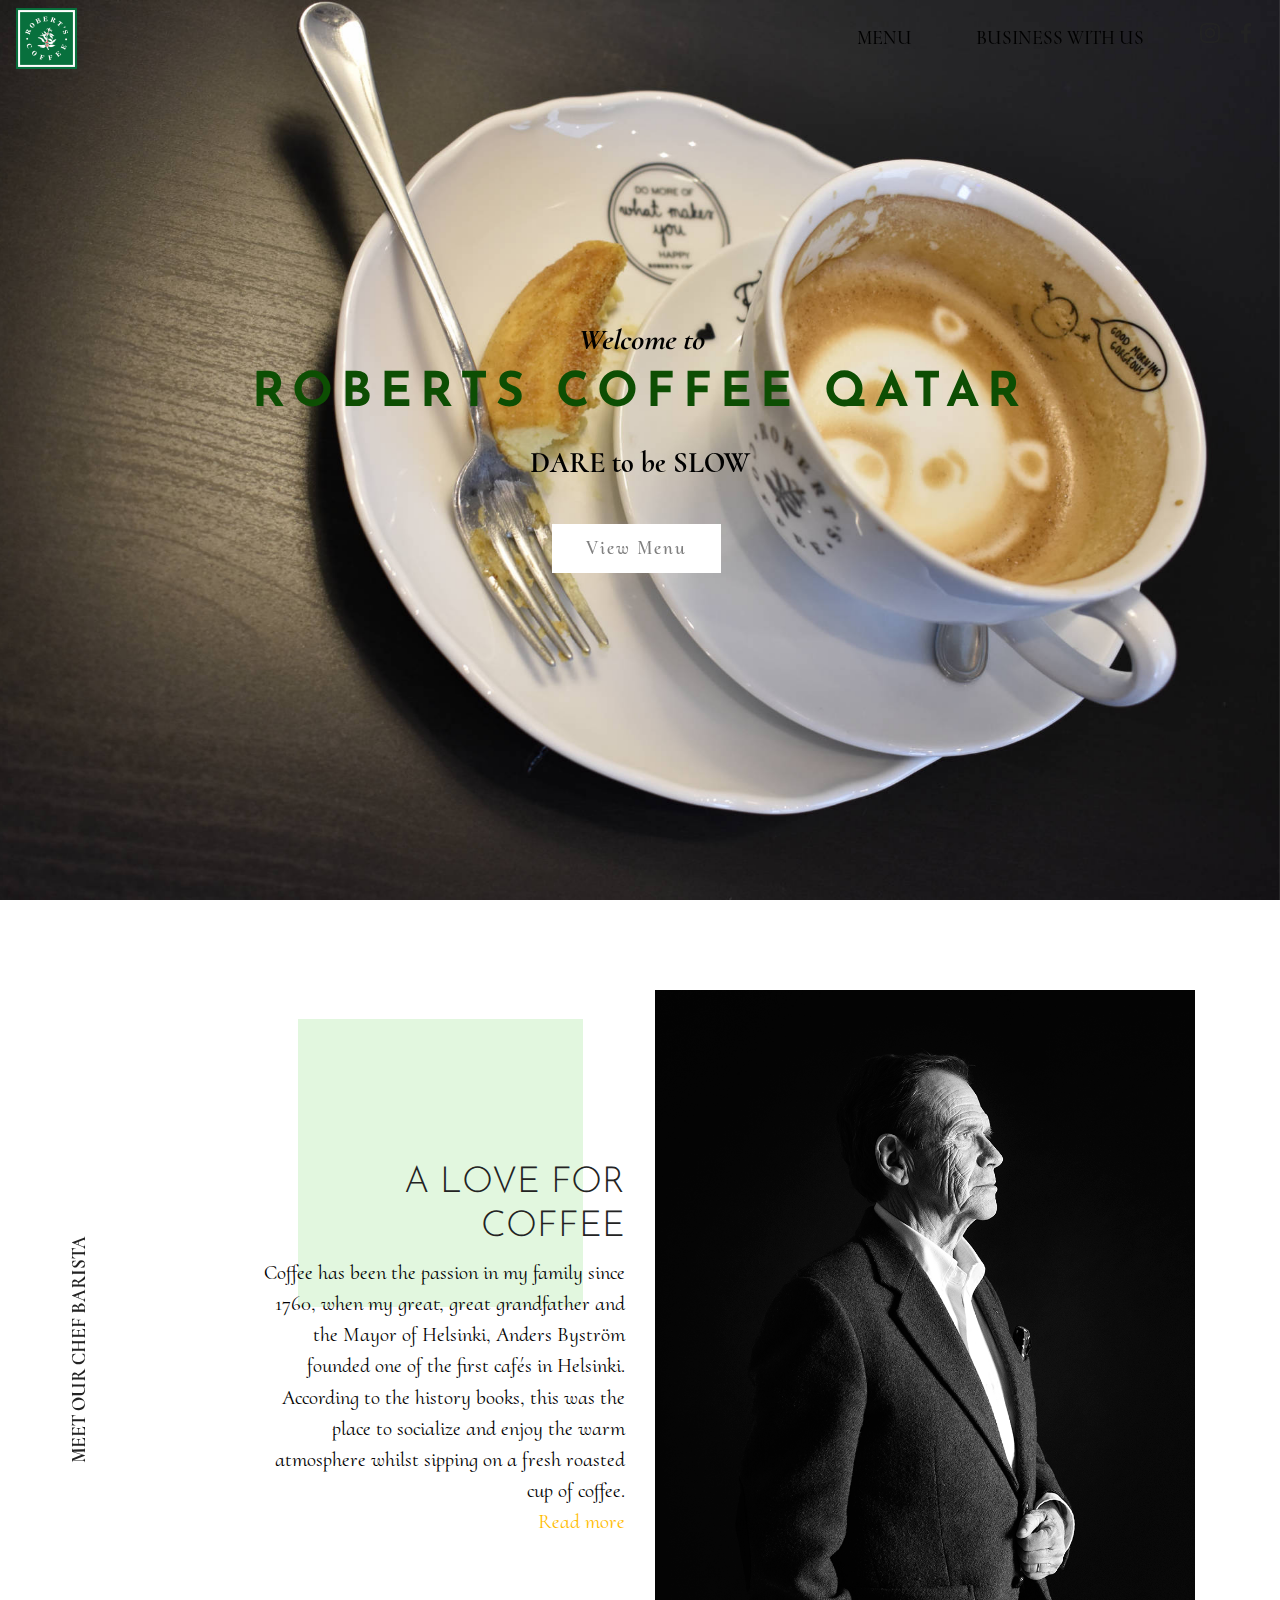
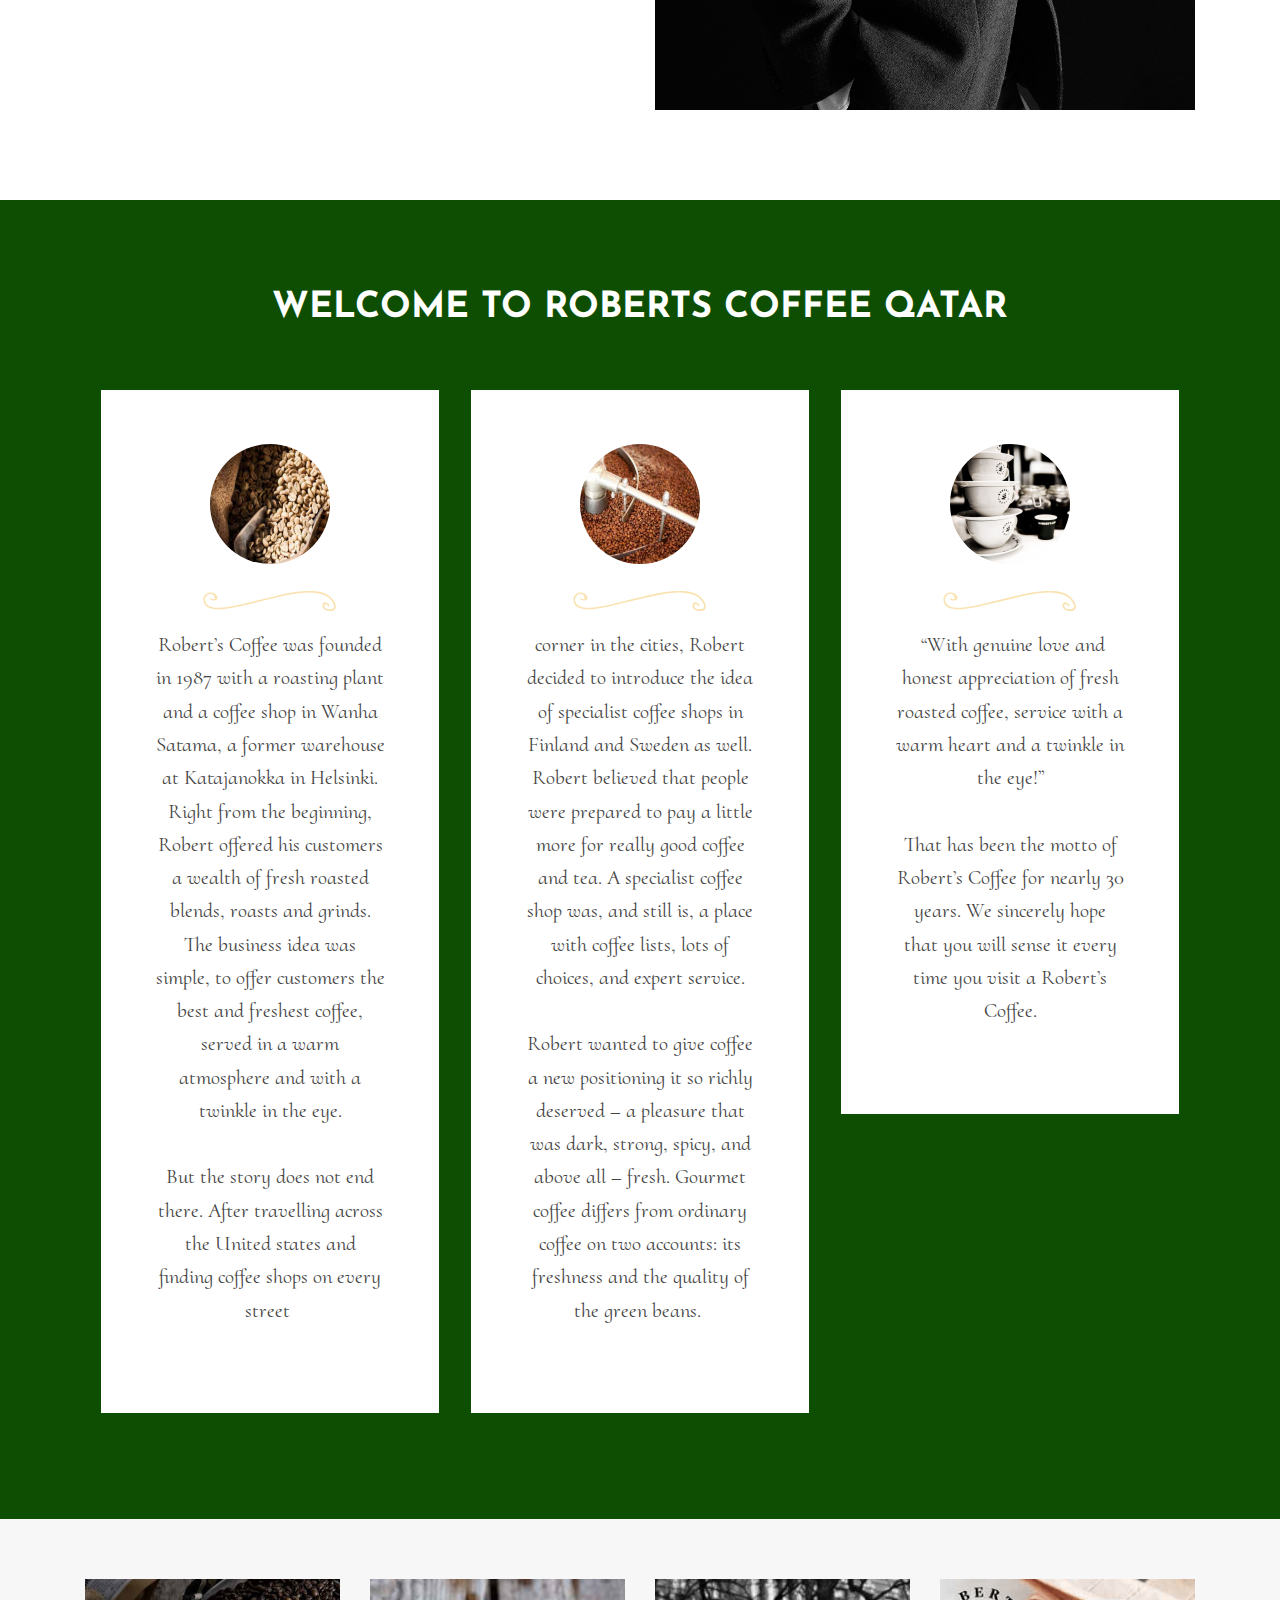
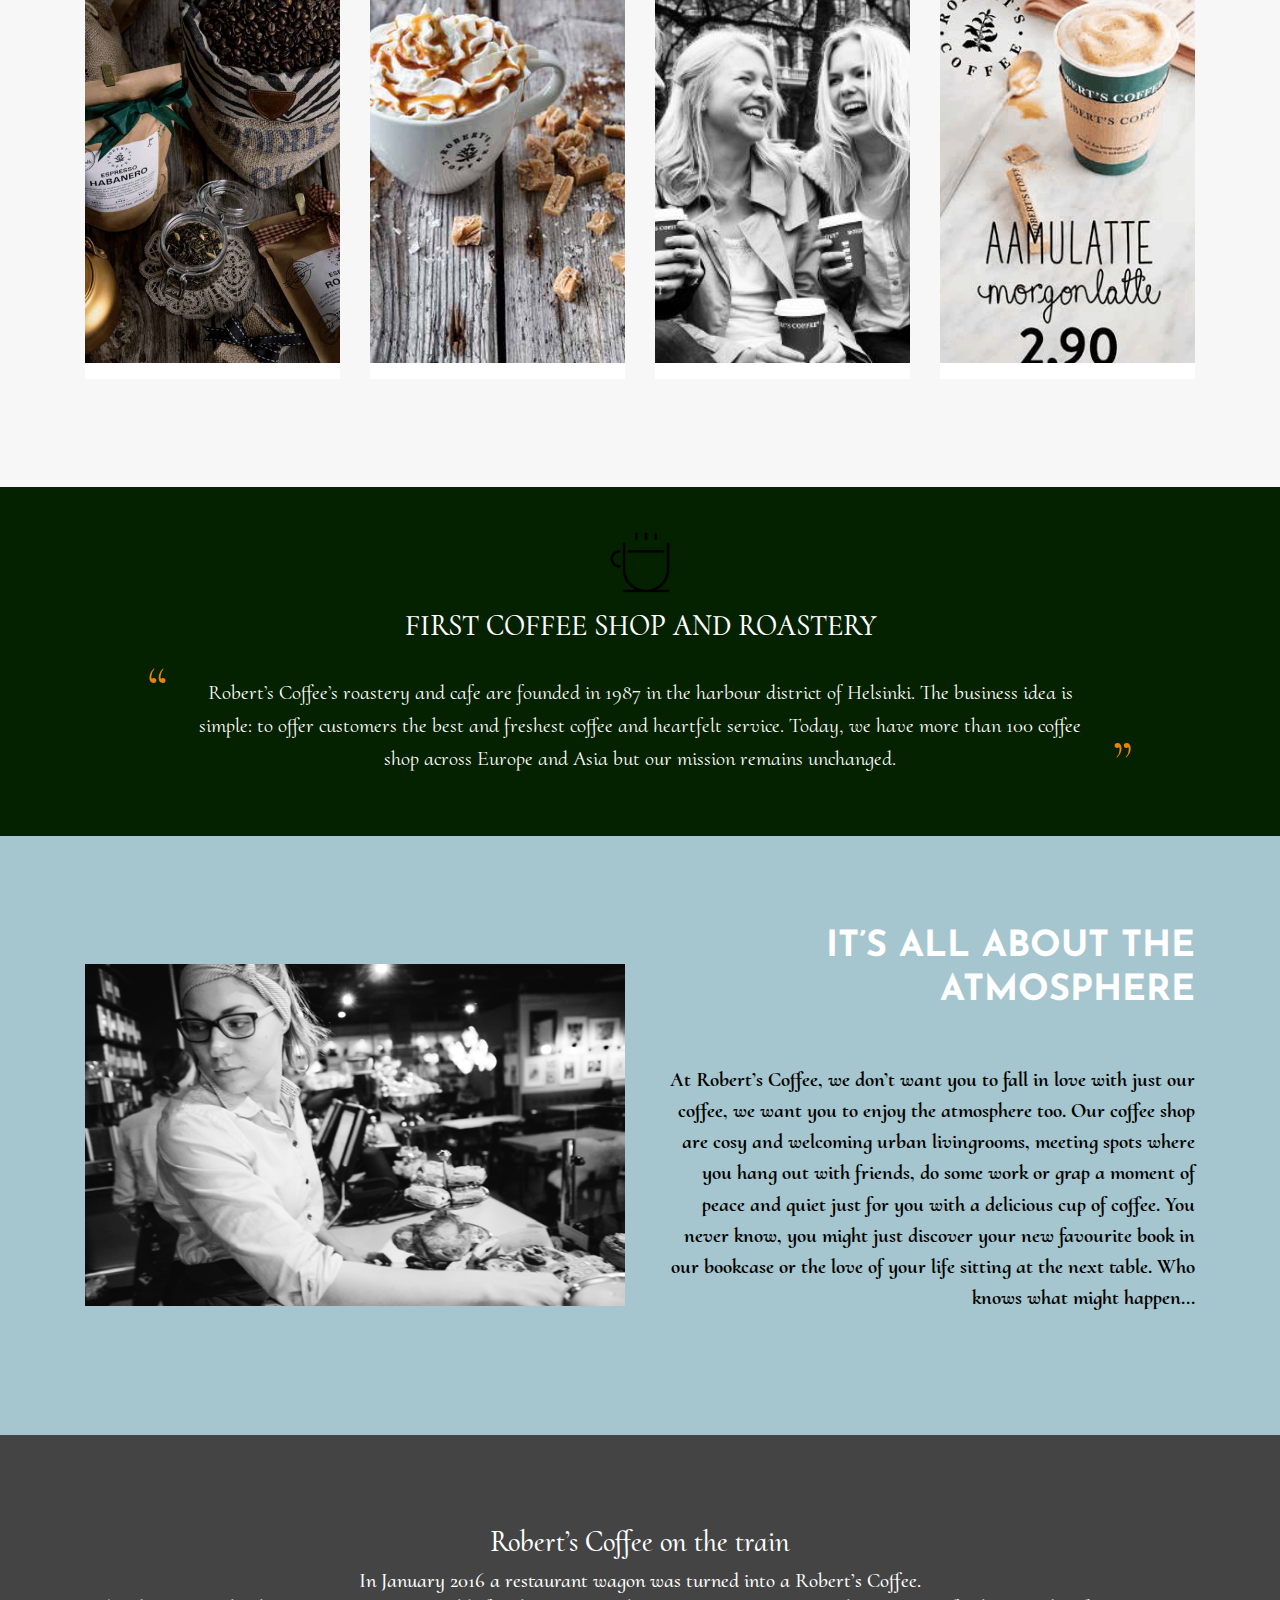
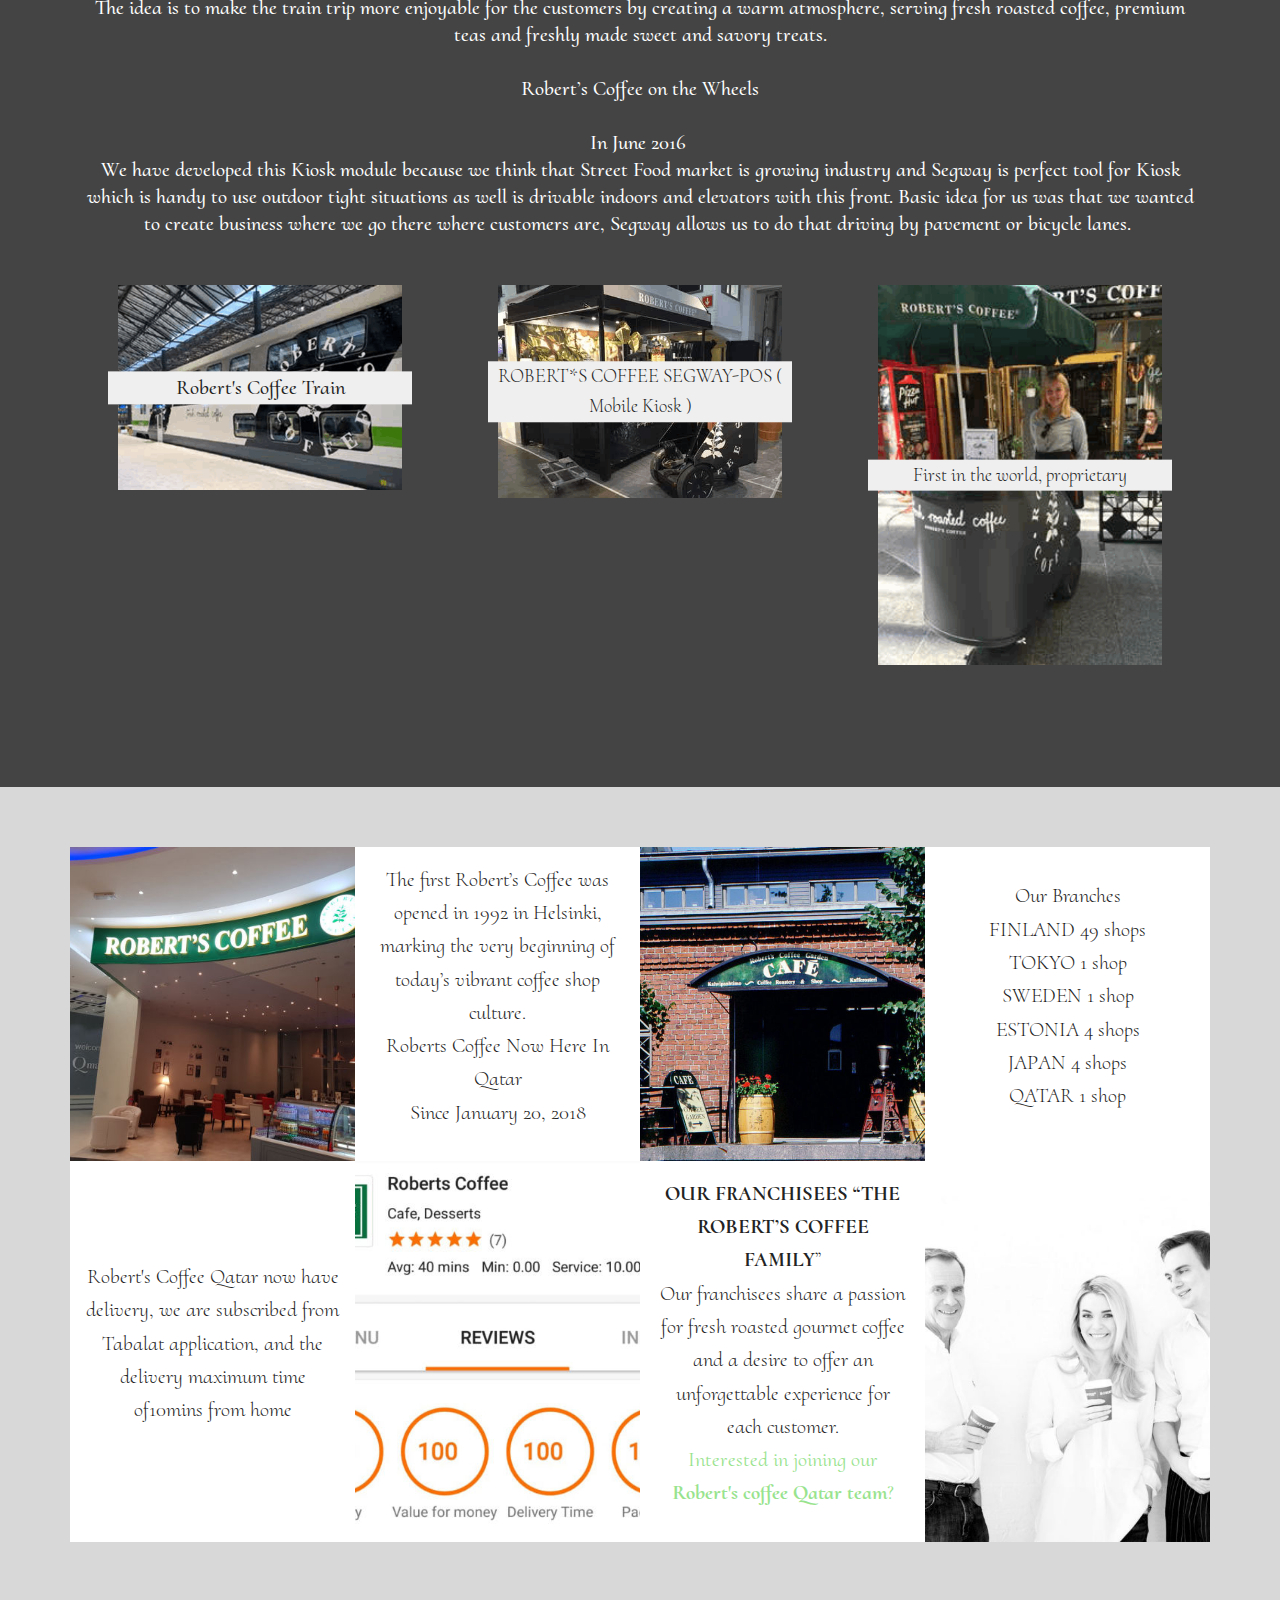
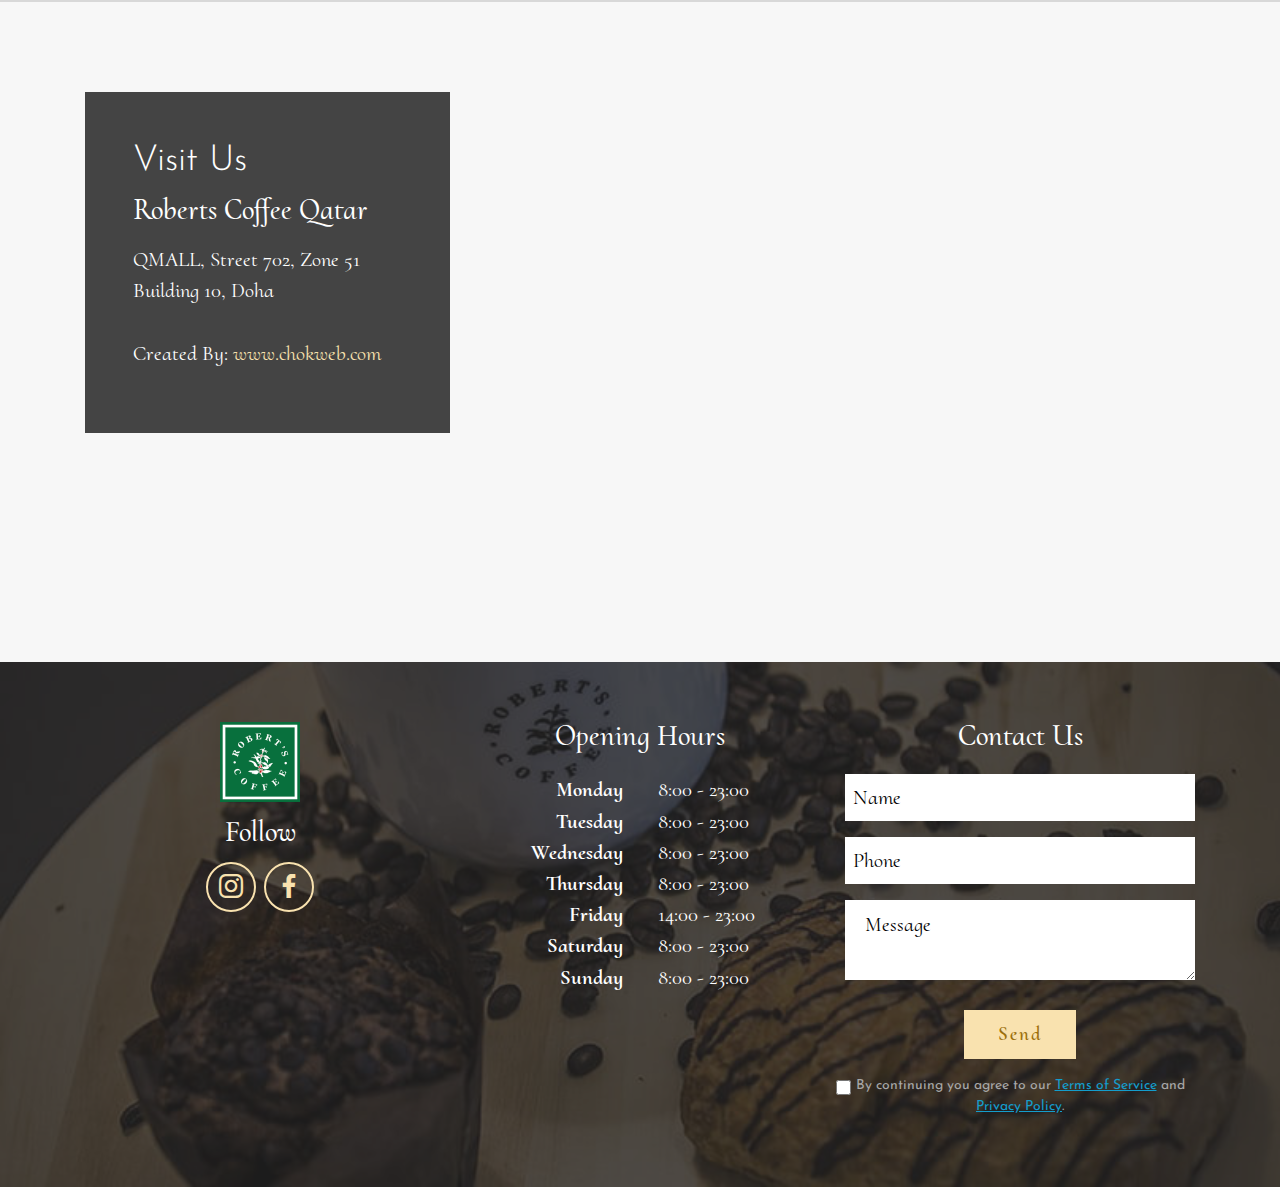
==== business.html @ 0b856ea5 "create github pages" ====
<!DOCTYPE html>
<html  >
<head>
  
  <meta charset="UTF-8">
  <meta http-equiv="X-UA-Compatible" content="IE=edge">
  
  <meta name="viewport" content="width=device-width, initial-scale=1, minimum-scale=1">
  <link rel="shortcut icon" href="assets/images/roberts-coffee-logo-128x128.png" type="image/x-icon">
  <meta name="description" content="Freshly roasted, gourmet coffee at Roberts Coffee Qatar.">
  
  <title>Business with us</title>
  <link rel="stylesheet" href="assets/web/assets/mobirise-icons/mobirise-icons.css">
  <link rel="stylesheet" href="assets/tether/tether.min.css">
  <link rel="stylesheet" href="assets/soundcloud-plugin/style.css">
  <link rel="stylesheet" href="assets/bootstrap/css/bootstrap.min.css">
  <link rel="stylesheet" href="assets/bootstrap/css/bootstrap-grid.min.css">
  <link rel="stylesheet" href="assets/bootstrap/css/bootstrap-reboot.min.css">
  <link rel="stylesheet" href="assets/gdpr-plugin/gdpr-styles.css">
  <link rel="stylesheet" href="assets/dropdown/css/style.css">
  <link rel="stylesheet" href="assets/socicon/css/styles.css">
  <link rel="stylesheet" href="assets/theme/css/style.css">
  <link rel="stylesheet" href="assets/formoid/recaptcha.css">
  <link rel="stylesheet" href="assets/mobirise/css/mbr-additional.css" type="text/css">
  
  
  
<meta name="keywords" content="chokweb, cheap webdesigner chok, web designer qatar, cheap website in qatar, qatar webdesigner, qatar digital marketing, SEO, chokbarista, roberts coffee qatar, roberts coffee menu, coffee shop near me, best coffee in town, best spanish latte, spanish latte, coffee shop business">
 <meta name="author" content="chok rivera">
<meta name="theme-color" content="#F9E2AF">
<link rel="manifest" href="manifest.json">
<script src="sw-connect.js"></script></head>
<body>
  <section class="menu cid-rBH51QtMos" once="menu" id="menu1-v">

    
    

    <nav class="navbar navbar-dropdown navbar-fixed-top navbar-expand-lg">
        <div class="navbar-brand">
            <span class="navbar-logo">
                <a href="#">
                    <img src="assets/images/roberts-coffee-logo-122x122.png" alt="" title="" style="height: 3.8rem;">
                </a>
            </span>
            
        </div>
        <button class="navbar-toggler" type="button" data-toggle="collapse" data-target="#navbarSupportedContent" aria-controls="navbarNavAltMarkup" aria-expanded="false" aria-label="Toggle navigation">
            <div class="hamburger">
                <span></span>
                <span></span>
                <span></span>
                <span></span>
            </div>
        </button>
      <div class="collapse navbar-collapse" id="navbarSupportedContent">
            <ul class="navbar-nav nav-dropdown nav-right" data-app-modern-menu="true"><li class="nav-item">
                    <a class="nav-link link text-black display-4" href="index.html">MENU</a>
                </li>
                <li class="nav-item">
                    <a class="nav-link link text-black display-4" href="business.html">BUSINESS WITH US</a>
                </li></ul>
            <div class="icons-menu">
              <a href="https://www.instagram.com/robertscoffeeqatar/" target="_blank">
                <span class="p-2 mbr-iconfont socicon-instagram socicon"></span>
              </a>
              <a href="https://www.facebook.com/robertscoffeeqatar/" target="_blank">
                <span class="p-2 mbr-iconfont socicon-facebook socicon"></span>
              </a>
              
              
              
              
            </div>
            
      </div>
    </nav>
</section>

<section class="header2 cid-rBASJoTHOQ mbr-fullscreen mbr-parallax-background" id="header2-h">

    

    

    <div class="container">
        <div class="row justify-content-center">
            <div class="media-container-column mbr-black col-md-10">
                <h2 class="mbr-section-subtitle align-center mbr-fonts-style display-5">
                    <em><strong>Welcome to</strong></em>    
                </h2>
                <h1 class="mbr-section-title align-center pb-2 mbr-fonts-style mbr-bold display-1">
                    ROBERTS COFFEE QATAR</h1>
                
                <p class="mbr-text align-center pb-3 mbr-fonts-style display-5"><strong>
                    DARE to be SLOW</strong></p>
                <div class="mbr-section-btn align-center"><a class="btn btn-md btn-white display-4" href="robertscoffeeqatar.html">View Menu</a></div>
            </div>
        </div>
    </div>
    
</section>

<section class="features1 cid-rBAK1JBHYC" id="features1-g">

    

    

    <div class="container">
        <div class="row justify-content-center align-items-center">
            <div class="box"></div>
            <div class="col-sm-12 text-block col-md-6">
                <div class="text-box mbr-fonts-style align-center mbr-bold display-4">
                     MEET OUR CHEF BARISTA</div>
                <h3 class="mbr-section-title mbr-fonts-style align-right display-2">A LOVE FOR COFFEE</h3>
                <div class="mbr-section-text mbr-fonts-style align-right display-7">Coffee has been the passion in my family since 1760, when my great, great grandfather and the Mayor of Helsinki, Anders Byström  founded one of the first cafés in Helsinki.  According to the history books, this was the place to socialize and enjoy the warm atmosphere whilst sipping on a fresh roasted cup of coffee.<br>
                    <a href="https://robertscoffee.com/en/story/" class="text-secondary" target="_blank">Read more</a>
                </div>
            </div>
            <div class="col-sm-12 col-md-6 img-block align-center">
                <div class="mbr-figure">
                    <img src="assets/images/roberts1-1000x1333.png" alt="" title="">
                </div>
            </div>
        </div>
    </div>
</section>

<section class="testimonials2 cid-rBBfndmIzY" id="testimonials2-j">

    

    
    <div class="container">
        <div class="media-container-row">
            <div class="title col-12 align-center">
                <h2 class="pb-3 mbr-fonts-style display-2"><strong>
                    WELCOME TO ROBERTS COFFEE QATAR</strong></h2>
                
            </div>
        </div>
    </div>

    <div class="container pt-3 mt-2">
        <div class="media-container-row">
            <div class="mbr-testimonial p-3 align-center col-12 col-md-6 col-lg-4">
                <div class="panel-item p-3">
                    <div class="card-block">
                        <div class="testimonial-photo">
                            <img src="assets/images/roberts-coffee-company-profile-3-240x198.jpg" alt="" title="">
                        </div>
                        <div class="py-3 ornament align-center">
                            <svg xmlns="http://www.w3.org/2000/svg" viewBox="0 0 133 20" height="20" width="150" fill="#f9e2af">
                                <g><path d="M127.18,6.19C121-.05,109.94-.24,101.84.1,90.84.56,80,3.3,69.32,5.77c-8,1.86-16,3.63-24,5.72-9.21,2.41-18.6,4.72-28.14,5.19-4.1.2-8.48,0-12.16-2a6.6,6.6,0,0,1-2.7-9A5.46,5.46,0,0,1,7.07,2.77c4-.22,6.73,8.39-.08,4.58a.49.49,0,0,0-.49.84c4.88,3,10.8,0,5.4-4.91C7.6-.63.4,2.06,0,8-1,24,28.25,17,36.29,15.24,53.74,11.37,70.9,6.44,88.53,3.33c11.1-2,24.75-3.54,35.06,2.19a16,16,0,0,1,6.86,8.85c1.29,4.31-4.35,4.2-7,3.52-4.84-1.26-2.42-8,1.22-3,.61.83,2,0,1.4-.82-2.15-2.93-6.71-4.9-7.12.35s8.36,7.24,11.72,4.47C135,15.32,129.91,9,127.18,6.19Z"></path></g>
                            </svg>
                        </div>
                        <p class="mbr-text mbr-fonts-style display-7">Robert’s Coffee was founded in 1987 with a roasting plant and a coffee shop in Wanha Satama, a former warehouse at Katajanokka in Helsinki. Right from the beginning, Robert offered his customers a wealth of fresh roasted blends, roasts and grinds. The business idea was simple, to offer customers the best and freshest coffee, served in a warm atmosphere and with a twinkle in the eye.
<br> 
<br>But the story does not end there.  After travelling across the United states and finding coffee shops on every street&nbsp;</p>
                    </div>
                    <div class="card-footer">
                        <div class="mbr-author-name mbr-bold mbr-fonts-style display-7"></div>
                        
                    </div>
                </div>
            </div>

            <div class="mbr-testimonial p-3 align-center col-12 col-md-6 col-lg-4">
                <div class="panel-item p-3">
                    <div class="card-block">
                        <div class="testimonial-photo">
                            <img src="assets/images/roberts-coffee-company-profile-1-240x194.jpg" alt="" title="">
                        </div>
                        <div class="py-3 ornament align-center">
                            <svg xmlns="http://www.w3.org/2000/svg" viewBox="0 0 133 20" height="20" width="150" fill="#f9e2af">
                                <g><path d="M127.18,6.19C121-.05,109.94-.24,101.84.1,90.84.56,80,3.3,69.32,5.77c-8,1.86-16,3.63-24,5.72-9.21,2.41-18.6,4.72-28.14,5.19-4.1.2-8.48,0-12.16-2a6.6,6.6,0,0,1-2.7-9A5.46,5.46,0,0,1,7.07,2.77c4-.22,6.73,8.39-.08,4.58a.49.49,0,0,0-.49.84c4.88,3,10.8,0,5.4-4.91C7.6-.63.4,2.06,0,8-1,24,28.25,17,36.29,15.24,53.74,11.37,70.9,6.44,88.53,3.33c11.1-2,24.75-3.54,35.06,2.19a16,16,0,0,1,6.86,8.85c1.29,4.31-4.35,4.2-7,3.52-4.84-1.26-2.42-8,1.22-3,.61.83,2,0,1.4-.82-2.15-2.93-6.71-4.9-7.12.35s8.36,7.24,11.72,4.47C135,15.32,129.91,9,127.18,6.19Z"></path></g>
                            </svg>
                        </div>
                        <p class="mbr-text mbr-fonts-style display-7">corner in the cities, Robert decided to introduce the idea of specialist coffee shops in Finland and Sweden as well. Robert believed that people were prepared to pay a little more for really good coffee and tea. A specialist coffee shop was, and still is, a place with coffee lists, lots of choices, and expert service.
<br> 
<br>Robert wanted to give coffee a new positioning it so richly deserved – a pleasure that was dark, strong, spicy, and above all – fresh. Gourmet coffee differs from ordinary coffee on two accounts: its freshness and the quality of the green beans.&nbsp;<br></p>
                    </div>
                    <div class="card-footer">
                        <div class="mbr-author-name mbr-bold mbr-fonts-style display-7"></div>
                        
                    </div>
                </div>
            </div>

            <div class="mbr-testimonial p-3 align-center col-12 col-md-6 col-lg-4">
                <div class="panel-item p-3">
                    <div class="card-block">
                        <div class="testimonial-photo">
                            <img src="assets/images/35532897-416873688813102-2442981027212165120-n-240x240.jpg" alt="" title="">
                        </div>
                        <div class="py-3 ornament align-center">
                            <svg xmlns="http://www.w3.org/2000/svg" viewBox="0 0 133 20" height="20" width="150" fill="#f9e2af">
                                <g><path d="M127.18,6.19C121-.05,109.94-.24,101.84.1,90.84.56,80,3.3,69.32,5.77c-8,1.86-16,3.63-24,5.72-9.21,2.41-18.6,4.72-28.14,5.19-4.1.2-8.48,0-12.16-2a6.6,6.6,0,0,1-2.7-9A5.46,5.46,0,0,1,7.07,2.77c4-.22,6.73,8.39-.08,4.58a.49.49,0,0,0-.49.84c4.88,3,10.8,0,5.4-4.91C7.6-.63.4,2.06,0,8-1,24,28.25,17,36.29,15.24,53.74,11.37,70.9,6.44,88.53,3.33c11.1-2,24.75-3.54,35.06,2.19a16,16,0,0,1,6.86,8.85c1.29,4.31-4.35,4.2-7,3.52-4.84-1.26-2.42-8,1.22-3,.61.83,2,0,1.4-.82-2.15-2.93-6.71-4.9-7.12.35s8.36,7.24,11.72,4.47C135,15.32,129.91,9,127.18,6.19Z"></path></g>
                            </svg>
                        </div>
                        <p class="mbr-text mbr-fonts-style display-7">&nbsp;“With genuine love and honest appreciation of fresh roasted coffee, service with a warm heart and a twinkle in the eye!”
<br> 
<br>That has been the motto of Robert’s Coffee for nearly 30 years. We sincerely hope that you will sense it every time you visit a Robert’s Coffee.</p>
                    </div>
                    <div class="card-footer">
                        <div class="mbr-author-name mbr-bold mbr-fonts-style display-7"></div>
                        
                    </div>
                </div>
            </div>

            

            

            
        </div>
    </div>   
</section>

<section class="team1 cid-rBBpjldviT mbr-parallax-background" id="team1-o">

    

    <div class="mbr-overlay" style="opacity: 0.5; background-color: rgb(255, 255, 255);">
    </div>
    <div class="container">
        
        <div class="row justify-content-center">
            <div class="col-sm-6 card-wrap col-lg-3">
                <div class="image-wrap">
                    <img src="assets/images/1-510x681.jpg" alt="" title="">
                </div>
                <div class="card-bottom pb-3">
                    
                    
                    
                    
                </div>
            </div>
            <div class="col-sm-6 card-wrap col-lg-3">
                <div class="image-wrap">
                    <img src="assets/images/2-1-376x433.jpg" alt="" title="">
                </div>
                <div class="card-bottom pb-3">
                    
                    
                    
                    
                </div>
            </div>
            <div class="col-sm-6 card-wrap col-lg-3">
                <div class="image-wrap">
                    <img src="assets/images/3-271x324.png" alt="" title="">
                </div>
                <div class="card-bottom pb-3">
                    
                    
                    
                    
                </div>
            </div>
            <div class="col-sm-6 card-wrap col-lg-3">
                <div class="image-wrap">
                    <img src="assets/images/4-337x433.png" alt="" title="">
                </div>
                <div class="card-bottom pb-3">
                    
                    
                    
                    
                </div>
            </div>
            
            
        </div>
    </div>
</section>

<section class="mbr-section content2 cid-rBBkYmuuZk" id="content2-n">

    

    <div class="container">
        <div class="row justify-content-center">
            <div class="col-md-10 col-sm-12 text-section">
                <div class="logo align-center pb-3">
                    <a href="#">
                        <img src="assets/images/logo.png" alt="" style="height: 3.8rem;">
                    </a>
                </div>
                <h3 class="mbr-section-title mbr-fonts-style align-center pb-4 display-5">
                   FIRST COFFEE SHOP AND ROASTERY
                </h3>
                <p class="mbr-fonts-style mbr-text align-center display-7">
                    
Robert’s Coffee’s roastery and cafe are founded in 1987 in the harbour district of Helsinki. The business idea is simple: to offer customers the best and freshest coffee and heartfelt service.
Today, we have more than 100 coffee shop across Europe and Asia but our mission remains unchanged.
                </p>
            </div>
        </div>
    </div>
</section>

<section class="features6 cid-rBBqGTNkyZ mbr-parallax-background" id="features6-p">

    

    <div class="mbr-overlay" style="opacity: 0.4; background-color: rgb(55, 137, 160);">
    </div>

    <div class="container">
        <div class="row justify-content-center align-items-center">
            
            <div class="col-sm-12 text-block col-md-6">
                
                <h3 class="mbr-white mbr-section-title mbr-fonts-style align-right display-2"><strong>IT’S ALL ABOUT THE ATMOSPHERE
</strong><div><br></div></h3>
                <div class="mbr-white mbr-section-text mbr-fonts-style align-right display-7"><strong>At Robert’s Coffee, we don’t want you to fall in love with just our coffee, we want you to enjoy the atmosphere too. Our coffee shop are cosy and welcoming urban livingrooms, meeting spots where you hang out with friends, do some work or grap a moment of peace and quiet just for you with a delicious cup of coffee. You never know, you might just discover your new favourite book in our bookcase or the love of your life sitting at the next table. Who knows what might happen...<br><br></strong></div>
            </div>
            <div class="col-sm-12 col-md-6 img-block align-center">
                <div class="mbr-figure">
                    <img src="assets/images/5-652x413.png" alt="" title="">
                </div>
            </div>
        </div>
    </div>
</section>

<section class="features2 cid-rBBwSdGLYy" id="features2-t">

    

    
    <div class="container">
        <h2 class="mbr-fonts-style mbr-section-title align-center display-5">Robert’s Coffee on the train</h2>
        <h3 class="mbr-fonts-style mbr-section-subtitle align-center display-7">In January 2016  a restaurant wagon was turned  into a Robert’s Coffee.
<div>The idea is  to make the train trip more enjoyable for the customers by creating a warm atmosphere, serving fresh roasted coffee, premium teas and freshly made sweet and savory treats.</div><br><div>Robert’s Coffee on the Wheels</div><br><div>
</div><div>In June 2016&nbsp; 
</div><div>We have developed this Kiosk module because we think that Street Food market is growing industry and Segway is perfect tool for Kiosk which is handy to use outdoor tight situations as well is drivable indoors and elevators with this front. Basic idea for us was that we wanted to create business where we go there where customers are, Segway allows us to do that driving by pavement or bicycle lanes.&nbsp;</div></h3>
        <div class="row justify-content-center food-content mt-5">
            <div class="col-sm-12 col-lg-4 content-section">
                <div class="image-wrap text-center">
                    <img src="assets/images/train-1-568x320.png" alt="" title="">
                    <div class="content-block">
                        <h4 class="mbr-fonts-style mbr-text align-center display-7">
                            Robert's Coffee Train</h4>
                    </div>
                </div>
            </div>
            <div class="col-sm-12 col-lg-4 content-section">
                <div class="image-wrap text-center">
                    <img src="assets/images/roberts-coffee-company-profile-28-445x333.png" alt="" title="">
                    <div class="content-block">
                        <h4 class="mbr-fonts-style mbr-text align-center display-4">ROBERT*S COFFEE SEGWAY-POS ( Mobile Kiosk )
</h4>
                    </div>
                </div>
            </div>
            <div class="col-sm-12 col-lg-4 content-section">
                <div class="image-wrap text-center">
                    <img src="assets/images/roberts-coffee-company-profile-29-259x346.png" alt="" title="">
                    <div class="content-block">
                        <h4 class="mbr-fonts-style mbr-text align-center display-4">First in the world, proprietary</h4>
                    </div>
                </div>
            </div>
        </div>
    </div>
</section>

<section class="features3 cid-rBGomHp4fV mbr-parallax-background" id="features3-u">

    

    <div class="mbr-overlay" style="opacity: 0.5; background-color: rgb(193, 193, 193);">
    </div>
    <div class="container">
        <div class="row main align-items-center">
            <div class="col-md-6 col-lg-3 image-element align-self-stretch">
                <div class="img-wrap">
                    <img src="assets/images/5-570x428.jpg" alt="" title="">
                </div>
            </div>
            <div class="col-md-6 col-lg-3 text-element">
                <div class="text-content">
                    
                    <p class="mbr-text mbr-light mbr-fonts-style align-center display-7">
                        The first Robert’s Coffee was opened in 1992 in Helsinki, marking the very beginning of today’s vibrant coffee shop culture.<br>Roberts Coffee Now Here In Qatar<br>Since January 20, 2018</p>
                    
                </div>
            </div>
            <div class="col-md-6 col-lg-3 image-element align-self-stretch">
                <div class="img-wrap">
                    <img src="assets/images/wanha-570x570.jpg" alt="" title="">
                </div>
            </div>
            <div class="col-md-6 col-lg-3 text-element">
                <div class="text-content">
                    
                    <p class="mbr-text mbr-light mbr-fonts-style align-center display-7">
                        Our Branches<br>FINLAND 49 shops<br>TOKYO 1 shop<br>SWEDEN 1 shop<br>ESTONIA 4 shops<br>JAPAN 4 shops<br>QATAR 1 shop</p>
                    
                </div>
            </div>
        </div>
        <div class="row main-reverse align-items-center">
            <div class="col-md-6 col-lg-3 image-element align-self-stretch">
                <div class="img-wrap">
                    <img src="assets/images/family-570x570.jpg" alt="" title="">
                </div>
            </div>
            <div class="col-md-6 col-lg-3 text-element">
                <div class="text-content">
                    
                    <p class="mbr-text mbr-light mbr-fonts-style align-center display-7"><strong>
                        OUR FRANCHISEES “THE ROBERT’S COFFEE FAMILY</strong>”<br>Our franchisees share a passion for fresh roasted gourmet coffee and a desire to offer an unforgettable experience for each customer.<br><em><a href="business.html#footer4-f" class="text-success">Interested in joining our <strong>Robert's coffee Qatar team</strong>?</a> </em>
                    </p>
                    
                </div>
            </div>
            <div class="col-md-6 col-lg-3 image-element align-self-stretch">
                <div class="img-wrap">
                    <img src="assets/images/tabat-570x504.jpg" alt="" title="">
                </div>
            </div>
            <div class="col-md-6 col-lg-3 text-element">
                <div class="text-content">
                    
                    <p class="mbr-text mbr-light mbr-fonts-style align-center display-7">
                        Robert's Coffee Qatar now have delivery, we are subscribed from Tabalat application, and the delivery maximum time of10mins from home</p>
                    
                </div>
            </div>
        </div>
        
        
    </div>
</section>

<section class="info2 cid-rBAIkaZKwe mbr-parallax-background" id="info2-e">

    

    <div class="mbr-overlay" style="opacity: 0.5; background-color: rgb(255, 255, 255);">
    </div>
    <div class="container">
        <div class="row">
            <div class="col-sm-12 col-lg-4 col-md-6 text-block">            
                <div class="content-panel">
                    <h2 class="mbr-section-title mbr-fonts-style align-left mbr-white display-2">
                        Visit Us
                    </h2>
                    <h3 class="mbr-section-subtitle mbr-fonts-style align-left mbr-white pb-2 display-5">
                        Roberts Coffee Qatar</h3>
                    <p class="adress-block mbr-fonts-style align-left mbr-white display-7">QMALL, Street 702, Zone 51 Building 10, Doha<br><br>Created By: <a href="http://chokweb.com" target="_blank">www.chokweb.com</a></p>
                </div>
            </div>
            <div class="col-sm-12 col-lg-8 col-md-6">
                <div class="google-map"><iframe frameborder="0" style="border:0" src="https://www.google.com/maps/embed/v1/place?key=AIzaSyCy9r70T3NYf3PhvVflTo0_zdif2_IoIYs&amp;q=place_id:ChIJFdBNJi7dRT4RN2FwiA5e6Xo" allowfullscreen=""></iframe></div>
            </div>
        </div>
   </div>
</section>

<section class="cid-rBAIkcP2d2" id="footer4-f">

    

    <div class="mbr-overlay" style="background-color: rgb(35, 35, 35); opacity: 0.8;"></div>

    <div class="container">
        <div class="row content justify-content-center align-items-start mbr-white">
            <div class="col-12 col-md-6 col-lg-4 pb-3">
                <div class="logo pb-3 align-center">
                    <a href="robertscoffeeqatar.html">
                        <img src="assets/images/roberts-coffee-logo-160x160.png" alt="" title="" style="height: 5rem;">
                    </a>
                </div>
                <div class="social-list pb-3 align-center">
                    <h3 class="follow-title mbr-fonts-style pb-2 align-center display-5">
                        Follow
                    </h3>
                    <div class="soc-item">
                        <a href="https://twitter.com/mobirise" target="_blank">
                            <span class="mbr-iconfont mbr-iconfont-social socicon-instagram socicon"></span>
                        </a>
                    </div>
                    <div class="soc-item">
                        <a href="https://www.facebook.com/pages/Mobirise/1616226671953247" target="_blank">
                            <span class="socicon-facebook socicon mbr-iconfont mbr-iconfont-social"></span>
                        </a>
                    </div>
                    
                    
                    
                    
                </div>
                <div class="address">
                    <h3 class="address-title mbr-fonts-style pb-2 align-center display-5"></h3>
                    <p class="address-block mbr-fonts-style pb-3 align-center display-7"></p>
                </div>
                
            </div>
            <div class="col-sm-12 col-md-6 col-lg-5 col-xl-4 opening-hours pb-3 align-center">
                <h3 class="opening-hours-title pb-3 mbr-fonts-style align-center display-5">
                    Opening Hours
                </h3>
                <div class="col-5 days-column mbr-fonts-style mbr-bold align-right display-7">
                    <span>Monday</span>
                    <span>Tuesday</span>
                    <span>Wednesday</span>
                    <span>Thursday</span>
                    <span>Friday</span>
                    <span>Saturday</span>
                    <span>Sunday</span>
                </div>
                <div class="col-5 hours-column mbr-fonts-style align-left display-7">
                    <span>8:00 - 23:00</span>
                    <span>8:00 - 23:00</span>
                    <span>8:00 - 23:00</span>
                    <span>8:00 - 23:00</span>
                    <span>14:00 - 23:00</span>
                    <span>8:00 - 23:00</span>
                    <span>8:00 - 23:00</span>
                </div>
            </div>
            <div class="form-1 col-sm-12 col-md-5 col-xl-4 col-lg-3">
                <h3 class="form-title pb-3 mbr-fonts-style align-center display-5">
                    Contact Us
                </h3>
                <div data-form-type="formoid">
                    <!---Formbuilder Form--->
                    <form action="https://mobirise.com/" method="POST" class="mbr-form form-with-styler" data-form-title="My Mobirise Form"><input type="hidden" name="email" data-form-email="true" value="PZkKu1i8Zob8PL759yNlnF0Vlf/VaPAGYtAMLtWbOYX+6HpiAhuTMYmkgryu7bXuQFg/uxxbYHzcG1L4hrWgObSHUAXC/0gHgKF8Cwyjc6iTb4UHYWplYNhkNdBGmFUF.UnP3ZSZZ3FESNGni9Gqd64KcV1QgwgssMRozcKFl/oHetxADAnkA8C0YMM09pEDh5mFRNVMzu4zzZOaNzXxr0gq/N9tgcPKp8EpAFXXJumAPCXDRTUWDzUZthr+rAdTw">
                        <div class="row">
                            <div hidden="hidden" data-form-alert="" class="alert alert-success col-12">Thanks for filling out the form!</div>
                            <div hidden="hidden" data-form-alert-danger="" class="alert alert-danger col-12"></div>
                        </div>
                        <div class="dragArea row">
                            <div class="col-md-12  form-group " data-for="name">
                                <input type="text" name="name" placeholder="Name" data-form-field="Name" required="required" class="form-control display-7" id="name-footer4-f">
                            </div>
                            
                            <div data-for="phone" class="col-md-12  form-group ">
                                <input type="text" name="phone" placeholder="Phone" data-form-field="Phone" class="form-control display-7" id="phone-footer4-f">
                            </div>
                            <div data-for="message" class="col-md-12  form-group pb-2">
                                <textarea name="message" placeholder="Message" data-form-field="Message" class="form-control display-7" id="message-footer4-f"></textarea>
                            </div>
                            <div class="col-md-12  input-group-btn align-center">
                                <button type="submit" class="btn btn-form btn-primary display-4">Send</button>
                            </div>
                        </div>
                    <span class="gdpr-block">
<label>
<span class="textGDPR" style="color: #a7a7a7"><input type="checkbox" name="gdpr" id="gdpr-footer4-f" required="">By continuing you agree to our <a style="color: #149dcc; text-decoration: underline;" href="terms.html">Terms of Service</a> and <a style="color: #149dcc; text-decoration: underline;" href="policy.html">Privacy Policy</a>.</span>
</label>
</span></form><!---Formbuilder Form--->
                </div>
            </div>
        </div>
    </div>
</section>


  <script src="assets/web/assets/jquery/jquery.min.js"></script>
  <script src="assets/popper/popper.min.js"></script>
  <script src="assets/tether/tether.min.js"></script>
  <script src="assets/bootstrap/js/bootstrap.min.js"></script>
  <script src="assets/smoothscroll/smooth-scroll.js"></script>
  <script src="assets/parallax/jarallax.min.js"></script>
  <script src="assets/dropdown/js/nav-dropdown.js"></script>
  <script src="assets/dropdown/js/navbar-dropdown.js"></script>
  <script src="assets/touch-swipe/jquery.touch-swipe.min.js"></script>
  <script src="assets/theme/js/script.js"></script>
  <script src="assets/formoid/formoid.min.js"></script>
  
  
</body>
</html>
---- assets/web/assets/mobirise-icons/mobirise-icons.css ----
@font-face {
  font-family: 'MobiriseIcons';
  src:  url('mobirise-icons.eot?spat4u');
  src:  url('mobirise-icons.eot?spat4u#iefix') format('embedded-opentype'),
    url('mobirise-icons.ttf?spat4u') format('truetype'),
    url('mobirise-icons.woff?spat4u') format('woff'),
    url('mobirise-icons.svg?spat4u#MobiriseIcons') format('svg');
  font-weight: normal;
  font-style: normal;
}

[class^="mbri-"], [class*=" mbri-"] {
  /* use !important to prevent issues with browser extensions that change fonts */
  font-family: MobiriseIcons !important;
  speak: none;
  font-style: normal;
  font-weight: normal;
  font-variant: normal;
  text-transform: none;
  line-height: 1;

  /* Better Font Rendering =========== */
  -webkit-font-smoothing: antialiased;
  -moz-osx-font-smoothing: grayscale;
}

.mbri-add-submenu:before {
  content: "\e900";
}
.mbri-alert:before {
  content: "\e901";
}
.mbri-align-center:before {
  content: "\e902";
}
.mbri-align-justify:before {
  content: "\e903";
}
.mbri-align-left:before {
  content: "\e904";
}
.mbri-align-right:before {
  content: "\e905";
}
.mbri-android:before {
  content: "\e906";
}
.mbri-apple:before {
  content: "\e907";
}
.mbri-arrow-down:before {
  content: "\e908";
}
.mbri-arrow-next:before {
  content: "\e909";
}
.mbri-arrow-prev:before {
  content: "\e90a";
}
.mbri-arrow-up:before {
  content: "\e90b";
}
.mbri-bold:before {
  content: "\e90c";
}
.mbri-bookmark:before {
  content: "\e90d";
}
.mbri-bootstrap:before {
  content: "\e90e";
}
.mbri-briefcase:before {
  content: "\e90f";
}
.mbri-browse:before {
  content: "\e910";
}
.mbri-bulleted-list:before {
  content: "\e911";
}
.mbri-calendar:before {
  content: "\e912";
}
.mbri-camera:before {
  content: "\e913";
}
.mbri-cart-add:before {
  content: "\e914";
}
.mbri-cart-full:before {
  content: "\e915";
}
.mbri-cash:before {
  content: "\e916";
}
.mbri-change-style:before {
  content: "\e917";
}
.mbri-chat:before {
  content: "\e918";
}
.mbri-clock:before {
  content: "\e919";
}
.mbri-close:before {
  content: "\e91a";
}
.mbri-cloud:before {
  content: "\e91b";
}
.mbri-code:before {
  content: "\e91c";
}
.mbri-contact-form:before {
  content: "\e91d";
}
.mbri-credit-card:before {
  content: "\e91e";
}
.mbri-cursor-click:before {
  content: "\e91f";
}
.mbri-cust-feedback:before {
  content: "\e920";
}
.mbri-database:before {
  content: "\e921";
}
.mbri-delivery:before {
  content: "\e922";
}
.mbri-desktop:before {
  content: "\e923";
}
.mbri-devices:before {
  content: "\e924";
}
.mbri-down:before {
  content: "\e925";
}
.mbri-download:before {
  content: "\e989";
}
.mbri-drag-n-drop:before {
  content: "\e927";
}
.mbri-drag-n-drop2:before {
  content: "\e928";
}
.mbri-edit:before {
  content: "\e929";
}
.mbri-edit2:before {
  content: "\e92a";
}
.mbri-error:before {
  content: "\e92b";
}
.mbri-extension:before {
  content: "\e92c";
}
.mbri-features:before {
  content: "\e92d";
}
.mbri-file:before {
  content: "\e92e";
}
.mbri-flag:before {
  content: "\e92f";
}
.mbri-folder:before {
  content: "\e930";
}
.mbri-gift:before {
  content: "\e931";
}
.mbri-github:before {
  content: "\e932";
}
.mbri-globe:before {
  content: "\e933";
}
.mbri-globe-2:before {
  content: "\e934";
}
.mbri-growing-chart:before {
  content: "\e935";
}
.mbri-hearth:before {
  content: "\e936";
}
.mbri-help:before {
  content: "\e937";
}
.mbri-home:before {
  content: "\e938";
}
.mbri-hot-cup:before {
  content: "\e939";
}
.mbri-idea:before {
  content: "\e93a";
}
.mbri-image-gallery:before {
  content: "\e93b";
}
.mbri-image-slider:before {
  content: "\e93c";
}
.mbri-info:before {
  content: "\e93d";
}
.mbri-italic:before {
  content: "\e93e";
}
.mbri-key:before {
  content: "\e93f";
}
.mbri-laptop:before {
  content: "\e940";
}
.mbri-layers:before {
  content: "\e941";
}
.mbri-left-right:before {
  content: "\e942";
}
.mbri-left:before {
  content: "\e943";
}
.mbri-letter:before {
  content: "\e944";
}
.mbri-like:before {
  content: "\e945";
}
.mbri-link:before {
  content: "\e946";
}
.mbri-lock:before {
  content: "\e947";
}
.mbri-login:before {
  content: "\e948";
}
.mbri-logout:before {
  content: "\e949";
}
.mbri-magic-stick:before {
  content: "\e94a";
}
.mbri-map-pin:before {
  content: "\e94b";
}
.mbri-menu:before {
  content: "\e94c";
}
.mbri-mobile:before {
  content: "\e94d";
}
.mbri-mobile2:before {
  content: "\e94e";
}
.mbri-mobirise:before {
  content: "\e94f";
}
.mbri-more-horizontal:before {
  content: "\e950";
}
.mbri-more-vertical:before {
  content: "\e951";
}
.mbri-music:before {
  content: "\e952";
}
.mbri-new-file:before {
  content: "\e953";
}
.mbri-numbered-list:before {
  content: "\e954";
}
.mbri-opened-folder:before {
  content: "\e955";
}
.mbri-pages:before {
  content: "\e956";
}
.mbri-paper-plane:before {
  content: "\e957";
}
.mbri-paperclip:before {
  content: "\e958";
}
.mbri-photo:before {
  content: "\e959";
}
.mbri-photos:before {
  content: "\e95a";
}
.mbri-pin:before {
  content: "\e95b";
}
.mbri-play:before {
  content: "\e95c";
}
.mbri-plus:before {
  content: "\e95d";
}
.mbri-preview:before {
  content: "\e95e";
}
.mbri-print:before {
  content: "\e95f";
}
.mbri-protect:before {
  content: "\e960";
}
.mbri-question:before {
  content: "\e961";
}
.mbri-quote-left:before {
  content: "\e962";
}
.mbri-quote-right:before {
  content: "\e963";
}
.mbri-refresh:before {
  content: "\e964";
}
.mbri-responsive:before {
  content: "\e965";
}
.mbri-right:before {
  content: "\e966";
}
.mbri-rocket:before {
  content: "\e967";
}
.mbri-sad-face:before {
  content: "\e968";
}
.mbri-sale:before {
  content: "\e969";
}
.mbri-save:before {
  content: "\e96a";
}
.mbri-search:before {
  content: "\e96b";
}
.mbri-setting:before {
  content: "\e96c";
}
.mbri-setting2:before {
  content: "\e96d";
}
.mbri-setting3:before {
  content: "\e96e";
}
.mbri-share:before {
  content: "\e96f";
}
.mbri-shopping-bag:before {
  content: "\e970";
}
.mbri-shopping-basket:before {
  content: "\e971";
}
.mbri-shopping-cart:before {
  content: "\e972";
}
.mbri-sites:before {
  content: "\e973";
}
.mbri-smile-face:before {
  content: "\e974";
}
.mbri-speed:before {
  content: "\e975";
}
.mbri-star:before {
  content: "\e976";
}
.mbri-success:before {
  content: "\e977";
}
.mbri-sun:before {
  content: "\e978";
}
.mbri-sun2:before {
  content: "\e979";
}
.mbri-tablet:before {
  content: "\e97a";
}
.mbri-tablet-vertical:before {
  content: "\e97b";
}
.mbri-target:before {
  content: "\e97c";
}
.mbri-timer:before {
  content: "\e97d";
}
.mbri-to-ftp:before {
  content: "\e97e";
}
.mbri-to-local-drive:before {
  content: "\e97f";
}
.mbri-touch-swipe:before {
  content: "\e980";
}
.mbri-touch:before {
  content: "\e981";
}
.mbri-trash:before {
  content: "\e982";
}
.mbri-underline:before {
  content: "\e983";
}
.mbri-unlink:before {
  content: "\e984";
}
.mbri-unlock:before {
  content: "\e985";
}
.mbri-up-down:before {
  content: "\e986";
}
.mbri-up:before {
  content: "\e987";
}
.mbri-update:before {
  content: "\e988";
}
.mbri-upload:before {
 content: "\e926"; 
}
.mbri-user:before {
  content: "\e98a";
}
.mbri-user2:before {
  content: "\e98b";
}
.mbri-users:before {
  content: "\e98c";
}
.mbri-video:before {
  content: "\e98d";
}
.mbri-video-play:before {
  content: "\e98e";
}
.mbri-watch:before {
  content: "\e98f";
}
.mbri-website-theme:before {
  content: "\e990";
}
.mbri-wifi:before {
  content: "\e991";
}
.mbri-windows:before {
  content: "\e992";
}
.mbri-zoom-out:before {
  content: "\e993";
}
.mbri-redo:before {
  content: "\e994";
}
.mbri-undo:before {
  content: "\e995";
}
---- assets/soundcloud-plugin/style.css ----
.addons-container {
  position: relative;
  margin-left: auto;
  margin-right: auto;
  padding-right: 15px;
  padding-left: 15px; }
  @media (min-width: 576px) {
    .addons-container {
      padding-right: 15px;
      padding-left: 15px; } }
  @media (min-width: 768px) {
    .addons-container {
      padding-right: 15px;
      padding-left: 15px; } }
  @media (min-width: 992px) {
    .addons-container {
      padding-right: 15px;
      padding-left: 15px; } }
  @media (min-width: 1200px) {
    .addons-container {
      padding-right: 15px;
      padding-left: 15px; } }
  @media (min-width: 576px) {
    .addons-container {
      width: 540px;
      max-width: 100%; } }
  @media (min-width: 768px) {
    .addons-container {
      width: 720px;
      max-width: 100%; } }
  @media (min-width: 992px) {
    .addons-container {
      width: 960px;
      max-width: 100%; } }
  @media (min-width: 1200px) {
    .addons-container {
      width: 1140px;
      max-width: 100%; } }

.addons-container-inner{
    position: relative;
    width: 100%;
    min-height: 1px;
    padding-right: 15px;
    padding-left: 15px;
}
@media (min-width: 567px) {
    .addons-container-inner{
        -ms-flex: 0 0 66.666667%;
        flex: 0 0 66.666667%;
        max-width: 66.666667%;
    }
}
.addons-row{
    display: flex;
    justify-content:center;
}
---- assets/gdpr-plugin/gdpr-styles.css ----
.gdpr-block {
    padding: 10px;
    font-size: 14px;
    display: block;
    width: 100%;
    text-align: center;
}
.gdpr-block.covert {
	display: none;
}
.textGDPR {
    position: relative;
}
.gdpr-block label span.textGDPR input[name='gdpr']{
    width: 15px;
    height: 15px;
    margin: 0;
    position: absolute;
    top: 2px;
    left: -20px;
}
.gdpr-block label {
    color: #a7a7a7;
    vertical-align: middle;
    user-select: none;
    margin-bottom: 0;
}
---- assets/dropdown/css/style.css ----
.navbar-dropdown {
  left: 0;
  padding: 0;
  position: absolute;
  right: 0;
  top: 0;
  transition: all 0.45s ease;
  z-index: 1030;
  background: #282828; }
  .navbar-dropdown .navbar-logo {
    margin-right: 0.8rem;
    transition: margin 0.3s ease-in-out;
    vertical-align: middle; }
    .navbar-dropdown .navbar-logo img {
      height: 3.125rem;
      transition: all 0.3s ease-in-out; }
    .navbar-dropdown .navbar-logo.mbr-iconfont {
      font-size: 3.125rem;
      line-height: 3.125rem; }
  .navbar-dropdown .navbar-caption {
    font-weight: 700;
    white-space: normal;
    vertical-align: -4px;
    line-height: 3.125rem !important; }
    .navbar-dropdown .navbar-caption, .navbar-dropdown .navbar-caption:hover {
      color: inherit;
      text-decoration: none; }
  .navbar-dropdown .mbr-iconfont + .navbar-caption {
    vertical-align: -1px; }
  .navbar-dropdown.navbar-fixed-top {
    position: fixed; }
  .navbar-dropdown .navbar-brand span {
    vertical-align: -4px; }
  .navbar-dropdown.bg-color.transparent {
    background: none; }
  .navbar-dropdown.navbar-short .navbar-brand {
    padding: 0.625rem 0; }
    .navbar-dropdown.navbar-short .navbar-brand span {
      vertical-align: -1px; }
  .navbar-dropdown.navbar-short .navbar-caption {
    line-height: 2.375rem !important;
    vertical-align: -2px; }
  .navbar-dropdown.navbar-short .navbar-logo {
    margin-right: 0.5rem; }
    .navbar-dropdown.navbar-short .navbar-logo img {
      height: 2.375rem; }
    .navbar-dropdown.navbar-short .navbar-logo.mbr-iconfont {
      font-size: 2.375rem;
      line-height: 2.375rem; }
  .navbar-dropdown.navbar-short .mbr-table-cell {
    height: 3.625rem; }
  .navbar-dropdown .navbar-close {
    left: 0.6875rem;
    position: fixed;
    top: 0.75rem;
    z-index: 1000; }
  .navbar-dropdown .hamburger-icon {
    content: "";
    display: inline-block;
    vertical-align: middle;
    width: 16px;
    -webkit-box-shadow: 0 -6px 0 1px #282828,0 0 0 1px #282828,0 6px 0 1px #282828;
    -moz-box-shadow: 0 -6px 0 1px #282828,0 0 0 1px #282828,0 6px 0 1px #282828;
    box-shadow: 0 -6px 0 1px #282828,0 0 0 1px #282828,0 6px 0 1px #282828; }

.dropdown-menu .dropdown-toggle[data-toggle="dropdown-submenu"]::after {
  border-bottom: 0.35em solid transparent;
  border-left: 0.35em solid;
  border-right: 0;
  border-top: 0.35em solid transparent;
  margin-left: 0.3rem; }

.dropdown-menu .dropdown-item:focus {
  outline: 0; }

.nav-dropdown {
  font-size: 0.75rem;
  font-weight: 500;
  height: auto !important; }
  .nav-dropdown .nav-btn {
    padding-left: 1rem; }
  .nav-dropdown .link {
    margin: .667em 1.667em;
    font-weight: 500;
    padding: 0;
    transition: color .2s ease-in-out; }
    .nav-dropdown .link.dropdown-toggle {
      margin-right: 2.583em; }
      .nav-dropdown .link.dropdown-toggle::after {
        margin-left: .25rem;
        border-top: 0.35em solid;
        border-right: 0.35em solid transparent;
        border-left: 0.35em solid transparent;
        border-bottom: 0; }
      .nav-dropdown .link.dropdown-toggle[aria-expanded="true"] {
        margin: 0;
        padding: 0.667em 3.263em  0.667em 1.667em; }
  .nav-dropdown .link::after,
  .nav-dropdown .dropdown-item::after {
    color: inherit; }
  .nav-dropdown .btn {
    font-size: 0.75rem;
    font-weight: 700;
    letter-spacing: 0;
    margin-bottom: 0;
    padding-left: 1.25rem;
    padding-right: 1.25rem; }
  .nav-dropdown .dropdown-menu {
    border-radius: 0;
    border: 0;
    left: 0;
    margin: 0;
    padding-bottom: 1.25rem;
    padding-top: 1.25rem;
    position: relative; }
  .nav-dropdown .dropdown-submenu {
    margin-left: 0.125rem;
    top: 0; }
  .nav-dropdown .dropdown-item {
    font-weight: 500;
    line-height: 2;
    padding: 0.3846em 4.615em 0.3846em 1.5385em;
    position: relative;
    transition: color .2s ease-in-out, background-color .2s ease-in-out; }
    .nav-dropdown .dropdown-item::after {
      margin-top: -0.3077em;
      position: absolute;
      right: 1.1538em;
      top: 50%; }
    .nav-dropdown .dropdown-item:focus, .nav-dropdown .dropdown-item:hover {
      background: none; }

@media (max-width: 767px) {
  .nav-dropdown.navbar-toggleable-sm {
    bottom: 0;
    display: none;
    left: 0;
    overflow-x: hidden;
    position: fixed;
    top: 0;
    transform: translateX(-100%);
    -ms-transform: translateX(-100%);
    -webkit-transform: translateX(-100%);
    width: 18.75rem;
    z-index: 999; } }
.nav-dropdown.navbar-toggleable-xl {
  bottom: 0;
  display: none;
  left: 0;
  overflow-x: hidden;
  position: fixed;
  top: 0;
  transform: translateX(-100%);
  -ms-transform: translateX(-100%);
  -webkit-transform: translateX(-100%);
  width: 18.75rem;
  z-index: 999; }

.nav-dropdown-sm {
  display: block !important;
  overflow-x: hidden;
  overflow: auto;
  padding-top: 3.875rem; }
  .nav-dropdown-sm::after {
    content: "";
    display: block;
    height: 3rem;
    width: 100%; }
  .nav-dropdown-sm.collapse.in ~ .navbar-close {
    display: block !important; }
  .nav-dropdown-sm.collapsing, .nav-dropdown-sm.collapse.in {
    transform: translateX(0);
    -ms-transform: translateX(0);
    -webkit-transform: translateX(0);
    transition: all 0.25s ease-out;
    -webkit-transition: all 0.25s ease-out;
    background: #282828; }
  .nav-dropdown-sm.collapsing[aria-expanded="false"] {
    transform: translateX(-100%);
    -ms-transform: translateX(-100%);
    -webkit-transform: translateX(-100%); }
  .nav-dropdown-sm .nav-item {
    display: block;
    margin-left: 0 !important;
    padding-left: 0; }
  .nav-dropdown-sm .link,
  .nav-dropdown-sm .dropdown-item {
    border-top: 1px dotted rgba(255, 255, 255, 0.1);
    font-size: 0.8125rem;
    line-height: 1.6;
    margin: 0 !important;
    padding: 0.875rem 2.4rem 0.875rem 1.5625rem !important;
    position: relative;
    white-space: normal; }
    .nav-dropdown-sm .link:focus, .nav-dropdown-sm .link:hover,
    .nav-dropdown-sm .dropdown-item:focus,
    .nav-dropdown-sm .dropdown-item:hover {
      background: rgba(0, 0, 0, 0.2) !important;
      color: #c0a375; }
  .nav-dropdown-sm .nav-btn {
    position: relative;
    padding: 1.5625rem 1.5625rem 0 1.5625rem; }
    .nav-dropdown-sm .nav-btn::before {
      border-top: 1px dotted rgba(255, 255, 255, 0.1);
      content: "";
      left: 0;
      position: absolute;
      top: 0;
      width: 100%; }
    .nav-dropdown-sm .nav-btn + .nav-btn {
      padding-top: 0.625rem; }
      .nav-dropdown-sm .nav-btn + .nav-btn::before {
        display: none; }
  .nav-dropdown-sm .btn {
    padding: 0.625rem 0; }
  .nav-dropdown-sm .dropdown-toggle[data-toggle="dropdown-submenu"]::after {
    margin-left: .25rem;
    border-top: 0.35em solid;
    border-right: 0.35em solid transparent;
    border-left: 0.35em solid transparent;
    border-bottom: 0; }
  .nav-dropdown-sm .dropdown-toggle[data-toggle="dropdown-submenu"][aria-expanded="true"]::after {
    border-top: 0;
    border-right: 0.35em solid transparent;
    border-left: 0.35em solid transparent;
    border-bottom: 0.35em solid; }
  .nav-dropdown-sm .dropdown-menu {
    margin: 0;
    padding: 0;
    position: relative;
    top: 0;
    left: 0;
    width: 100%;
    border: 0;
    float: none;
    border-radius: 0;
    background: none; }
  .nav-dropdown-sm .dropdown-submenu {
    left: 100%;
    margin-left: 0.125rem;
    margin-top: -1.25rem;
    top: 0; }

.navbar-toggleable-sm .nav-dropdown .dropdown-menu {
  position: absolute; }

.navbar-toggleable-sm .nav-dropdown .dropdown-submenu {
  left: 100%;
  margin-left: 0.125rem;
  margin-top: -1.25rem;
  top: 0; }

.navbar-toggleable-sm.opened .nav-dropdown .dropdown-menu {
  position: relative; }

.navbar-toggleable-sm.opened .nav-dropdown .dropdown-submenu {
  left: 0;
  margin-left: 00rem;
  margin-top: 0rem;
  top: 0; }

.is-builder .nav-dropdown.collapsing {
  transition: none !important; }

/*# sourceMappingURL=style.css.map */
---- assets/socicon/css/styles.css ----
@charset "UTF-8";

@font-face {
  font-family: "socicon";
  src:url("../fonts/socicon.eot");
  src:url("../fonts/socicon.eot?#iefix") format("embedded-opentype"),
    url("../fonts/socicon.woff") format("woff"),
    url("../fonts/socicon.ttf") format("truetype"),
    url("../fonts/socicon.svg#socicon") format("svg");
  font-weight: normal;
  font-style: normal;

}

[data-icon]:before {
  font-family: "socicon" !important;
  content: attr(data-icon);
  font-style: normal !important;
  font-weight: normal !important;
  font-variant: normal !important;
  text-transform: none !important;
  speak: none;
  line-height: 1;
  -webkit-font-smoothing: antialiased;
  -moz-osx-font-smoothing: grayscale;
}

[class^="socicon-"]:before,
[class*=" socicon-"]:before {
  font-family: "socicon" !important;
  font-style: normal !important;
  font-weight: normal !important;
  font-variant: normal !important;
  text-transform: none !important;
  speak: none;
  line-height: 1;
  -webkit-font-smoothing: antialiased;
  -moz-osx-font-smoothing: grayscale;
}

.socicon-modelmayhem:before {
  content: "\e000";
}
.socicon-mixcloud:before {
  content: "\e001";
}
.socicon-drupal:before {
  content: "\e002";
}
.socicon-swarm:before {
  content: "\e003";
}
.socicon-istock:before {
  content: "\e004";
}
.socicon-yammer:before {
  content: "\e005";
}
.socicon-ello:before {
  content: "\e006";
}
.socicon-stackoverflow:before {
  content: "\e007";
}
.socicon-persona:before {
  content: "\e008";
}
.socicon-triplej:before {
  content: "\e009";
}
.socicon-houzz:before {
  content: "\e00a";
}
.socicon-rss:before {
  content: "\e00b";
}
.socicon-paypal:before {
  content: "\e00c";
}
.socicon-odnoklassniki:before {
  content: "\e00d";
}
.socicon-airbnb:before {
  content: "\e00e";
}
.socicon-periscope:before {
  content: "\e00f";
}
.socicon-outlook:before {
  content: "\e010";
}
.socicon-coderwall:before {
  content: "\e011";
}
.socicon-tripadvisor:before {
  content: "\e012";
}
.socicon-appnet:before {
  content: "\e013";
}
.socicon-goodreads:before {
  content: "\e014";
}
.socicon-tripit:before {
  content: "\e015";
}
.socicon-lanyrd:before {
  content: "\e016";
}
.socicon-slideshare:before {
  content: "\e017";
}
.socicon-buffer:before {
  content: "\e018";
}
.socicon-disqus:before {
  content: "\e019";
}
.socicon-vkontakte:before {
  content: "\e01a";
}
.socicon-whatsapp:before {
  content: "\e01b";
}
.socicon-patreon:before {
  content: "\e01c";
}
.socicon-storehouse:before {
  content: "\e01d";
}
.socicon-pocket:before {
  content: "\e01e";
}
.socicon-mail:before {
  content: "\e01f";
}
.socicon-blogger:before {
  content: "\e020";
}
.socicon-technorati:before {
  content: "\e021";
}
.socicon-reddit:before {
  content: "\e022";
}
.socicon-dribbble:before {
  content: "\e023";
}
.socicon-stumbleupon:before {
  content: "\e024";
}
.socicon-digg:before {
  content: "\e025";
}
.socicon-envato:before {
  content: "\e026";
}
.socicon-behance:before {
  content: "\e027";
}
.socicon-delicious:before {
  content: "\e028";
}
.socicon-deviantart:before {
  content: "\e029";
}
.socicon-forrst:before {
  content: "\e02a";
}
.socicon-play:before {
  content: "\e02b";
}
.socicon-zerply:before {
  content: "\e02c";
}
.socicon-wikipedia:before {
  content: "\e02d";
}
.socicon-apple:before {
  content: "\e02e";
}
.socicon-flattr:before {
  content: "\e02f";
}
.socicon-github:before {
  content: "\e030";
}
.socicon-renren:before {
  content: "\e031";
}
.socicon-friendfeed:before {
  content: "\e032";
}
.socicon-newsvine:before {
  content: "\e033";
}
.socicon-identica:before {
  content: "\e034";
}
.socicon-bebo:before {
  content: "\e035";
}
.socicon-zynga:before {
  content: "\e036";
}
.socicon-steam:before {
  content: "\e037";
}
.socicon-xbox:before {
  content: "\e038";
}
.socicon-windows:before {
  content: "\e039";
}
.socicon-qq:before {
  content: "\e03a";
}
.socicon-douban:before {
  content: "\e03b";
}
.socicon-meetup:before {
  content: "\e03c";
}
.socicon-playstation:before {
  content: "\e03d";
}
.socicon-android:before {
  content: "\e03e";
}
.socicon-snapchat:before {
  content: "\e03f";
}
.socicon-twitter:before {
  content: "\e040";
}
.socicon-facebook:before {
  content: "\e041";
}
.socicon-googleplus:before {
  content: "\e042";
}
.socicon-pinterest:before {
  content: "\e043";
}
.socicon-foursquare:before {
  content: "\e044";
}
.socicon-yahoo:before {
  content: "\e045";
}
.socicon-skype:before {
  content: "\e046";
}
.socicon-yelp:before {
  content: "\e047";
}
.socicon-feedburner:before {
  content: "\e048";
}
.socicon-linkedin:before {
  content: "\e049";
}
.socicon-viadeo:before {
  content: "\e04a";
}
.socicon-xing:before {
  content: "\e04b";
}
.socicon-myspace:before {
  content: "\e04c";
}
.socicon-soundcloud:before {
  content: "\e04d";
}
.socicon-spotify:before {
  content: "\e04e";
}
.socicon-grooveshark:before {
  content: "\e04f";
}
.socicon-lastfm:before {
  content: "\e050";
}
.socicon-youtube:before {
  content: "\e051";
}
.socicon-vimeo:before {
  content: "\e052";
}
.socicon-dailymotion:before {
  content: "\e053";
}
.socicon-vine:before {
  content: "\e054";
}
.socicon-flickr:before {
  content: "\e055";
}
.socicon-500px:before {
  content: "\e056";
}
.socicon-wordpress:before {
  content: "\e058";
}
.socicon-tumblr:before {
  content: "\e059";
}
.socicon-twitch:before {
  content: "\e05a";
}
.socicon-8tracks:before {
  content: "\e05b";
}
.socicon-amazon:before {
  content: "\e05c";
}
.socicon-icq:before {
  content: "\e05d";
}
.socicon-smugmug:before {
  content: "\e05e";
}
.socicon-ravelry:before {
  content: "\e05f";
}
.socicon-weibo:before {
  content: "\e060";
}
.socicon-baidu:before {
  content: "\e061";
}
.socicon-angellist:before {
  content: "\e062";
}
.socicon-ebay:before {
  content: "\e063";
}
.socicon-imdb:before {
  content: "\e064";
}
.socicon-stayfriends:before {
  content: "\e065";
}
.socicon-residentadvisor:before {
  content: "\e066";
}
.socicon-google:before {
  content: "\e067";
}
.socicon-yandex:before {
  content: "\e068";
}
.socicon-sharethis:before {
  content: "\e069";
}
.socicon-bandcamp:before {
  content: "\e06a";
}
.socicon-itunes:before {
  content: "\e06b";
}
.socicon-deezer:before {
  content: "\e06c";
}
.socicon-telegram:before {
  content: "\e06e";
}
.socicon-openid:before {
  content: "\e06f";
}
.socicon-amplement:before {
  content: "\e070";
}
.socicon-viber:before {
  content: "\e071";
}
.socicon-zomato:before {
  content: "\e072";
}
.socicon-draugiem:before {
  content: "\e074";
}
.socicon-endomodo:before {
  content: "\e075";
}
.socicon-filmweb:before {
  content: "\e076";
}
.socicon-stackexchange:before {
  content: "\e077";
}
.socicon-wykop:before {
  content: "\e078";
}
.socicon-teamspeak:before {
  content: "\e079";
}
.socicon-teamviewer:before {
  content: "\e07a";
}
.socicon-ventrilo:before {
  content: "\e07b";
}
.socicon-younow:before {
  content: "\e07c";
}
.socicon-raidcall:before {
  content: "\e07d";
}
.socicon-mumble:before {
  content: "\e07e";
}
.socicon-medium:before {
  content: "\e06d";
}
.socicon-bebee:before {
  content: "\e07f";
}
.socicon-hitbox:before {
  content: "\e080";
}
.socicon-reverbnation:before {
  content: "\e081";
}
.socicon-formulr:before {
  content: "\e082";
}
.socicon-instagram:before {
  content: "\e057";
}
.socicon-battlenet:before {
  content: "\e083";
}
.socicon-chrome:before {
  content: "\e084";
}
.socicon-discord:before {
  content: "\e086";
}
.socicon-issuu:before {
  content: "\e087";
}
.socicon-macos:before {
  content: "\e088";
}
.socicon-firefox:before {
  content: "\e089";
}
.socicon-opera:before {
  content: "\e08d";
}
.socicon-keybase:before {
  content: "\e090";
}
.socicon-alliance:before {
  content: "\e091";
}
.socicon-livejournal:before {
  content: "\e092";
}
.socicon-googlephotos:before {
  content: "\e093";
}
.socicon-horde:before {
  content: "\e094";
}
.socicon-etsy:before {
  content: "\e095";
}
.socicon-zapier:before {
  content: "\e096";
}
.socicon-google-scholar:before {
  content: "\e097";
}
.socicon-researchgate:before {
  content: "\e098";
}
.socicon-wechat:before {
  content: "\e099";
}
.socicon-strava:before {
  content: "\e09a";
}
.socicon-line:before {
  content: "\e09b";
}
.socicon-lyft:before {
  content: "\e09c";
}
.socicon-uber:before {
  content: "\e09d";
}
.socicon-songkick:before {
  content: "\e09e";
}
.socicon-viewbug:before {
  content: "\e09f";
}
.socicon-googlegroups:before {
  content: "\e0a0";
}
.socicon-quora:before {
  content: "\e073";
}
.socicon-diablo:before {
  content: "\e085";
}
.socicon-blizzard:before {
  content: "\e0a1";
}
.socicon-hearthstone:before {
  content: "\e08b";
}
.socicon-heroes:before {
  content: "\e08a";
}
.socicon-overwatch:before {
  content: "\e08c";
}
.socicon-warcraft:before {
  content: "\e08e";
}
.socicon-starcraft:before {
  content: "\e08f";
}
.socicon-beam:before {
  content: "\e0a2";
}
.socicon-curse:before {
  content: "\e0a3";
}
.socicon-player:before {
  content: "\e0a4";
}
.socicon-streamjar:before {
  content: "\e0a5";
}
.socicon-nintendo:before {
  content: "\e0a6";
}
.socicon-hellocoton:before {
  content: "\e0a7";
}
---- assets/theme/css/style.css ----
/*!
 * Mobirise v4 theme (https://mobirise.com/)
 * Copyright 2017 Mobirise
 */
section {
  background-color: #eeeeee; }

section,
.container,
.container-fluid {
  position: relative;
  word-wrap: break-word; }

a.mbr-iconfont:hover {
  text-decoration: none; }

.article .lead p, .article .lead ul, .article .lead ol, .article .lead pre, .article .lead blockquote {
  margin-bottom: 0; }

a {
  font-style: normal;
  font-weight: 400;
  cursor: pointer; }
  a, a:hover {
    text-decoration: none; }

figure {
  margin-bottom: 0; }

body {
  color: #232323; }

h1, h2, h3, h4, h5, h6,
.h1, .h2, .h3, .h4, .h5, .h6,
.display-1, .display-2, .display-3, .display-4 {
  line-height: 1;
  word-break: break-word;
  word-wrap: break-word; }

b, strong {
  font-weight: bold; }

blockquote {
  padding: 10px 0 10px 20px;
  position: relative;
  border-left: 2px solid;
  border-color: #ff3366; }

input:-webkit-autofill, input:-webkit-autofill:hover, input:-webkit-autofill:focus, input:-webkit-autofill:active {
  -webkit-transition-delay: 9999s;
  transition-delay: 9999s;
  -webkit-transition-property: background-color, color;
  -o-transition-property: background-color, color;
  transition-property: background-color, color; }

textarea[type="hidden"] {
  display: none; }

body {
  position: relative; }

section {
  background-position: 50% 50%;
  background-repeat: no-repeat;
  background-size: cover; }
  section .mbr-background-video,
  section .mbr-background-video-preview {
    position: absolute;
    bottom: 0;
    left: 0;
    right: 0;
    top: 0; }

.hidden {
  visibility: hidden; }

.mbr-z-index20 {
  z-index: 20; }

/*! Base colors */
.mbr-white {
  color: #ffffff; }

.mbr-black {
  color: #000000; }

.mbr-bg-white {
  background-color: #ffffff; }

.mbr-bg-black {
  background-color: #000000; }

/*! Text-aligns */
.align-left {
  text-align: left; }

.align-center {
  text-align: center; }

.align-right {
  text-align: right; }

@media (max-width: 767px) {
  .align-left, .align-center, .align-right, .mbr-section-btn, .mbr-section-title {
    text-align: center; } }
/*! Font-weight  */
.mbr-light {
  font-weight: 300; }

.mbr-regular {
  font-weight: 400; }

.mbr-semibold {
  font-weight: 500; }

.mbr-bold {
  font-weight: 700; }

/*! Media  */
.media-size-item {
  -moz-flex: 1 1 auto;
  -ms-flex: 1 1 auto;
  -o-flex: 1 1 auto;
  -webkit-box-flex: 1;
  flex: 1 1 auto; }

.media-content {
  -ms-flex-preferred-size: 100%;
  flex-basis: 100%; }

.media-container-row {
  display: -ms-flexbox;
  display: -webkit-box;
  display: flex;
  -ms-flex-direction: row;
  -webkit-box-orient: horizontal;
  -webkit-box-direction: normal;
  flex-direction: row;
  -ms-flex-wrap: wrap;
  flex-wrap: wrap;
  -ms-flex-pack: center;
  -webkit-box-pack: center;
  justify-content: center;
  -ms-flex-line-pack: center;
  align-content: center;
  -ms-flex-align: start;
  -webkit-box-align: start;
  align-items: start; }
  .media-container-row .media-size-item {
    width: 400px; }

.media-container-column {
  display: -ms-flexbox;
  display: -webkit-box;
  display: flex;
  -ms-flex-direction: column;
  -webkit-box-orient: vertical;
  -webkit-box-direction: normal;
  flex-direction: column;
  -ms-flex-wrap: wrap;
  flex-wrap: wrap;
  -ms-flex-pack: center;
  -webkit-box-pack: center;
  justify-content: center;
  -ms-flex-line-pack: center;
  align-content: center;
  -ms-flex-align: stretch;
  -webkit-box-align: stretch;
  align-items: stretch; }
  .media-container-column > * {
    width: 100%; }

@media (min-width: 992px) {
  .media-container-row {
    -ms-flex-wrap: nowrap;
    flex-wrap: nowrap; } }
figure {
  overflow: hidden; }

figure[mbr-media-size] {
  -webkit-transition: width 0.1s;
  -o-transition: width 0.1s;
  transition: width 0.1s; }

.mbr-figure img, .mbr-figure iframe {
  display: block;
  width: 100%; }

.card {
  background-color: transparent;
  border: none; }

.card-img {
  text-align: center;
  -ms-flex-negative: 0;
  flex-shrink: 0;
  -webkit-flex-shrink: 0; }

.media {
  max-width: 100%;
  margin: 0 auto; }

.mbr-figure {
  -ms-flex-item-align: center;
  -ms-grid-row-align: center;
  -webkit-align-self: center;
  align-self: center; }

.media-container > div {
  max-width: 100%; }

.mbr-figure img, .card-img img {
  width: 100%; }

@media (max-width: 991px) {
  .media-size-item {
    width: auto !important; }

  .media {
    width: auto; }

  .mbr-figure {
    width: 100% !important; } }
/*! Buttons */
.mbr-section-btn {
  margin-left: -.25rem;
  margin-right: -.25rem;
  font-size: 0; }

nav .mbr-section-btn {
  margin-left: 0rem;
  margin-right: 0rem; }

/*! Btn icon margin */
.btn .mbr-iconfont, .btn.btn-sm .mbr-iconfont {
  cursor: pointer;
  margin-right: 0.5rem; }

.btn.btn-md .mbr-iconfont, .btn.btn-md .mbr-iconfont {
  margin-right: 0.8rem; }

.mbr-regular {
  font-weight: 400; }

.mbr-semibold {
  font-weight: 500; }

.mbr-bold {
  font-weight: 700; }

[type="submit"] {
  -webkit-appearance: none; }

/*! Full-screen */
.mbr-fullscreen .mbr-overlay {
  min-height: 100vh; }

.mbr-fullscreen {
  display: -webkit-box;
  display: -ms-flexbox;
  display: flex;
  display: -moz-flex;
  display: -ms-flex;
  display: -o-flex;
  -webkit-box-align: center;
  -ms-flex-align: center;
  align-items: center;
  -webkit-align-items: center;
  min-height: 100vh;
  padding-top: 3rem;
  padding-bottom: 3rem; }

/*! Map */
.map {
  height: 25rem;
  position: relative; }
  .map iframe {
    width: 100%;
    height: 100%; }

/* Form */
.form-asterisk {
  font-family: initial;
  position: absolute;
  top: -2px;
  font-weight: normal; }

/*! Scroll to top arrow */
.mbr-arrow-up {
  bottom: 25px;
  right: 90px;
  position: fixed;
  text-align: right;
  z-index: 5000;
  color: #ffffff;
  font-size: 32px;
  -ms-transform: rotate(180deg);
  transform: rotate(180deg);
  -webkit-transform: rotate(180deg); }

.mbr-arrow-up a {
  background: rgba(0, 0, 0, 0.2);
  border-radius: 3px;
  color: #fff;
  display: inline-block;
  height: 60px;
  width: 60px;
  outline-style: none !important;
  position: relative;
  text-decoration: none;
  -webkit-transition: all .3s ease-in-out;
  -o-transition: all .3s ease-in-out;
  transition: all .3s ease-in-out;
  cursor: pointer;
  text-align: center; }
  .mbr-arrow-up a:hover {
    background-color: rgba(0, 0, 0, 0.4); }
  .mbr-arrow-up a i {
    line-height: 60px; }

.mbr-arrow-up-icon {
  display: block;
  color: #fff; }

.mbr-arrow-up-icon::before {
  content: "\203a";
  display: inline-block;
  font-family: serif;
  font-size: 32px;
  line-height: 1;
  font-style: normal;
  position: relative;
  top: 6px;
  left: -4px;
  -webkit-transform: rotate(-90deg);
  -ms-transform: rotate(-90deg);
  transform: rotate(-90deg); }

/*! Arrow Down */
.mbr-arrow {
  position: absolute;
  bottom: 45px;
  left: 50%;
  width: 60px;
  height: 60px;
  cursor: pointer;
  background-color: rgba(80, 80, 80, 0.5);
  border-radius: 50%;
  -webkit-transform: translateX(-50%);
  -ms-transform: translateX(-50%);
  transform: translateX(-50%); }
  .mbr-arrow > a {
    display: inline-block;
    text-decoration: none;
    outline-style: none;
    -webkit-animation: arrowdown 1.7s ease-in-out infinite;
    animation: arrowdown 1.7s ease-in-out infinite; }
    .mbr-arrow > a > i {
      position: absolute;
      top: -2px;
      left: 15px;
      font-size: 2rem; }

@keyframes arrowdown {
  0% {
    transform: translateY(0px);
    -webkit-transform: translateY(0px); }
  50% {
    transform: translateY(-5px);
    -webkit-transform: translateY(-5px); }
  100% {
    transform: translateY(0px);
    -webkit-transform: translateY(0px); } }
@-webkit-keyframes arrowdown {
  0% {
    transform: translateY(0px);
    -webkit-transform: translateY(0px); }
  50% {
    transform: translateY(-5px);
    -webkit-transform: translateY(-5px); }
  100% {
    transform: translateY(0px);
    -webkit-transform: translateY(0px); } }
@media (max-width: 500px) {
  .mbr-arrow-up {
    left: 50%;
    right: auto;
    -ms-transform: translateX(-50%) rotate(180deg);
    transform: translateX(-50%) rotate(180deg);
    -webkit-transform: translateX(-50%) rotate(180deg); } }
/*Gradients animation

use with:

background: linear-gradient(0deg, #2e3192, #1bffff);
background-size: 200% 200%;
animation: gradient-animation 4s infinite alternate;
-webkit-animation: gradient-animation 4s infinite alternate;
    */
@keyframes gradient-animation {
  from {
    background-position: 0% 100%;
    -webkit-animation-timing-function: ease-in-out;
    animation-timing-function: ease-in-out; }
  to {
    background-position: 100% 0%;
    -webkit-animation-timing-function: ease-in-out;
    animation-timing-function: ease-in-out; } }
@-webkit-keyframes gradient-animation {
  from {
    background-position: 0% 100%;
    -webkit-animation-timing-function: ease-in-out;
    animation-timing-function: ease-in-out; }
  to {
    background-position: 100% 0%;
    -webkit-animation-timing-function: ease-in-out;
    animation-timing-function: ease-in-out; } }
.bg-gradient {
  background-size: 200% 200%;
  animation: gradient-animation 5s infinite alternate;
  -webkit-animation: gradient-animation 5s infinite alternate; }

.menu .navbar-brand {
  display: -webkit-flex; }
  .menu .navbar-brand span {
    display: -webkit-box;
    display: -ms-flexbox;
    display: flex;
    display: -webkit-flex; }
  .menu .navbar-brand .navbar-caption-wrap {
    display: -webkit-flex; }
  .menu .navbar-brand .navbar-logo img {
    display: -webkit-flex; }
@media (max-width: 991px) {
  .menu .navbar-collapse {
    max-height: calc(100vh - 4rem); }
    .menu .navbar-collapse.show {
      overflow-y: auto; } }
@media (max-width: 767px) {
  .menu .navbar-collapse {
    max-height: calc(100vh - 60px); } }
@media (min-width: 768px) and (max-width: 991px) {
  .menu .navbar-toggleable-sm .navbar-nav {
    display: -webkit-box;
    display: -ms-flexbox; } }
@media (min-width: 992px) {
  .menu .navbar-nav.nav-dropdown {
    display: -webkit-flex; }
  .menu .navbar-toggleable-sm .navbar-collapse {
    display: -webkit-flex !important; }
  .menu .collapsed .navbar-collapse {
    max-height: calc(100vh - 4rem); }
    .menu .collapsed .navbar-collapse.show {
      overflow-y: auto; } }

.navbar {
  display: -webkit-flex;
  -webkit-flex-wrap: wrap;
  -webkit-align-items: center;
  -webkit-justify-content: space-between; }

.navbar-collapse {
  -webkit-flex-basis: 100%;
  -webkit-flex-grow: 1;
  -webkit-align-items: center; }

.nav-dropdown .link {
  padding: .667em 1.667em !important;
  margin: 0 !important; }

.nav {
  display: -webkit-flex;
  -webkit-flex-wrap: wrap; }

.row {
  display: -webkit-flex;
  -webkit-flex-wrap: wrap; }

.justify-content-center {
  -webkit-justify-content: center; }

.card-wrapper {
  -webkit-box-flex: 1;
  -ms-flex: 1;
  flex: 1;
  -webkit-flex: 1; }

.form-group:focus {
  outline: none; }

.jq-selectbox__select {
  padding: 10px 20px;
  position: absolute;
  top: 0;
  left: 0;
  width: 100%;
  display: flex;
  align-items: center;
  height: 100%; }

.jq-selectbox__dropdown {
  position: absolute;
  top: 100% !important;
  left: 0 !important;
  width: 100% !important; }

.jq-selectbox__trigger-arrow {
  transform: translateY(-50%); }

.jq-selectbox li {
  padding: 10px 20px; }

input[type="range"] {
  padding-left: 0 !important;
  padding-right: 0 !important; }

.modal-dialog, .modal-content {
  height: 100%; }

.modal-dialog .carousel-inner {
  height: 100%;
  height: -webkit-fill-available;
  height: fill-available; }

.carousel-item {
  text-align: center; }

.carousel-item img {
  margin: auto; }

/*# sourceMappingURL=style.css.map */
---- assets/formoid/recaptcha.css ----
.grecaptcha-badge{
	visibility: collapse !important;  
}
---- assets/mobirise/css/mbr-additional.css ----
@import url(https://fonts.googleapis.com/css?family=Josefin+Sans:300,300i,400,400i,600,600i,700,700i);
@import url(https://fonts.googleapis.com/css?family=Cormorant+Upright:300,400,500,600,700);





body {
  font-family: Josefin Sans;
  font-style: normal;
  line-height: 1.5;
}
.mbr-section-title {
  font-style: normal;
  line-height: 1.2;
}
.mbr-section-subtitle {
  line-height: 1.3;
}
.mbr-text {
  font-style: normal;
  line-height: 1.6;
}
.display-1 {
  font-family: 'Josefin Sans', sans-serif;
  font-size: 3rem;
}
.display-1 > .mbr-iconfont {
  font-size: 4.8rem;
}
.display-2 {
  font-family: 'Josefin Sans', sans-serif;
  font-size: 2.25rem;
}
.display-2 > .mbr-iconfont {
  font-size: 3.6rem;
}
.display-4 {
  font-family: 'Cormorant Upright', serif;
  font-size: 1.2rem;
}
.display-4 > .mbr-iconfont {
  font-size: 1.92rem;
}
.display-5 {
  font-family: 'Cormorant Upright', serif;
  font-size: 1.8rem;
}
.display-5 > .mbr-iconfont {
  font-size: 2.88rem;
}
.display-7 {
  font-family: 'Cormorant Upright', serif;
  font-size: 1.3rem;
}
.display-7 > .mbr-iconfont {
  font-size: 2.08rem;
}
/* ---- Fluid typography for mobile devices ---- */
/* 1.4 - font scale ratio ( bootstrap == 1.42857 ) */
/* 100vw - current viewport width */
/* (48 - 20)  48 == 48rem == 768px, 20 == 20rem == 320px(minimal supported viewport) */
/* 0.65 - min scale variable, may vary */
@media (max-width: 768px) {
  .display-1 {
    font-size: 2.4rem;
    font-size: calc( 1.7rem + (3 - 1.7) * ((100vw - 20rem) / (48 - 20)));
    line-height: calc( 1.4 * (1.7rem + (3 - 1.7) * ((100vw - 20rem) / (48 - 20))));
  }
  .display-2 {
    font-size: 1.8rem;
    font-size: calc( 1.4375rem + (2.25 - 1.4375) * ((100vw - 20rem) / (48 - 20)));
    line-height: calc( 1.4 * (1.4375rem + (2.25 - 1.4375) * ((100vw - 20rem) / (48 - 20))));
  }
  .display-4 {
    font-size: 0.96rem;
    font-size: calc( 1.07rem + (1.2 - 1.07) * ((100vw - 20rem) / (48 - 20)));
    line-height: calc( 1.4 * (1.07rem + (1.2 - 1.07) * ((100vw - 20rem) / (48 - 20))));
  }
  .display-5 {
    font-size: 1.44rem;
    font-size: calc( 1.28rem + (1.8 - 1.28) * ((100vw - 20rem) / (48 - 20)));
    line-height: calc( 1.4 * (1.28rem + (1.8 - 1.28) * ((100vw - 20rem) / (48 - 20))));
  }
}
/* Buttons */
.btn {
  border-radius: 0;
  font-weight: 600;
  border-width: 2px;
  font-style: normal;
  letter-spacing: 2px;
  margin: .4rem .8rem;
  white-space: normal;
  -webkit-transition: all 0.3s ease-in-out;
  -moz-transition: all 0.3s ease-in-out;
  transition: all 0.3s ease-in-out;
  display: -webkit-inline-flex;
  display: inline-flex;
  -webkit-align-items: center;
  align-items: center;
  -webkit-justify-content: center;
  justify-content: center;
  word-break: break-word;
  padding: 0.8rem 2rem;
  border-radius: 0px;
}
.btn-sm {
  font-weight: 600;
  letter-spacing: 2px;
  -webkit-transition: all 0.3s ease-in-out;
  -moz-transition: all 0.3s ease-in-out;
  transition: all 0.3s ease-in-out;
  padding: 0.5rem 1.5rem;
  border-radius: 0px;
}
.btn-md {
  font-weight: 600;
  letter-spacing: 2px;
  margin: .4rem .8rem !important;
  -webkit-transition: all 0.3s ease-in-out;
  -moz-transition: all 0.3s ease-in-out;
  transition: all 0.3s ease-in-out;
  padding: 0.8rem 2rem;
  border-radius: 0px;
}
.btn-lg {
  font-weight: 600;
  letter-spacing: 2px;
  margin: .4rem .8rem !important;
  -webkit-transition: all 0.3s ease-in-out;
  -moz-transition: all 0.3s ease-in-out;
  transition: all 0.3s ease-in-out;
  padding: 0.8rem 2rem;
  border-radius: 0px;
}
.bg-primary {
  background-color: #f9e2af !important;
}
.bg-success {
  background-color: #98e38d !important;
}
.bg-info {
  background-color: #69b9d0 !important;
}
.bg-warning {
  background-color: #e2f7df !important;
}
.bg-danger {
  background-color: #444444 !important;
}
.btn-primary,
.btn-primary:active,
.btn-primary.active {
  background-color: #f9e2af !important;
  border-color: #f9e2af !important;
  color: #9d700c !important;
}
.btn-primary:hover,
.btn-primary:focus,
.btn-primary.focus {
  color: #9d700c !important;
  background-color: #f4c868 !important;
  border-color: #f4c868 !important;
}
.btn-primary.disabled,
.btn-primary:disabled {
  color: #9d700c !important;
  background-color: #f4c868 !important;
  border-color: #f4c868 !important;
}
.btn-secondary,
.btn-secondary:active,
.btn-secondary.active {
  background-color: #ffbc00 !important;
  border-color: #ffbc00 !important;
  color: #ffffff !important;
}
.btn-secondary:hover,
.btn-secondary:focus,
.btn-secondary.focus {
  color: #ffffff !important;
  background-color: #b38400 !important;
  border-color: #b38400 !important;
}
.btn-secondary.disabled,
.btn-secondary:disabled {
  color: #ffffff !important;
  background-color: #b38400 !important;
  border-color: #b38400 !important;
}
.btn-info,
.btn-info:active,
.btn-info.active {
  background-color: #69b9d0 !important;
  border-color: #69b9d0 !important;
  color: #ffffff !important;
}
.btn-info:hover,
.btn-info:focus,
.btn-info.focus {
  color: #ffffff !important;
  background-color: #3898b4 !important;
  border-color: #3898b4 !important;
}
.btn-info.disabled,
.btn-info:disabled {
  color: #ffffff !important;
  background-color: #3898b4 !important;
  border-color: #3898b4 !important;
}
.btn-success,
.btn-success:active,
.btn-success.active {
  background-color: #98e38d !important;
  border-color: #98e38d !important;
  color: #1f5b16 !important;
}
.btn-success:hover,
.btn-success:focus,
.btn-success.focus {
  color: #1f5b16 !important;
  background-color: #61d450 !important;
  border-color: #61d450 !important;
}
.btn-success.disabled,
.btn-success:disabled {
  color: #1f5b16 !important;
  background-color: #61d450 !important;
  border-color: #61d450 !important;
}
.btn-warning,
.btn-warning:active,
.btn-warning.active {
  background-color: #e2f7df !important;
  border-color: #e2f7df !important;
  color: #3bac2b !important;
}
.btn-warning:hover,
.btn-warning:focus,
.btn-warning.focus {
  color: #3bac2b !important;
  background-color: #abe8a2 !important;
  border-color: #abe8a2 !important;
}
.btn-warning.disabled,
.btn-warning:disabled {
  color: #3bac2b !important;
  background-color: #abe8a2 !important;
  border-color: #abe8a2 !important;
}
.btn-danger,
.btn-danger:active,
.btn-danger.active {
  background-color: #444444 !important;
  border-color: #444444 !important;
  color: #ffffff !important;
}
.btn-danger:hover,
.btn-danger:focus,
.btn-danger.focus {
  color: #ffffff !important;
  background-color: #1e1e1e !important;
  border-color: #1e1e1e !important;
}
.btn-danger.disabled,
.btn-danger:disabled {
  color: #ffffff !important;
  background-color: #1e1e1e !important;
  border-color: #1e1e1e !important;
}
.btn-white {
  color: #333333 !important;
}
.btn-white,
.btn-white:active,
.btn-white.active {
  background-color: #ffffff !important;
  border-color: #ffffff !important;
  color: #808080 !important;
}
.btn-white:hover,
.btn-white:focus,
.btn-white.focus {
  color: #808080 !important;
  background-color: #d9d9d9 !important;
  border-color: #d9d9d9 !important;
}
.btn-white.disabled,
.btn-white:disabled {
  color: #808080 !important;
  background-color: #d9d9d9 !important;
  border-color: #d9d9d9 !important;
}
.btn-black,
.btn-black:active,
.btn-black.active {
  background-color: #333333 !important;
  border-color: #333333 !important;
  color: #ffffff !important;
}
.btn-black:hover,
.btn-black:focus,
.btn-black.focus {
  color: #ffffff !important;
  background-color: #0d0d0d !important;
  border-color: #0d0d0d !important;
}
.btn-black.disabled,
.btn-black:disabled {
  color: #ffffff !important;
  background-color: #0d0d0d !important;
  border-color: #0d0d0d !important;
}
.btn-primary-outline,
.btn-primary-outline:active,
.btn-primary-outline.active {
  background: none;
  border-color: #f2c050;
  color: #f2c050;
}
.btn-primary-outline:hover,
.btn-primary-outline:focus,
.btn-primary-outline.focus {
  color: #9d700c;
  background-color: #f9e2af;
  border-color: #f9e2af;
}
.btn-primary-outline.disabled,
.btn-primary-outline:disabled {
  color: #9d700c !important;
  background-color: #f9e2af !important;
  border-color: #f9e2af !important;
}
.btn-secondary-outline,
.btn-secondary-outline:active,
.btn-secondary-outline.active {
  background: none;
  border-color: #997100;
  color: #997100;
}
.btn-secondary-outline:hover,
.btn-secondary-outline:focus,
.btn-secondary-outline.focus {
  color: #ffffff;
  background-color: #ffbc00;
  border-color: #ffbc00;
}
.btn-secondary-outline.disabled,
.btn-secondary-outline:disabled {
  color: #ffffff !important;
  background-color: #ffbc00 !important;
  border-color: #ffbc00 !important;
}
.btn-info-outline,
.btn-info-outline:active,
.btn-info-outline.active {
  background: none;
  border-color: #3288a1;
  color: #3288a1;
}
.btn-info-outline:hover,
.btn-info-outline:focus,
.btn-info-outline.focus {
  color: #ffffff;
  background-color: #69b9d0;
  border-color: #69b9d0;
}
.btn-info-outline.disabled,
.btn-info-outline:disabled {
  color: #ffffff !important;
  background-color: #69b9d0 !important;
  border-color: #69b9d0 !important;
}
.btn-success-outline,
.btn-success-outline:active,
.btn-success-outline.active {
  background: none;
  border-color: #4ecf3b;
  color: #4ecf3b;
}
.btn-success-outline:hover,
.btn-success-outline:focus,
.btn-success-outline.focus {
  color: #1f5b16;
  background-color: #98e38d;
  border-color: #98e38d;
}
.btn-success-outline.disabled,
.btn-success-outline:disabled {
  color: #1f5b16 !important;
  background-color: #98e38d !important;
  border-color: #98e38d !important;
}
.btn-warning-outline,
.btn-warning-outline:active,
.btn-warning-outline.active {
  background: none;
  border-color: #98e38d;
  color: #98e38d;
}
.btn-warning-outline:hover,
.btn-warning-outline:focus,
.btn-warning-outline.focus {
  color: #3bac2b;
  background-color: #e2f7df;
  border-color: #e2f7df;
}
.btn-warning-outline.disabled,
.btn-warning-outline:disabled {
  color: #3bac2b !important;
  background-color: #e2f7df !important;
  border-color: #e2f7df !important;
}
.btn-danger-outline,
.btn-danger-outline:active,
.btn-danger-outline.active {
  background: none;
  border-color: #111111;
  color: #111111;
}
.btn-danger-outline:hover,
.btn-danger-outline:focus,
.btn-danger-outline.focus {
  color: #ffffff;
  background-color: #444444;
  border-color: #444444;
}
.btn-danger-outline.disabled,
.btn-danger-outline:disabled {
  color: #ffffff !important;
  background-color: #444444 !important;
  border-color: #444444 !important;
}
.btn-black-outline,
.btn-black-outline:active,
.btn-black-outline.active {
  background: none;
  border-color: #000000;
  color: #000000;
}
.btn-black-outline:hover,
.btn-black-outline:focus,
.btn-black-outline.focus {
  color: #ffffff;
  background-color: #333333;
  border-color: #333333;
}
.btn-black-outline.disabled,
.btn-black-outline:disabled {
  color: #ffffff !important;
  background-color: #333333 !important;
  border-color: #333333 !important;
}
.btn-white-outline,
.btn-white-outline:active,
.btn-white-outline.active {
  background: none;
  border-color: #ffffff;
  color: #ffffff;
}
.btn-white-outline:hover,
.btn-white-outline:focus,
.btn-white-outline.focus {
  color: #333333;
  background-color: #ffffff;
  border-color: #ffffff;
}
.text-primary {
  color: #f9e2af !important;
}
.text-secondary {
  color: #ffbc00 !important;
}
.text-success {
  color: #98e38d !important;
}
.text-info {
  color: #69b9d0 !important;
}
.text-warning {
  color: #e2f7df !important;
}
.text-danger {
  color: #444444 !important;
}
.text-white {
  color: #ffffff !important;
}
.text-black {
  color: #000000 !important;
}
a.text-primary:hover,
a.text-primary:focus {
  color: #f2c050 !important;
}
a.text-secondary:hover,
a.text-secondary:focus {
  color: #997100 !important;
}
a.text-success:hover,
a.text-success:focus {
  color: #4ecf3b !important;
}
a.text-info:hover,
a.text-info:focus {
  color: #3288a1 !important;
}
a.text-warning:hover,
a.text-warning:focus {
  color: #98e38d !important;
}
a.text-danger:hover,
a.text-danger:focus {
  color: #111111 !important;
}
a.text-white:hover,
a.text-white:focus {
  color: #b3b3b3 !important;
}
a.text-black:hover,
a.text-black:focus {
  color: #4d4d4d !important;
}
.alert-success {
  background-color: #98e38d;
}
.alert-info {
  background-color: #69b9d0;
}
.alert-warning {
  background-color: #e2f7df;
}
.alert-danger {
  background-color: #444444;
}
.mbr-section-btn a.btn:not(.btn-form):hover,
.mbr-section-btn a.btn:not(.btn-form):focus {
  box-shadow: none !important;
}
.mbr-gallery-filter li.active .btn {
  background-color: #f9e2af;
  border-color: #f9e2af;
  color: #b5810e;
}
.mbr-gallery-filter li.active .btn:focus {
  box-shadow: none;
}
.btn-form {
  border-radius: 0;
}
.btn-form:hover {
  cursor: pointer;
}
a,
a:hover {
  color: #f9e2af;
}
.mbr-plan-header.bg-primary .mbr-plan-subtitle,
.mbr-plan-header.bg-primary .mbr-plan-price-desc {
  color: #ffffff;
}
.mbr-plan-header.bg-success .mbr-plan-subtitle,
.mbr-plan-header.bg-success .mbr-plan-price-desc {
  color: #ffffff;
}
.mbr-plan-header.bg-info .mbr-plan-subtitle,
.mbr-plan-header.bg-info .mbr-plan-price-desc {
  color: #ffffff;
}
.mbr-plan-header.bg-warning .mbr-plan-subtitle,
.mbr-plan-header.bg-warning .mbr-plan-price-desc {
  color: #ffffff;
}
.mbr-plan-header.bg-danger .mbr-plan-subtitle,
.mbr-plan-header.bg-danger .mbr-plan-price-desc {
  color: #b7b7b7;
}
/* Scroll to top button*/
.scrollToTop_wraper {
  display: none;
}
#scrollToTop a {
  border: 2px solid #ffbc00;
  background: transparent;
}
#scrollToTop a i:before {
  content: '';
  position: absolute;
  height: 40%;
  top: 25%;
  background: #ffbc00;
  width: 2px;
  left: calc(50% - 1px);
}
#scrollToTop a i:after {
  content: '';
  position: absolute;
  display: block;
  border-top: 2px solid #ffbc00;
  border-right: 2px solid #ffbc00;
  width: 40%;
  height: 40%;
  left: 30%;
  bottom: 30%;
  -webkit-transform: rotate(135deg);
  transform: rotate(135deg);
}
/* Others*/
.note-check a[data-value=Rubik] {
  font-style: normal;
}
.mbr-arrow {
  background-color: transparent;
  opacity: .7;
  transition: .3s;
  text-align: center;
  width: auto;
}
.mbr-arrow:hover {
  opacity: 1;
}
.mbr-arrow a {
  display: block;
}
.mbr-arrow a i {
  color: #ffbc00;
  top: auto !important;
  left: auto !important;
}
@media (max-width: 767px) {
  .mbr-arrow {
    display: none;
  }
}
.form-control-label {
  position: relative;
  cursor: pointer;
  margin-bottom: .357em;
  padding: 0;
}
.alert {
  color: #ffffff;
  border-radius: 0;
  border: 0;
  font-size: .875rem;
  line-height: 1.5;
  margin-bottom: 1.875rem;
  padding: 1.25rem;
  position: relative;
}
.alert.alert-form::after {
  background-color: inherit;
  bottom: -7px;
  content: "";
  display: block;
  height: 14px;
  left: 50%;
  margin-left: -7px;
  position: absolute;
  -webkit-transform: rotate(45deg);
  transform: rotate(45deg);
  width: 14px;
}
.form-control {
  background-color: #efefef;
  box-shadow: none;
  color: #565656;
  font-family: 'Cormorant Upright', serif;
  font-size: 1.3rem;
  line-height: 1.43;
  min-height: 53px;
  padding: 10px 20px;
  border: 1px solid #ddd;
  border-radius: 0;
}
.form-control > .mbr-iconfont {
  font-size: 2.08rem;
}
.form-control,
.form-control:focus {
  outline: none;
  background-color: #efefef;
  border: 1px solid #e8e8e8;
  box-shadow: none;
}
.form-active .form-control:invalid {
  border-color: red;
}
.mbr-overlay {
  background-color: #000;
  bottom: 0;
  left: 0;
  opacity: .5;
  position: absolute;
  right: 0;
  top: 0;
  z-index: 0;
}
blockquote {
  font-style: italic;
  padding: 10px 0 10px 20px;
  font-size: 1.09rem;
  position: relative;
  border-color: #f9e2af;
  border-width: 3px;
}
ul,
ol,
pre,
blockquote {
  margin-bottom: 2.3125rem;
}
pre {
  background: #f4f4f4;
  padding: 10px 24px;
  white-space: pre-wrap;
}
.inactive {
  -webkit-user-select: none;
  -moz-user-select: none;
  -ms-user-select: none;
  user-select: none;
  pointer-events: none;
  -webkit-user-drag: none;
  user-drag: none;
}
.mbr-section__comments .row {
  -webkit-justify-content: center;
  justify-content: center;
}
/* Forms */
.mbr-form .btn {
  margin: .4rem 0;
}
@media (max-width: 767px) {
  .btn {
    font-size: .75rem !important;
  }
  .btn .mbr-iconfont {
    font-size: 1rem !important;
  }
}
/* Social block */
.btn-social {
  font-size: 20px;
  border-radius: 50%;
  padding: 0;
  width: 44px;
  height: 44px;
  line-height: 44px;
  text-align: center;
  position: relative;
  border: 2px solid #c0a375;
  border-color: #f9e2af;
  color: #232323;
  cursor: pointer;
}
.btn-social i {
  top: 0;
  line-height: 44px;
  width: 44px;
}
.btn-social:hover {
  color: #fff;
  background: #f9e2af;
}
.btn-social + .btn {
  margin-left: .1rem;
}
.carousel-item.active,
.carousel-item-next,
.carousel-item-prev {
  display: -webkit-box;
  display: -webkit-flex;
  display: -ms-flexbox;
  display: flex;
}
.note-air-layout .dropup .dropdown-menu,
.note-air-layout .navbar-fixed-bottom .dropdown .dropdown-menu {
  bottom: initial !important;
}
html,
body {
  height: auto;
  min-height: 100vh;
}
.dropup .dropdown-toggle::after {
  display: none;
}
.jq-selectbox li:hover,
.jq-selectbox li.selected {
  background-color: #f9e2af;
  color: #000000;
}
.jq-selectbox .jq-selectbox__trigger-arrow,
.jq-number__spin.minus:after,
.jq-number__spin.plus:after {
  transition: 0.4s;
  border-top-color: currentColor;
  border-bottom-color: currentColor;
}
.jq-number__spin {
  border-radius: 0;
  background-color: #efefef;
}
.jq-selectbox:hover .jq-selectbox__trigger-arrow,
.jq-number__spin.minus:hover:after,
.jq-number__spin.plus:hover:after {
  border-top-color: #f9e2af;
  border-bottom-color: #f9e2af;
}
.xdsoft_datetimepicker .xdsoft_calendar td.xdsoft_default,
.xdsoft_datetimepicker .xdsoft_calendar td.xdsoft_current,
.xdsoft_datetimepicker .xdsoft_timepicker .xdsoft_time_box > div > div.xdsoft_current {
  color: #000000 !important;
  background-color: #f9e2af !important;
  box-shadow: none!important;
}
.xdsoft_datetimepicker .xdsoft_calendar td:hover,
.xdsoft_datetimepicker .xdsoft_timepicker .xdsoft_time_box > div > div:hover {
  color: #000000 !important;
  background: #ffbc00 !important;
  box-shadow: none !important;
}
.cid-rBASJoTHOQ {
  background-image: url("../../../assets/images/-dsc0852-2000x1333.jpg");
}
.cid-rBASJoTHOQ .mbr-overlay {
  background: #232323;
}
.cid-rBASJoTHOQ .mbr-section-title {
  letter-spacing: .5rem;
  color: #0d4e03;
}
.cid-rBASJoTHOQ .mbr-text,
.cid-rBASJoTHOQ .mbr-section-btn {
  color: #000000;
}
.cid-rBAK1JBHYC {
  padding-top: 90px;
  padding-bottom: 90px;
  background-color: #ffffff;
}
.cid-rBAK1JBHYC .text-box {
  position: absolute;
  top: 0px;
  min-height: 100%;
  -webkit-writing-mode: vertical-rl;
  writing-mode: vertical-rl;
}
.cid-rBAK1JBHYC .text-block {
  position: relative;
  z-index: 0;
}
.cid-rBAK1JBHYC .box {
  width: 25%;
  height: 40%;
  background: #e2f7df;
  position: absolute;
  top: 4%;
}
.cid-rBAK1JBHYC .box {
  left: 20%;
}
.cid-rBAK1JBHYC .text-box {
  left: 0;
  -webkit-transform: rotate(180deg);
  transform: rotate(180deg);
}
.cid-rBAK1JBHYC .mbr-section-text,
.cid-rBAK1JBHYC .mbr-section-title {
  margin-left: 31%;
}
@media (max-width: 991px) {
  .cid-rBAK1JBHYC .text-box {
    display: none;
  }
  .cid-rBAK1JBHYC .mbr-section-title,
  .cid-rBAK1JBHYC .mbr-section-text {
    margin: auto;
  }
}
@media (max-width: 767px) {
  .cid-rBAK1JBHYC .box {
    display: none;
  }
  .cid-rBAK1JBHYC .row {
    -webkit-flex-direction: column-reverse;
    flex-direction: column-reverse;
  }
  .cid-rBAK1JBHYC .img-block {
    margin-bottom: 1rem;
  }
}
@media screen and (-ms-high-contrast: active), (-ms-high-contrast: none) {
  .cid-rBAK1JBHYC .text-box {
    writing-mode: bt-rl;
  }
}
.cid-rBAK1JBHYC .mbr-section-text {
  color: #000000;
}
.cid-rBBfndmIzY {
  padding-top: 90px;
  padding-bottom: 90px;
  background-color: #0d4e03;
}
.cid-rBBfndmIzY .mbr-section-subtitle {
  color: #444444;
}
.cid-rBBfndmIzY .media-container-row {
  -webkit-flex-wrap: wrap;
  -ms-flex-wrap: wrap;
  flex-wrap: wrap;
}
.cid-rBBfndmIzY .mbr-text {
  color: #444444;
}
.cid-rBBfndmIzY .mbr-author-desc {
  display: block;
  color: #444444;
}
.cid-rBBfndmIzY .mbr-author-name {
  color: #444444;
}
.cid-rBBfndmIzY .mbr-testimonial .panel-item {
  background-color: #ffffff;
}
.cid-rBBfndmIzY .mbr-testimonial .card-block {
  -webkit-flex-grow: 0;
  flex-grow: 0;
  padding: 2.4rem 2.4rem 0 2.4rem;
}
.cid-rBBfndmIzY .mbr-testimonial .card-block .testimonial-photo {
  display: inline-block;
  width: 120px;
  height: 120px;
  overflow: hidden;
  border-radius: 50%;
}
.cid-rBBfndmIzY .mbr-testimonial .card-block .testimonial-photo img {
  width: 100%;
  min-width: 100%;
  min-height: 100%;
}
.cid-rBBfndmIzY .mbr-testimonial .card-footer {
  padding-bottom: 2.4rem;
  border-top: 0;
  padding-top: 1rem;
  word-wrap: break-word;
  word-break: break-word;
  background: none;
}
@media (max-width: 300px) {
  .cid-rBBfndmIzY .testimonial-photo {
    width: 100% !important;
    height: auto !important;
  }
}
.cid-rBBfndmIzY H2 {
  color: #ffffff;
}
.cid-rBBpjldviT {
  padding-top: 60px;
  padding-bottom: 60px;
  background-image: url("../../../assets/images/6-653x408.png");
}
.cid-rBBpjldviT .mbr-section-title {
  margin-bottom: 0;
}
.cid-rBBpjldviT .mbr-role {
  padding-bottom: .5rem;
}
.cid-rBBpjldviT .mbr-iconfont {
  color: #cccccc;
  font-size: 1rem;
}
.cid-rBBpjldviT .mbr-iconfont:hover {
  color: #f5aeb5;
}
.cid-rBBpjldviT .image-wrap {
  position: relative;
  height: 100%;
}
.cid-rBBpjldviT .image-wrap img {
  width: 100%;
  z-index: 0;
  object-fit: cover;
  object-position: center center;
  height: 100%;
}
.cid-rBBpjldviT .card-wrap {
  margin-bottom: 3rem;
  overflow-y: hidden;
  height: 400px;
}
.cid-rBBpjldviT .social-media {
  list-style-type: none;
  width: 100%;
  z-index: 1;
}
.cid-rBBpjldviT .social-media ul {
  margin: 0;
  padding: 0;
}
.cid-rBBpjldviT .social-media ul li {
  margin-right: .8rem;
  display: inline-block;
}
.cid-rBBpjldviT .card-bottom {
  background-color: #ffffff;
  position: absolute;
  left: 15px;
  bottom: -92px;
  padding: 0 .5rem;
  width: calc(100% - 30px);
  transition: bottom 0.2s ease-in;
  bottom: -60px;
  bottom: 0 !important;
}
.cid-rBBpjldviT .card-bottom:hover {
  bottom: 0;
}
.cid-rBBkYmuuZk {
  padding-top: 45px;
  padding-bottom: 45px;
  background-color: #042100;
}
.cid-rBBkYmuuZk .mbr-text {
  position: relative;
  color: #ffffff;
}
.cid-rBBkYmuuZk .mbr-text:before {
  color: #e98410;
  content: "\201C";
  font-size: 3em;
  line-height: 0.1em;
  margin-right: 0.2em;
  vertical-align: -0.4em;
  position: absolute;
  top: 10px;
  left: -2rem;
}
.cid-rBBkYmuuZk .mbr-text:after {
  color: #e98410;
  content: "\201D";
  font-size: 3em;
  line-height: 0.1em;
  vertical-align: -0.45em;
  position: absolute;
  bottom: 10px;
  right: -2rem;
}
@media (max-width: 767px) {
  .cid-rBBkYmuuZk .mbr-text:after,
  .cid-rBBkYmuuZk .mbr-text:before {
    display: none;
  }
}
.cid-rBBkYmuuZk .mbr-section-title,
.cid-rBBkYmuuZk .logo {
  color: #ffffff;
}
.cid-rBBqGTNkyZ {
  padding-top: 90px;
  padding-bottom: 90px;
  background-image: url("../../../assets/images/7-510x406.png");
}
.cid-rBBqGTNkyZ .text-box {
  position: absolute;
  top: 0px;
  min-height: 100%;
  writing-mode: vertical-rl;
}
.cid-rBBqGTNkyZ .text-block {
  position: relative;
  z-index: 0;
}
.cid-rBBqGTNkyZ .box {
  width: 25%;
  height: 40%;
  background: #e2f7df;
  position: absolute;
  top: 4%;
}
.cid-rBBqGTNkyZ .row {
  -webkit-flex-direction: row-reverse;
  flex-direction: row-reverse;
}
.cid-rBBqGTNkyZ .box {
  right: 20%;
}
.cid-rBBqGTNkyZ .text-box {
  right: 0;
}
.cid-rBBqGTNkyZ .mbr-section-title,
.cid-rBBqGTNkyZ .mbr-section-text {
  margin-right: 31%;
  margin-right: 0;
}
@media (max-width: 991px) {
  .cid-rBBqGTNkyZ .text-box {
    display: none;
  }
  .cid-rBBqGTNkyZ .mbr-section-title,
  .cid-rBBqGTNkyZ .mbr-section-text {
    margin: auto;
  }
}
@media (max-width: 767px) {
  .cid-rBBqGTNkyZ .box {
    display: none;
  }
  .cid-rBBqGTNkyZ .row {
    -webkit-flex-direction: column-reverse;
    flex-direction: column-reverse;
  }
  .cid-rBBqGTNkyZ .img-block {
    margin-bottom: 1rem;
  }
}
@media screen and (-ms-high-contrast: active), (-ms-high-contrast: none) {
  .cid-rBBqGTNkyZ .text-box {
    writing-mode: bt-rl;
  }
}
.cid-rBBqGTNkyZ .mbr-section-text {
  color: #000000;
}
.cid-rBBqGTNkyZ .mbr-section-title {
  color: #ffffff;
}
.cid-rBBwSdGLYy {
  padding-top: 90px;
  padding-bottom: 90px;
  background-color: #444444;
}
.cid-rBBwSdGLYy .content-block {
  text-align: center;
  position: absolute;
  -webkit-transform: translateY(-50%);
  transform: translateY(-50%);
  top: 50%;
  left: 0;
  right: 0;
  margin: 0 auto;
  width: 80%;
  background-color: #efefef;
  transition: all 0.4s ease-in-out;
}
.cid-rBBwSdGLYy .content-block .mbr-text {
  margin: 0;
}
.cid-rBBwSdGLYy .content-section {
  height: 100%;
  padding: 0 3rem;
  margin-bottom: 2rem;
}
.cid-rBBwSdGLYy .image-wrap:hover img {
  opacity: 1;
  -webkit-transform: translateY(-4%);
  transform: translateY(-4%);
}
.cid-rBBwSdGLYy .image-wrap:hover > .content-block {
  opacity: .6;
}
.cid-rBBwSdGLYy .image-wrap {
  width: 100%;
  height: 100%;
}
.cid-rBBwSdGLYy .image-wrap img {
  transition: all 0.3s ease-in-out;
  width: 100%;
}
.cid-rBBwSdGLYy h4.mbr-text a {
  display: block;
  min-width: 100%;
}
.cid-rBBwSdGLYy .mbr-section-subtitle {
  color: #ffffff;
}
.cid-rBBwSdGLYy .mbr-section-title {
  color: #ffffff;
}
.cid-rBGomHp4fV {
  padding-top: 60px;
  padding-bottom: 60px;
  background-image: url("../../../assets/images/4-1600x1200.jpg");
}
.cid-rBGomHp4fV .img-wrap {
  width: 100% !important;
  height: 100% !important;
}
.cid-rBGomHp4fV .main-reverse {
  -webkit-flex-direction: row-reverse;
  flex-direction: row-reverse;
}
.cid-rBGomHp4fV .image-element {
  padding: 0;
  display: flex;
  -webkit-justify-content: center;
  justify-content: center;
}
.cid-rBGomHp4fV .image-element img {
  width: 100%;
  height: 100%;
  object-fit: cover;
  object-position: center center;
}
.cid-rBGomHp4fV .text-element {
  padding: 1rem;
}
.cid-rBGomHp4fV .main,
.cid-rBGomHp4fV .main-reverse {
  background: #ffffff;
}
@media (max-width: 991px) {
  .cid-rBGomHp4fV .main:first-child {
    padding-top: 1rem;
  }
  .cid-rBGomHp4fV .image-element,
  .cid-rBGomHp4fV .text-element {
    margin-bottom: 1rem;
  }
  .cid-rBGomHp4fV .main-reverse {
    -webkit-flex-direction: row;
    flex-direction: row;
  }
}
@media (max-width: 767px) {
  .cid-rBGomHp4fV .container {
    padding-left: 2rem;
    padding-right: 2rem;
  }
  .cid-rBGomHp4fV .image-element,
  .cid-rBGomHp4fV .text-element {
    margin-bottom: 0;
  }
  .cid-rBGomHp4fV .main:first-child {
    padding-top: 0;
  }
}
.cid-rBAIkaZKwe {
  padding-top: 90px;
  padding-bottom: 90px;
  background-image: url("../../../assets/images/1-2000x1333.jpg");
}
.cid-rBAIkaZKwe .row {
  -webkit-justify-content: flex-end;
  justify-content: flex-end;
  -webkit-align-items: stretch;
  align-items: stretch;
}
.cid-rBAIkaZKwe .content-panel {
  padding: 3rem;
  background-color: #444444;
}
@media (min-width: 767px) {
  .cid-rBAIkaZKwe .text-block {
    padding-right: 0;
  }
}
.cid-rBAIkaZKwe .google-map {
  width: 100%;
  height: 30rem;
  -webkit-filter: grayscale(100%);
  -moz-filter: grayscale(100%);
  -ms-filter: grayscale(100%);
  -o-filter: grayscale(100%);
  filter: gray;
}
.cid-rBAIkaZKwe .google-map iframe {
  width: inherit;
  height: 100%;
}
.cid-rBAIkaZKwe .google-map iframe .place-card {
  margin-left: 40px !important;
}
.cid-rBAIkaZKwe .google-map .place-card {
  margin-left: 40px !important;
}
.cid-rBAIkcP2d2 {
  padding-top: 60px;
  padding-bottom: 60px;
  background-image: url("../../../assets/images/30841543-1874407619278185-6439007234927099904-n-808x724.jpg");
}
.cid-rBAIkcP2d2 *:focus {
  outline: none;
  box-shadow: none;
}
.cid-rBAIkcP2d2 .form-control {
  width: 100%;
  background: #ffffff;
  border-radius: 0;
  border: none;
  min-height: 47px;
}
.cid-rBAIkcP2d2 .form-control::-webkit-input-placeholder {
  color: #000000;
}
.cid-rBAIkcP2d2 .form-control::-moz-placeholder {
  color: #000000;
}
.cid-rBAIkcP2d2 .form-control:-ms-input-placeholder {
  color: #000000;
}
.cid-rBAIkcP2d2 .form-control:-moz-placeholder {
  color: #000000;
}
.cid-rBAIkcP2d2 input.form-control {
  padding: .5rem;
}
.cid-rBAIkcP2d2 .soc-item {
  display: inline-block;
  margin: 0 .1rem .2rem .1rem;
  padding: 10px 11px 0 11px;
  border: 2px solid #f9e2af;
  border-radius: 50%;
}
.cid-rBAIkcP2d2 .soc-item:hover {
  opacity: .5;
}
.cid-rBAIkcP2d2 .soc-item .socicon {
  font-size: 1.5rem;
  color: #f9e2af;
}
.cid-rBAIkcP2d2 .days-column,
.cid-rBAIkcP2d2 .hours-column {
  display: inline-block;
}
.cid-rBAIkcP2d2 .days-column span,
.cid-rBAIkcP2d2 .hours-column span {
  display: block;
}
@media (max-width: 767px) {
  .cid-rBAIkcP2d2 .days-column {
    padding-right: 0 !important;
  }
  .cid-rBAIkcP2d2 .hours-column {
    max-width: 50% !important;
  }
  .cid-rBAIkcP2d2 .opening-hours {
    padding-bottom: 48px !important;
  }
}
.cid-rBH51QtMos .nav-item:focus,
.cid-rBH51QtMos .nav-link:focus {
  outline: none;
}
.cid-rBH51QtMos .dropdown .dropdown-menu .dropdown-item {
  width: auto;
  -webkit-transition: all 0.25s ease-in-out;
  -moz-transition: all 0.25s ease-in-out;
  transition: all 0.25s ease-in-out;
}
.cid-rBH51QtMos .dropdown .dropdown-menu .dropdown-item::after {
  right: 0.5rem;
}
.cid-rBH51QtMos .dropdown .dropdown-menu .dropdown-item .mbr-iconfont {
  margin-left: -1.8rem;
  padding-right: 1rem;
  font-size: inherit;
}
.cid-rBH51QtMos .dropdown .dropdown-menu .dropdown-item .mbr-iconfont:before {
  display: inline-block;
  -webkit-transform: scale(1, 1);
  transform: scale(1, 1);
  -webkit-transition: all 0.25s ease-in-out;
  -moz-transition: all 0.25s ease-in-out;
  transition: all 0.25s ease-in-out;
}
.cid-rBH51QtMos .collapsed .dropdown .dropdown-menu .dropdown-item {
  padding: 0.235em 1.5em !important;
  transition: none;
  margin: 0 !important;
}
.cid-rBH51QtMos .navbar {
  min-height: 77px;
  transition: all .3s;
  background: #ffffff;
  background: none;
}
.cid-rBH51QtMos .navbar.opened {
  transition: all .3s;
  background: #ffffff !important;
}
.cid-rBH51QtMos .navbar .dropdown-item {
  padding: .235rem 1.5rem;
}
.cid-rBH51QtMos .navbar .navbar-collapse {
  -webkit-justify-content: flex-end;
  justify-content: flex-end;
  z-index: 1;
}
.cid-rBH51QtMos .navbar.collapsed.opened .dropdown-menu {
  top: 0;
}
@media (min-width: 992px) {
  .cid-rBH51QtMos .navbar.collapsed.opened:not(.navbar-short) .navbar-collapse {
    max-height: calc(100vh - 3.8rem - 1rem);
  }
}
.cid-rBH51QtMos .navbar.collapsed .dropdown-menu {
  background: transparent !important;
}
.cid-rBH51QtMos .navbar.collapsed .dropdown-menu .dropdown-submenu {
  left: 0 !important;
}
.cid-rBH51QtMos .navbar.collapsed .dropdown-menu .dropdown-item:after {
  right: auto;
}
.cid-rBH51QtMos .navbar.collapsed .dropdown-menu .dropdown-toggle[data-toggle="dropdown-submenu"]:after {
  margin-left: .25rem;
  border-top: 0.35em solid;
  border-right: 0.35em solid transparent;
  border-left: 0.35em solid transparent;
  border-bottom: 0;
  top: 55%;
}
.cid-rBH51QtMos .navbar.collapsed ul.navbar-nav li {
  margin: auto;
}
.cid-rBH51QtMos .navbar.collapsed .dropdown-menu .dropdown-item {
  padding: .25rem 1.5rem;
  text-align: center;
}
.cid-rBH51QtMos .navbar.collapsed .icons-menu {
  padding-left: 0;
  padding-top: .5rem;
  padding-bottom: .5rem;
}
@media (max-width: 991px) {
  .cid-rBH51QtMos .navbar.opened .dropdown-menu {
    top: 0;
  }
  .cid-rBH51QtMos .navbar .dropdown-menu {
    background: transparent !important;
  }
  .cid-rBH51QtMos .navbar .dropdown-menu .dropdown-submenu {
    left: 0 !important;
  }
  .cid-rBH51QtMos .navbar .dropdown-menu .dropdown-item:after {
    right: auto;
  }
  .cid-rBH51QtMos .navbar .dropdown-menu .dropdown-toggle[data-toggle="dropdown-submenu"]:after {
    margin-left: .25rem;
    border-top: 0.35em solid;
    border-right: 0.35em solid transparent;
    border-left: 0.35em solid transparent;
    border-bottom: 0;
    top: 55%;
  }
  .cid-rBH51QtMos .navbar .navbar-logo img {
    height: 3.8rem !important;
  }
  .cid-rBH51QtMos .navbar ul.navbar-nav li {
    margin: auto;
  }
  .cid-rBH51QtMos .navbar .dropdown-menu .dropdown-item {
    padding: .25rem 1.5rem !important;
    text-align: center;
  }
  .cid-rBH51QtMos .navbar .navbar-brand {
    -webkit-flex-shrink: initial;
    flex-shrink: initial;
    -webkit-flex-basis: auto;
    flex-basis: auto;
    word-break: break-word;
  }
  .cid-rBH51QtMos .navbar .navbar-toggler {
    -webkit-flex-basis: auto;
    flex-basis: auto;
  }
  .cid-rBH51QtMos .navbar .icons-menu {
    padding-left: 0;
    padding-top: .5rem;
    padding-bottom: .5rem;
  }
}
.cid-rBH51QtMos .navbar.navbar-short {
  background: #ffffff !important;
  min-height: 60px;
}
.cid-rBH51QtMos .navbar.navbar-short .navbar-logo img {
  height: 3rem !important;
}
.cid-rBH51QtMos .navbar.navbar-short .navbar-brand {
  padding: 0;
}
.cid-rBH51QtMos .navbar-brand {
  -webkit-flex-shrink: 0;
  flex-shrink: 0;
  -webkit-align-items: center;
  align-items: center;
  margin-right: 0;
  padding: 0;
  transition: all .3s;
  word-break: break-word;
  z-index: 1;
}
.cid-rBH51QtMos .navbar-brand .navbar-caption {
  line-height: inherit !important;
}
.cid-rBH51QtMos .navbar-brand .navbar-logo a {
  outline: none;
}
.cid-rBH51QtMos .dropdown-item.active,
.cid-rBH51QtMos .dropdown-item:active {
  background-color: transparent;
}
.cid-rBH51QtMos .navbar-expand-lg .navbar-nav .nav-link {
  padding: 0;
}
.cid-rBH51QtMos .nav-dropdown .link.dropdown-toggle {
  margin-right: 1.667em;
}
.cid-rBH51QtMos .nav-dropdown .link.dropdown-toggle[aria-expanded="true"] {
  margin-right: 0;
  padding: 0.667em 1.667em;
}
.cid-rBH51QtMos .navbar.navbar-expand-lg .dropdown .dropdown-menu {
  background: #ffffff;
}
.cid-rBH51QtMos .navbar.navbar-expand-lg .dropdown .dropdown-menu .dropdown-submenu {
  margin: 0;
  left: 100%;
}
.cid-rBH51QtMos .navbar .dropdown.open > .dropdown-menu {
  display: block;
}
.cid-rBH51QtMos ul.navbar-nav {
  -webkit-flex-wrap: wrap;
  flex-wrap: wrap;
}
.cid-rBH51QtMos .navbar-buttons {
  text-align: center;
}
.cid-rBH51QtMos button.navbar-toggler {
  outline: none;
  width: 31px;
  height: 20px;
  cursor: pointer;
  transition: all .2s;
  position: relative;
  -webkit-align-self: center;
  align-self: center;
}
.cid-rBH51QtMos button.navbar-toggler .hamburger span {
  position: absolute;
  right: 0;
  width: 30px;
  height: 2px;
  border-right: 5px;
  background-color: #232323;
}
.cid-rBH51QtMos button.navbar-toggler .hamburger span:nth-child(1) {
  top: 0;
  transition: all .2s;
}
.cid-rBH51QtMos button.navbar-toggler .hamburger span:nth-child(2) {
  top: 8px;
  transition: all .15s;
}
.cid-rBH51QtMos button.navbar-toggler .hamburger span:nth-child(3) {
  top: 8px;
  transition: all .15s;
}
.cid-rBH51QtMos button.navbar-toggler .hamburger span:nth-child(4) {
  top: 16px;
  transition: all .2s;
}
.cid-rBH51QtMos nav.opened .hamburger span:nth-child(1) {
  top: 8px;
  width: 0;
  opacity: 0;
  right: 50%;
  transition: all .2s;
}
.cid-rBH51QtMos nav.opened .hamburger span:nth-child(2) {
  -webkit-transform: rotate(45deg);
  transform: rotate(45deg);
  transition: all .25s;
}
.cid-rBH51QtMos nav.opened .hamburger span:nth-child(3) {
  -webkit-transform: rotate(-45deg);
  transform: rotate(-45deg);
  transition: all .25s;
}
.cid-rBH51QtMos nav.opened .hamburger span:nth-child(4) {
  top: 8px;
  width: 0;
  opacity: 0;
  right: 50%;
  transition: all .2s;
}
.cid-rBH51QtMos .navbar-dropdown {
  padding: .5rem 1rem;
  position: fixed;
}
.cid-rBH51QtMos a.nav-link {
  -webkit-justify-content: center;
  justify-content: center;
  display: flex;
  -webkit-align-items: center;
  align-items: center;
}
.cid-rBH51QtMos .mbr-iconfont {
  font-size: 1.5rem;
  padding-right: .5rem;
}
.cid-rBH51QtMos .icons-menu {
  -webkit-flex-wrap: wrap;
  flex-wrap: wrap;
  display: flex;
  -webkit-justify-content: center;
  justify-content: center;
  padding-left: 1rem;
  text-align: center;
}
.cid-rBH51QtMos .icons-menu span {
  font-size: 20px;
  color: #232323;
}
.cid-rBH51QtMos .nav-link:hover,
.cid-rBH51QtMos .dropdown-item:hover,
.cid-rBH51QtMos .icons-menu .mbr-iconfont:hover {
  color: #cccccc !important;
}
@media screen and (-ms-high-contrast: active), (-ms-high-contrast: none) {
  .cid-rBH51QtMos .navbar {
    height: 77px;
  }
  .cid-rBH51QtMos .navbar.opened {
    height: auto;
  }
}
.cid-rBopwGr4lv {
  padding-top: 90px;
  padding-bottom: 75px;
  background-color: #000000;
  background: linear-gradient(0deg, #000000, #0d4e03);
}
.cid-rBopwGr4lv .mbr-section-title {
  letter-spacing: 0.1em;
  text-align: center;
}
.cid-rBopwGr4lv .mbr-section-subtitle {
  color: #f9e2af;
}
.cid-rBopwGr4lv .image-wrap img {
  width: 100%;
}
.cid-rBopwGr4lv .mbr-desc {
  width: 100%;
  text-align: center;
}
.cid-rBopwGr4lv .tab-content {
  padding: 4rem 3rem 3rem 3rem;
  border-top: 3px solid #f9e2af;
  -webkit-box-shadow: 0px 4px 26px -5px rgba(0, 0, 0, 0.2);
  -moz-box-shadow: 0px 4px 26px -5px rgba(0, 0, 0, 0.2);
  box-shadow: 0px 4px 26px -5px rgba(0, 0, 0, 0.2);
  background: #ffffff;
}
.cid-rBopwGr4lv .nav {
  border: none;
}
.cid-rBopwGr4lv .nav-tabs {
  -webkit-justify-content: center;
  justify-content: center;
  -webkit-flex-wrap: wrap;
  flex-wrap: wrap;
}
.cid-rBopwGr4lv .card-box {
  -webkit-align-items: baseline;
  align-items: baseline;
}
.cid-rBopwGr4lv .card-box .mbr-price {
  margin: 0;
}
.cid-rBopwGr4lv .card-box .mbr-text {
  line-height: 1;
}
.cid-rBopwGr4lv .nav-tabs .nav-link {
  box-sizing: border-box;
  color: #ffffff;
  font-style: normal;
  font-weight: 500;
  padding: .5rem 1rem;
  margin: 0px;
  margin-left: -0.5px;
  margin-right: -0.5px;
  margin-bottom: 1rem;
  transition: all .5s;
  border: 0 !important;
}
.cid-rBopwGr4lv .nav-tabs .nav-link:hover {
  color: #f9e2af;
  border: 0 !important;
}
.cid-rBopwGr4lv .nav-tabs .nav-link.active {
  color: #f9e2af;
  border: 0 !important;
  background-color: transparent;
  position: relative;
}
@media (max-width: 90%) {
  .cid-rBopwGr4lv .container {
    padding-left: 0rem;
    padding-right: 0rem;
  }
}
.cid-rBocnzq8Of {
  padding-top: 90px;
  padding-bottom: 90px;
  background-image: url("../../../assets/images/1-2000x1333.jpg");
}
.cid-rBocnzq8Of .row {
  -webkit-justify-content: flex-end;
  justify-content: flex-end;
  -webkit-align-items: stretch;
  align-items: stretch;
}
.cid-rBocnzq8Of .content-panel {
  padding: 3rem;
  background-color: #444444;
}
@media (min-width: 767px) {
  .cid-rBocnzq8Of .text-block {
    padding-right: 0;
  }
}
.cid-rBocnzq8Of .google-map {
  width: 100%;
  height: 30rem;
  -webkit-filter: grayscale(100%);
  -moz-filter: grayscale(100%);
  -ms-filter: grayscale(100%);
  -o-filter: grayscale(100%);
  filter: gray;
}
.cid-rBocnzq8Of .google-map iframe {
  width: inherit;
  height: 100%;
}
.cid-rBocnzq8Of .google-map iframe .place-card {
  margin-left: 40px !important;
}
.cid-rBocnzq8Of .google-map .place-card {
  margin-left: 40px !important;
}
.cid-rBoct6Op0J {
  padding-top: 60px;
  padding-bottom: 60px;
  background-image: url("../../../assets/images/30841543-1874407619278185-6439007234927099904-n-808x724.jpg");
}
.cid-rBoct6Op0J *:focus {
  outline: none;
  box-shadow: none;
}
.cid-rBoct6Op0J .form-control {
  width: 100%;
  background: #ffffff;
  border-radius: 0;
  border: none;
  min-height: 47px;
}
.cid-rBoct6Op0J .form-control::-webkit-input-placeholder {
  color: #000000;
}
.cid-rBoct6Op0J .form-control::-moz-placeholder {
  color: #000000;
}
.cid-rBoct6Op0J .form-control:-ms-input-placeholder {
  color: #000000;
}
.cid-rBoct6Op0J .form-control:-moz-placeholder {
  color: #000000;
}
.cid-rBoct6Op0J input.form-control {
  padding: .5rem;
}
.cid-rBoct6Op0J .soc-item {
  display: inline-block;
  margin: 0 .1rem .2rem .1rem;
  padding: 10px 11px 0 11px;
  border: 2px solid #f9e2af;
  border-radius: 50%;
}
.cid-rBoct6Op0J .soc-item:hover {
  opacity: .5;
}
.cid-rBoct6Op0J .soc-item .socicon {
  font-size: 1.5rem;
  color: #f9e2af;
}
.cid-rBoct6Op0J .days-column,
.cid-rBoct6Op0J .hours-column {
  display: inline-block;
}
.cid-rBoct6Op0J .days-column span,
.cid-rBoct6Op0J .hours-column span {
  display: block;
}
@media (max-width: 767px) {
  .cid-rBoct6Op0J .days-column {
    padding-right: 0 !important;
  }
  .cid-rBoct6Op0J .hours-column {
    max-width: 50% !important;
  }
  .cid-rBoct6Op0J .opening-hours {
    padding-bottom: 48px !important;
  }
}
.cid-rBH51QtMos .nav-item:focus,
.cid-rBH51QtMos .nav-link:focus {
  outline: none;
}
.cid-rBH51QtMos .dropdown .dropdown-menu .dropdown-item {
  width: auto;
  -webkit-transition: all 0.25s ease-in-out;
  -moz-transition: all 0.25s ease-in-out;
  transition: all 0.25s ease-in-out;
}
.cid-rBH51QtMos .dropdown .dropdown-menu .dropdown-item::after {
  right: 0.5rem;
}
.cid-rBH51QtMos .dropdown .dropdown-menu .dropdown-item .mbr-iconfont {
  margin-left: -1.8rem;
  padding-right: 1rem;
  font-size: inherit;
}
.cid-rBH51QtMos .dropdown .dropdown-menu .dropdown-item .mbr-iconfont:before {
  display: inline-block;
  -webkit-transform: scale(1, 1);
  transform: scale(1, 1);
  -webkit-transition: all 0.25s ease-in-out;
  -moz-transition: all 0.25s ease-in-out;
  transition: all 0.25s ease-in-out;
}
.cid-rBH51QtMos .collapsed .dropdown .dropdown-menu .dropdown-item {
  padding: 0.235em 1.5em !important;
  transition: none;
  margin: 0 !important;
}
.cid-rBH51QtMos .navbar {
  min-height: 77px;
  transition: all .3s;
  background: #ffffff;
  background: none;
}
.cid-rBH51QtMos .navbar.opened {
  transition: all .3s;
  background: #ffffff !important;
}
.cid-rBH51QtMos .navbar .dropdown-item {
  padding: .235rem 1.5rem;
}
.cid-rBH51QtMos .navbar .navbar-collapse {
  -webkit-justify-content: flex-end;
  justify-content: flex-end;
  z-index: 1;
}
.cid-rBH51QtMos .navbar.collapsed.opened .dropdown-menu {
  top: 0;
}
@media (min-width: 992px) {
  .cid-rBH51QtMos .navbar.collapsed.opened:not(.navbar-short) .navbar-collapse {
    max-height: calc(100vh - 3.8rem - 1rem);
  }
}
.cid-rBH51QtMos .navbar.collapsed .dropdown-menu {
  background: transparent !important;
}
.cid-rBH51QtMos .navbar.collapsed .dropdown-menu .dropdown-submenu {
  left: 0 !important;
}
.cid-rBH51QtMos .navbar.collapsed .dropdown-menu .dropdown-item:after {
  right: auto;
}
.cid-rBH51QtMos .navbar.collapsed .dropdown-menu .dropdown-toggle[data-toggle="dropdown-submenu"]:after {
  margin-left: .25rem;
  border-top: 0.35em solid;
  border-right: 0.35em solid transparent;
  border-left: 0.35em solid transparent;
  border-bottom: 0;
  top: 55%;
}
.cid-rBH51QtMos .navbar.collapsed ul.navbar-nav li {
  margin: auto;
}
.cid-rBH51QtMos .navbar.collapsed .dropdown-menu .dropdown-item {
  padding: .25rem 1.5rem;
  text-align: center;
}
.cid-rBH51QtMos .navbar.collapsed .icons-menu {
  padding-left: 0;
  padding-top: .5rem;
  padding-bottom: .5rem;
}
@media (max-width: 991px) {
  .cid-rBH51QtMos .navbar.opened .dropdown-menu {
    top: 0;
  }
  .cid-rBH51QtMos .navbar .dropdown-menu {
    background: transparent !important;
  }
  .cid-rBH51QtMos .navbar .dropdown-menu .dropdown-submenu {
    left: 0 !important;
  }
  .cid-rBH51QtMos .navbar .dropdown-menu .dropdown-item:after {
    right: auto;
  }
  .cid-rBH51QtMos .navbar .dropdown-menu .dropdown-toggle[data-toggle="dropdown-submenu"]:after {
    margin-left: .25rem;
    border-top: 0.35em solid;
    border-right: 0.35em solid transparent;
    border-left: 0.35em solid transparent;
    border-bottom: 0;
    top: 55%;
  }
  .cid-rBH51QtMos .navbar .navbar-logo img {
    height: 3.8rem !important;
  }
  .cid-rBH51QtMos .navbar ul.navbar-nav li {
    margin: auto;
  }
  .cid-rBH51QtMos .navbar .dropdown-menu .dropdown-item {
    padding: .25rem 1.5rem !important;
    text-align: center;
  }
  .cid-rBH51QtMos .navbar .navbar-brand {
    -webkit-flex-shrink: initial;
    flex-shrink: initial;
    -webkit-flex-basis: auto;
    flex-basis: auto;
    word-break: break-word;
  }
  .cid-rBH51QtMos .navbar .navbar-toggler {
    -webkit-flex-basis: auto;
    flex-basis: auto;
  }
  .cid-rBH51QtMos .navbar .icons-menu {
    padding-left: 0;
    padding-top: .5rem;
    padding-bottom: .5rem;
  }
}
.cid-rBH51QtMos .navbar.navbar-short {
  background: #ffffff !important;
  min-height: 60px;
}
.cid-rBH51QtMos .navbar.navbar-short .navbar-logo img {
  height: 3rem !important;
}
.cid-rBH51QtMos .navbar.navbar-short .navbar-brand {
  padding: 0;
}
.cid-rBH51QtMos .navbar-brand {
  -webkit-flex-shrink: 0;
  flex-shrink: 0;
  -webkit-align-items: center;
  align-items: center;
  margin-right: 0;
  padding: 0;
  transition: all .3s;
  word-break: break-word;
  z-index: 1;
}
.cid-rBH51QtMos .navbar-brand .navbar-caption {
  line-height: inherit !important;
}
.cid-rBH51QtMos .navbar-brand .navbar-logo a {
  outline: none;
}
.cid-rBH51QtMos .dropdown-item.active,
.cid-rBH51QtMos .dropdown-item:active {
  background-color: transparent;
}
.cid-rBH51QtMos .navbar-expand-lg .navbar-nav .nav-link {
  padding: 0;
}
.cid-rBH51QtMos .nav-dropdown .link.dropdown-toggle {
  margin-right: 1.667em;
}
.cid-rBH51QtMos .nav-dropdown .link.dropdown-toggle[aria-expanded="true"] {
  margin-right: 0;
  padding: 0.667em 1.667em;
}
.cid-rBH51QtMos .navbar.navbar-expand-lg .dropdown .dropdown-menu {
  background: #ffffff;
}
.cid-rBH51QtMos .navbar.navbar-expand-lg .dropdown .dropdown-menu .dropdown-submenu {
  margin: 0;
  left: 100%;
}
.cid-rBH51QtMos .navbar .dropdown.open > .dropdown-menu {
  display: block;
}
.cid-rBH51QtMos ul.navbar-nav {
  -webkit-flex-wrap: wrap;
  flex-wrap: wrap;
}
.cid-rBH51QtMos .navbar-buttons {
  text-align: center;
}
.cid-rBH51QtMos button.navbar-toggler {
  outline: none;
  width: 31px;
  height: 20px;
  cursor: pointer;
  transition: all .2s;
  position: relative;
  -webkit-align-self: center;
  align-self: center;
}
.cid-rBH51QtMos button.navbar-toggler .hamburger span {
  position: absolute;
  right: 0;
  width: 30px;
  height: 2px;
  border-right: 5px;
  background-color: #232323;
}
.cid-rBH51QtMos button.navbar-toggler .hamburger span:nth-child(1) {
  top: 0;
  transition: all .2s;
}
.cid-rBH51QtMos button.navbar-toggler .hamburger span:nth-child(2) {
  top: 8px;
  transition: all .15s;
}
.cid-rBH51QtMos button.navbar-toggler .hamburger span:nth-child(3) {
  top: 8px;
  transition: all .15s;
}
.cid-rBH51QtMos button.navbar-toggler .hamburger span:nth-child(4) {
  top: 16px;
  transition: all .2s;
}
.cid-rBH51QtMos nav.opened .hamburger span:nth-child(1) {
  top: 8px;
  width: 0;
  opacity: 0;
  right: 50%;
  transition: all .2s;
}
.cid-rBH51QtMos nav.opened .hamburger span:nth-child(2) {
  -webkit-transform: rotate(45deg);
  transform: rotate(45deg);
  transition: all .25s;
}
.cid-rBH51QtMos nav.opened .hamburger span:nth-child(3) {
  -webkit-transform: rotate(-45deg);
  transform: rotate(-45deg);
  transition: all .25s;
}
.cid-rBH51QtMos nav.opened .hamburger span:nth-child(4) {
  top: 8px;
  width: 0;
  opacity: 0;
  right: 50%;
  transition: all .2s;
}
.cid-rBH51QtMos .navbar-dropdown {
  padding: .5rem 1rem;
  position: fixed;
}
.cid-rBH51QtMos a.nav-link {
  -webkit-justify-content: center;
  justify-content: center;
  display: flex;
  -webkit-align-items: center;
  align-items: center;
}
.cid-rBH51QtMos .mbr-iconfont {
  font-size: 1.5rem;
  padding-right: .5rem;
}
.cid-rBH51QtMos .icons-menu {
  -webkit-flex-wrap: wrap;
  flex-wrap: wrap;
  display: flex;
  -webkit-justify-content: center;
  justify-content: center;
  padding-left: 1rem;
  text-align: center;
}
.cid-rBH51QtMos .icons-menu span {
  font-size: 20px;
  color: #232323;
}
.cid-rBH51QtMos .nav-link:hover,
.cid-rBH51QtMos .dropdown-item:hover,
.cid-rBH51QtMos .icons-menu .mbr-iconfont:hover {
  color: #cccccc !important;
}
@media screen and (-ms-high-contrast: active), (-ms-high-contrast: none) {
  .cid-rBH51QtMos .navbar {
    height: 77px;
  }
  .cid-rBH51QtMos .navbar.opened {
    height: auto;
  }
}
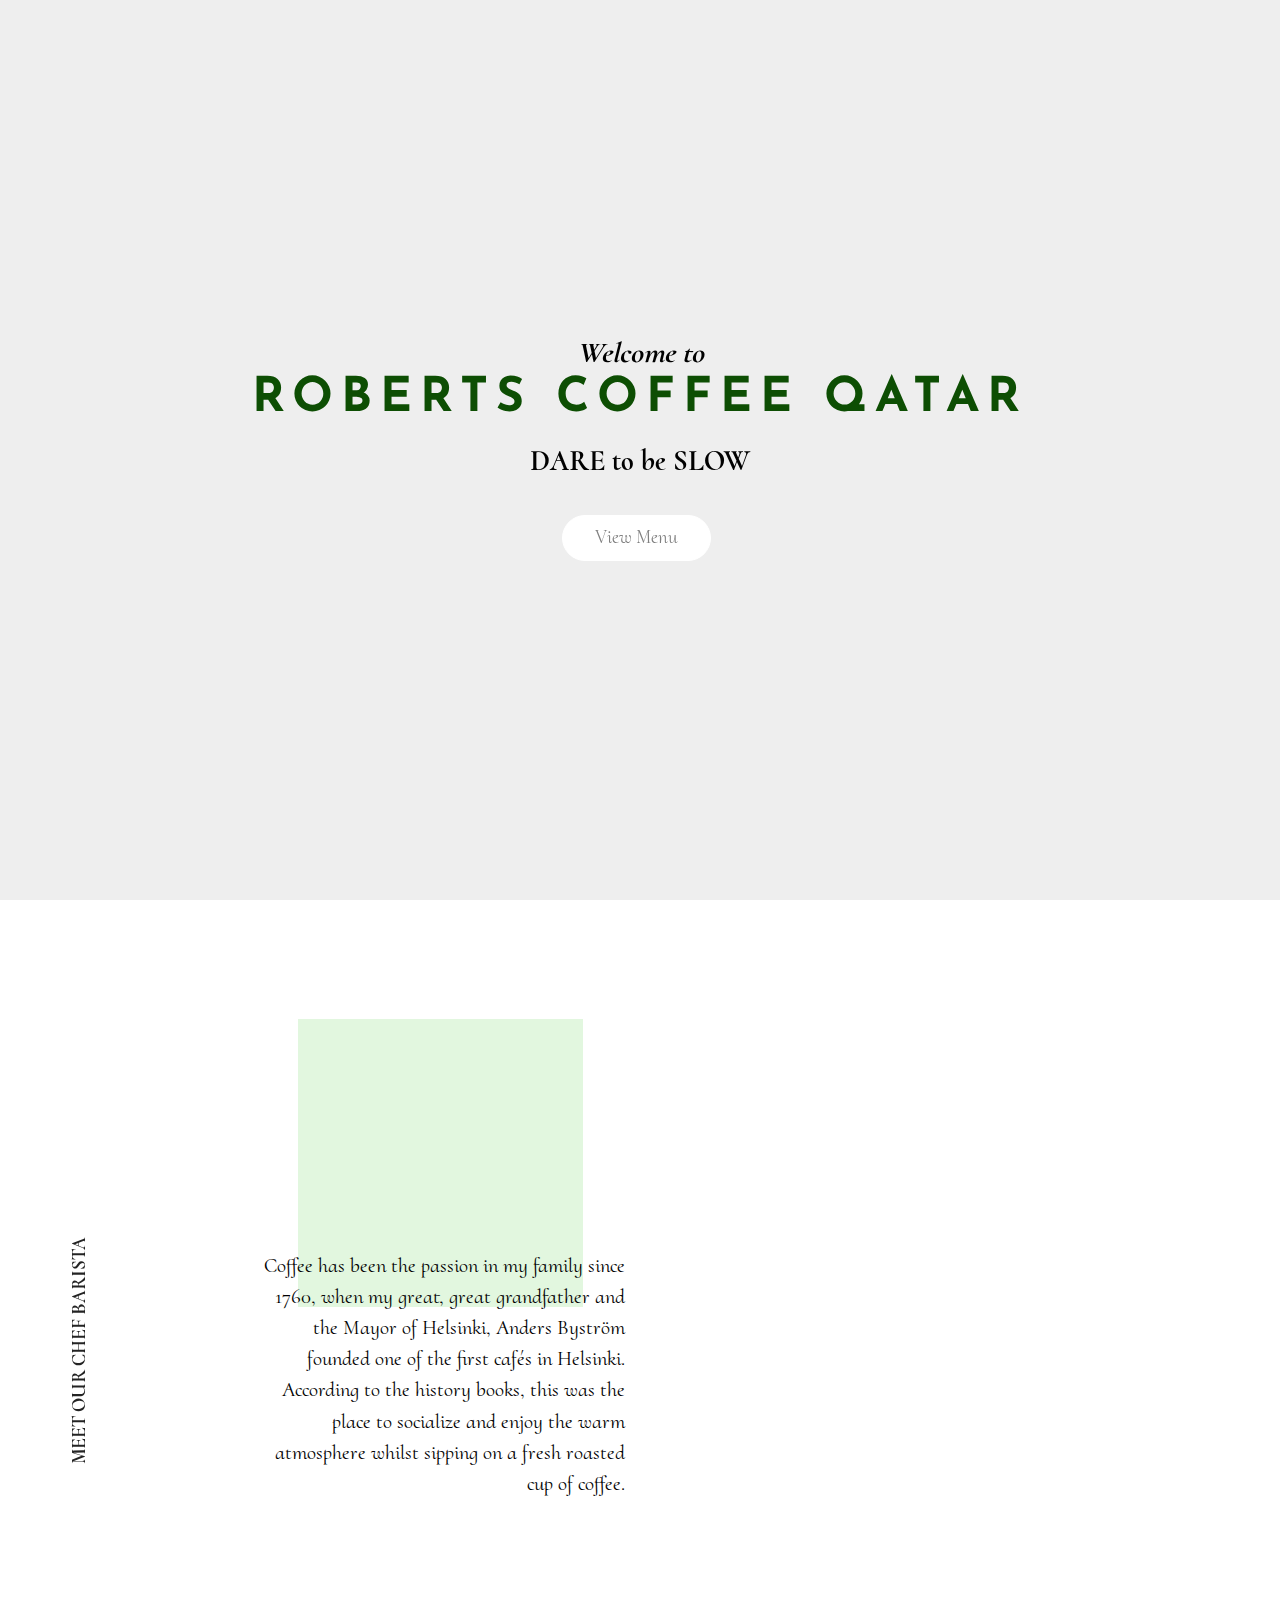
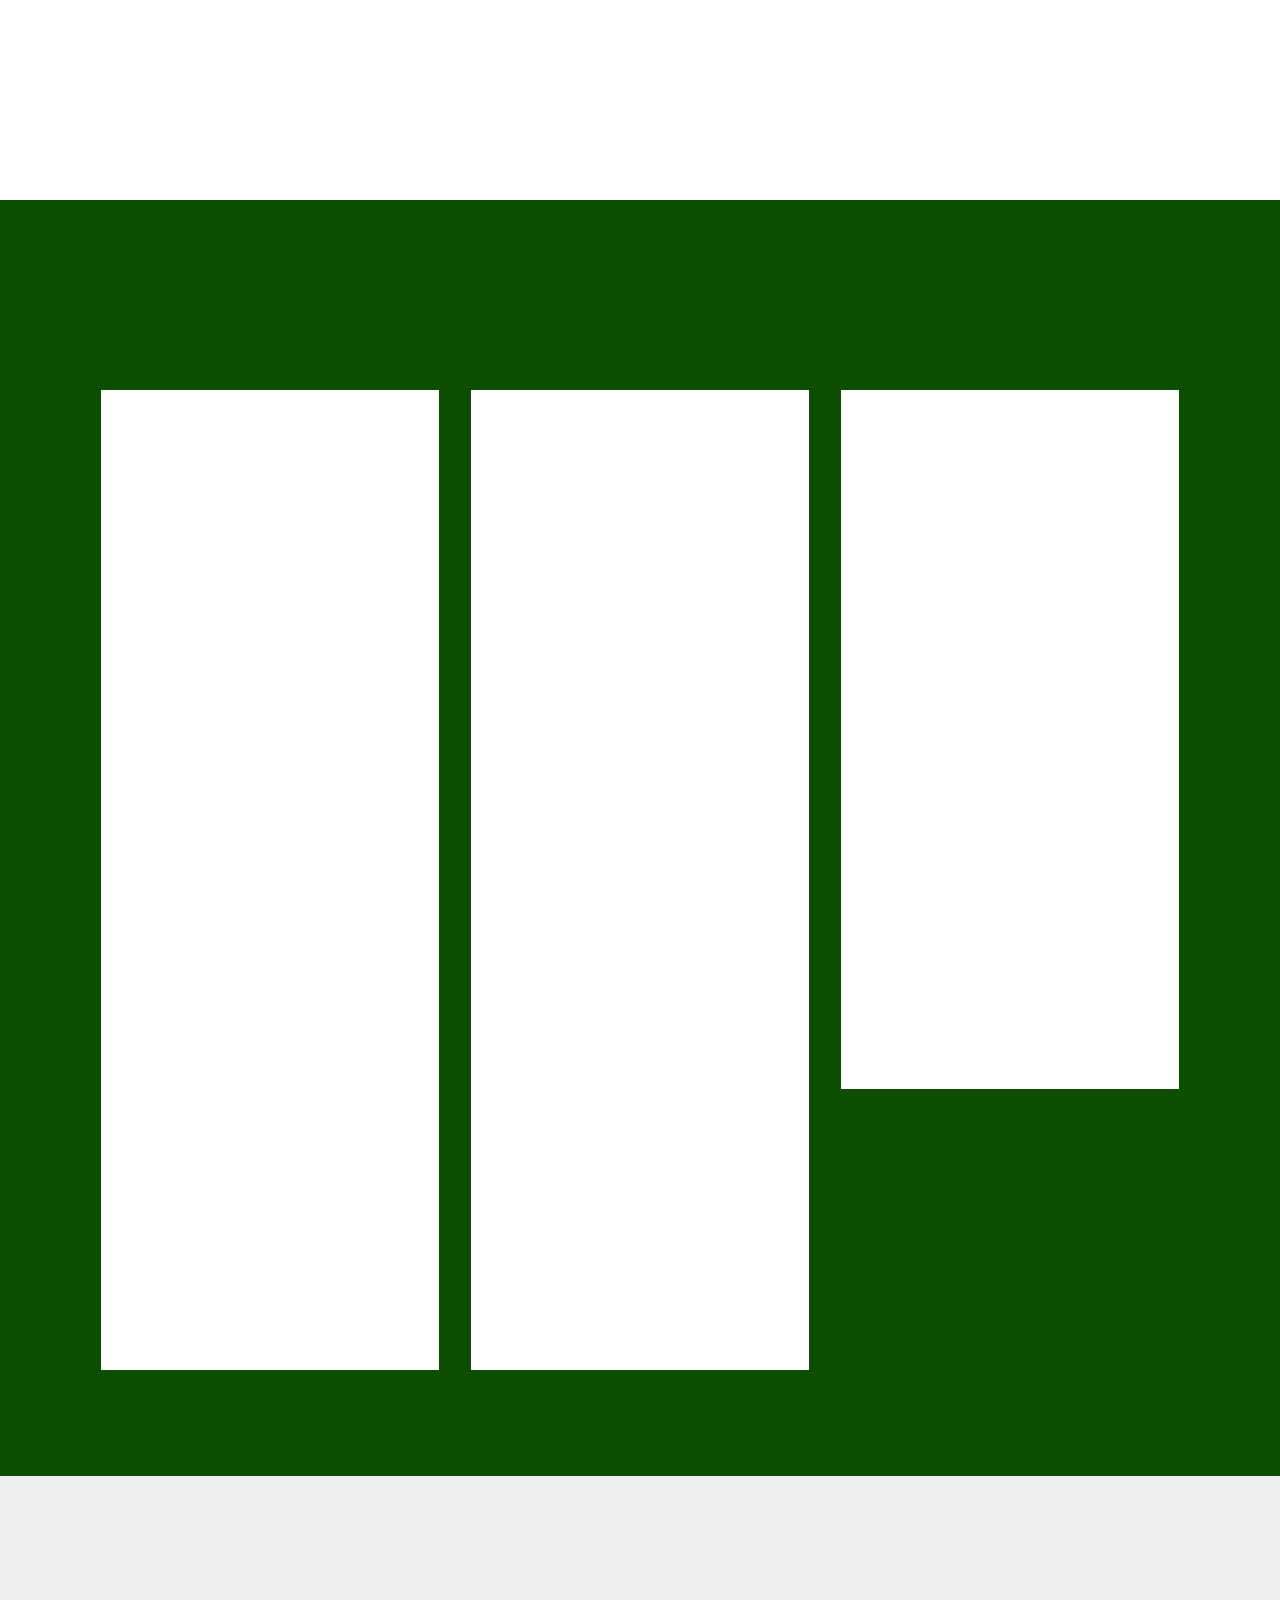
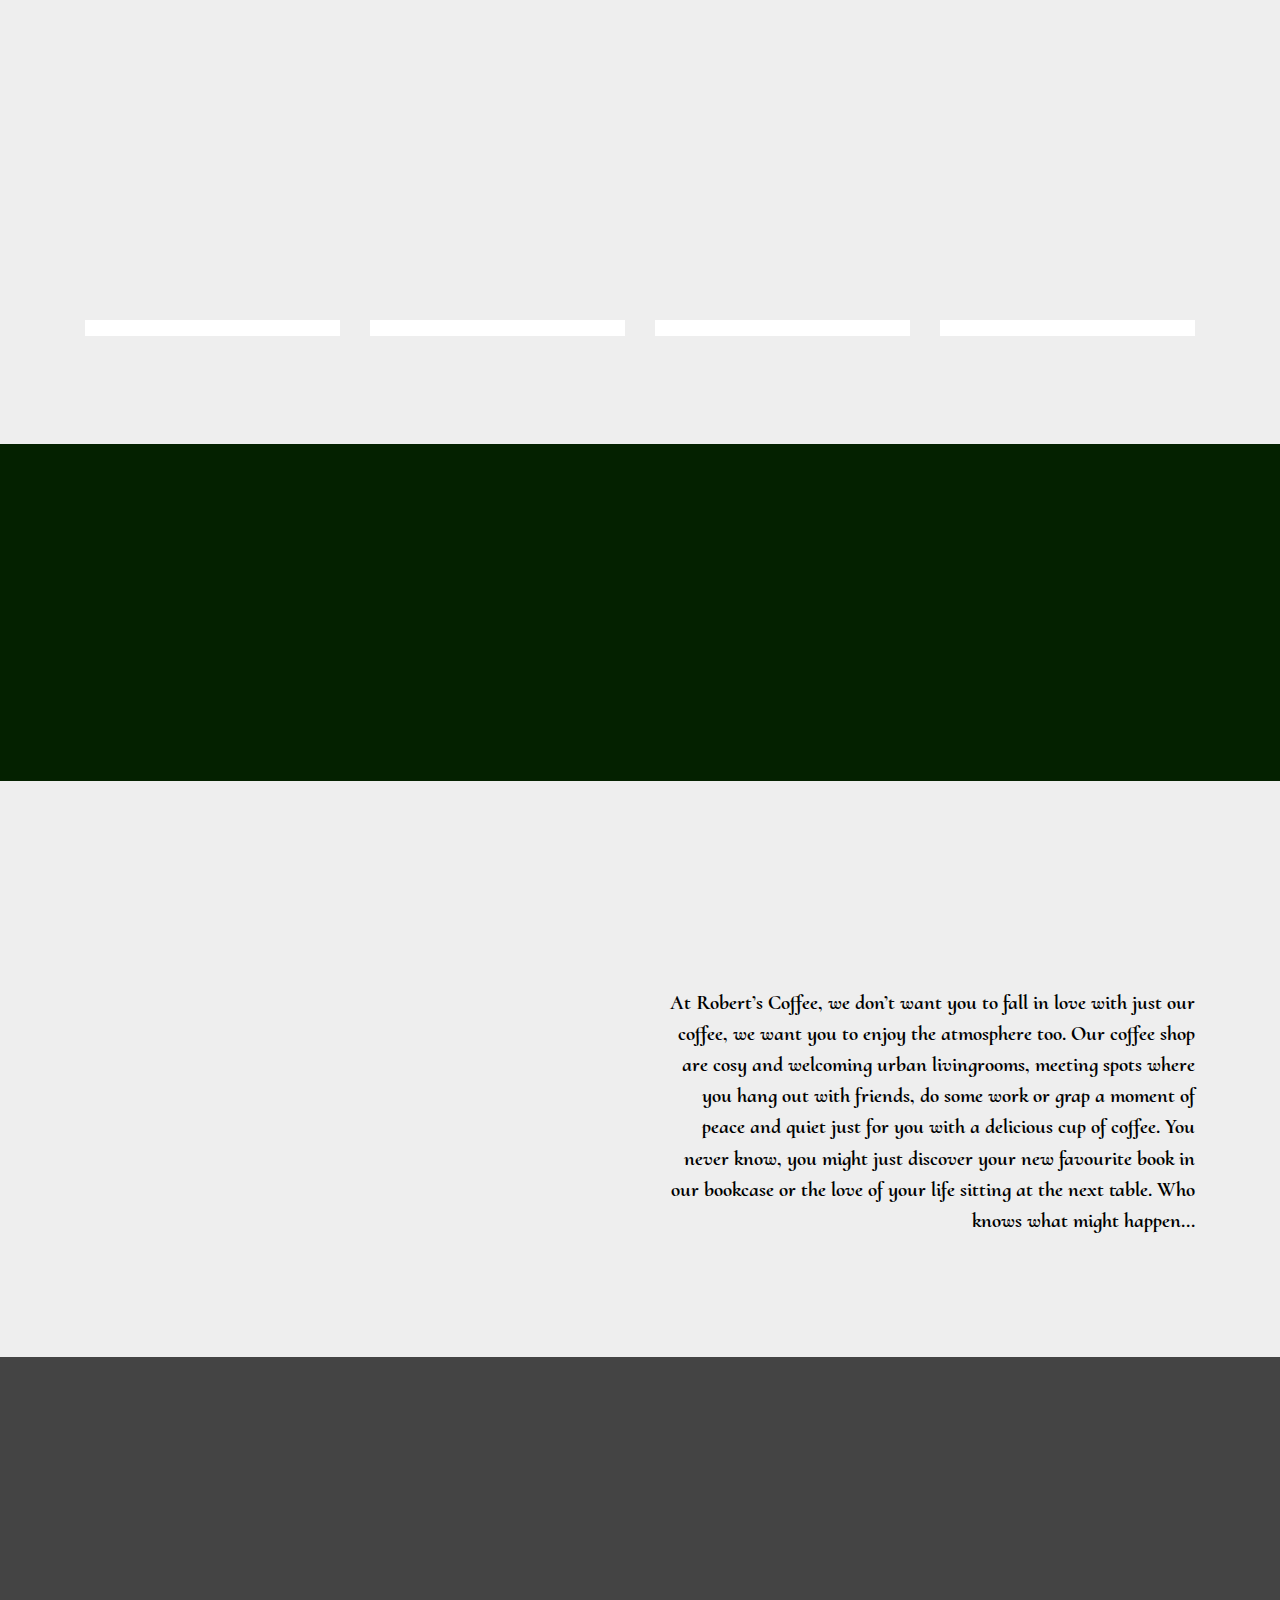
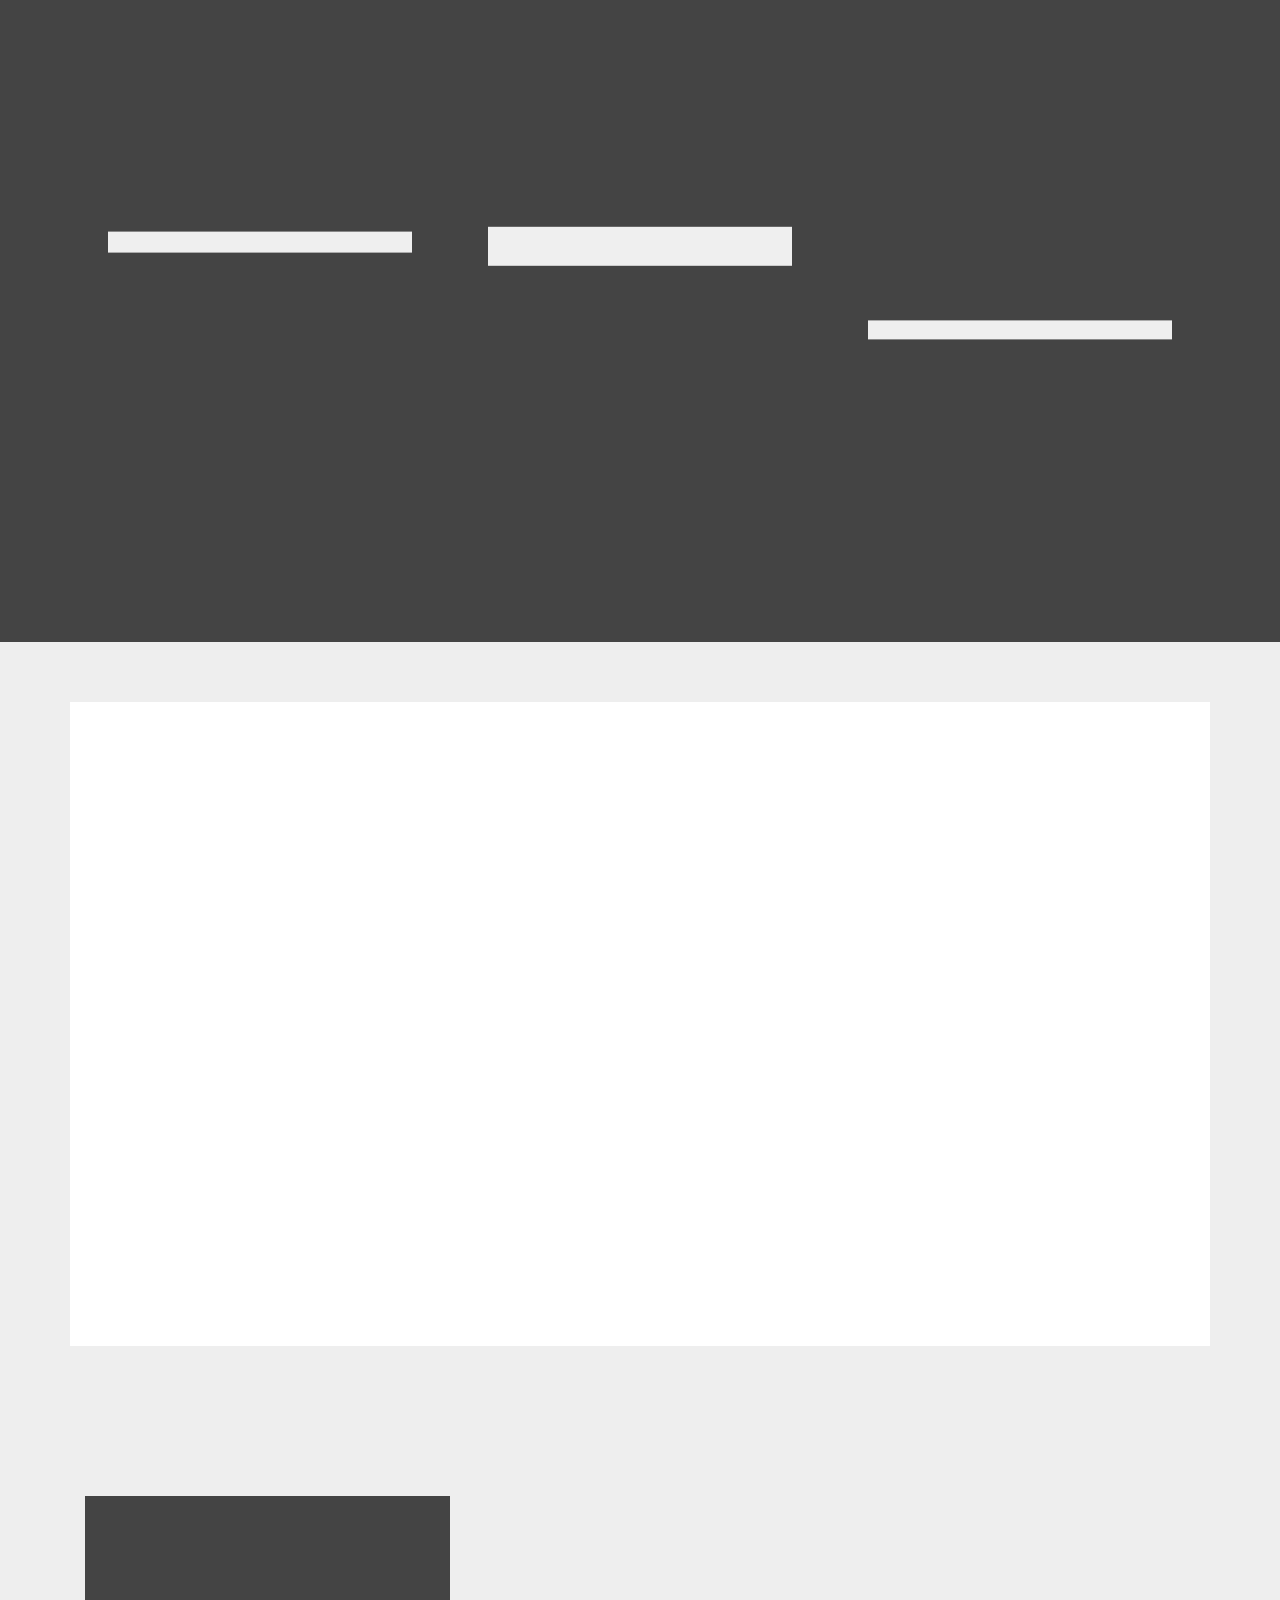
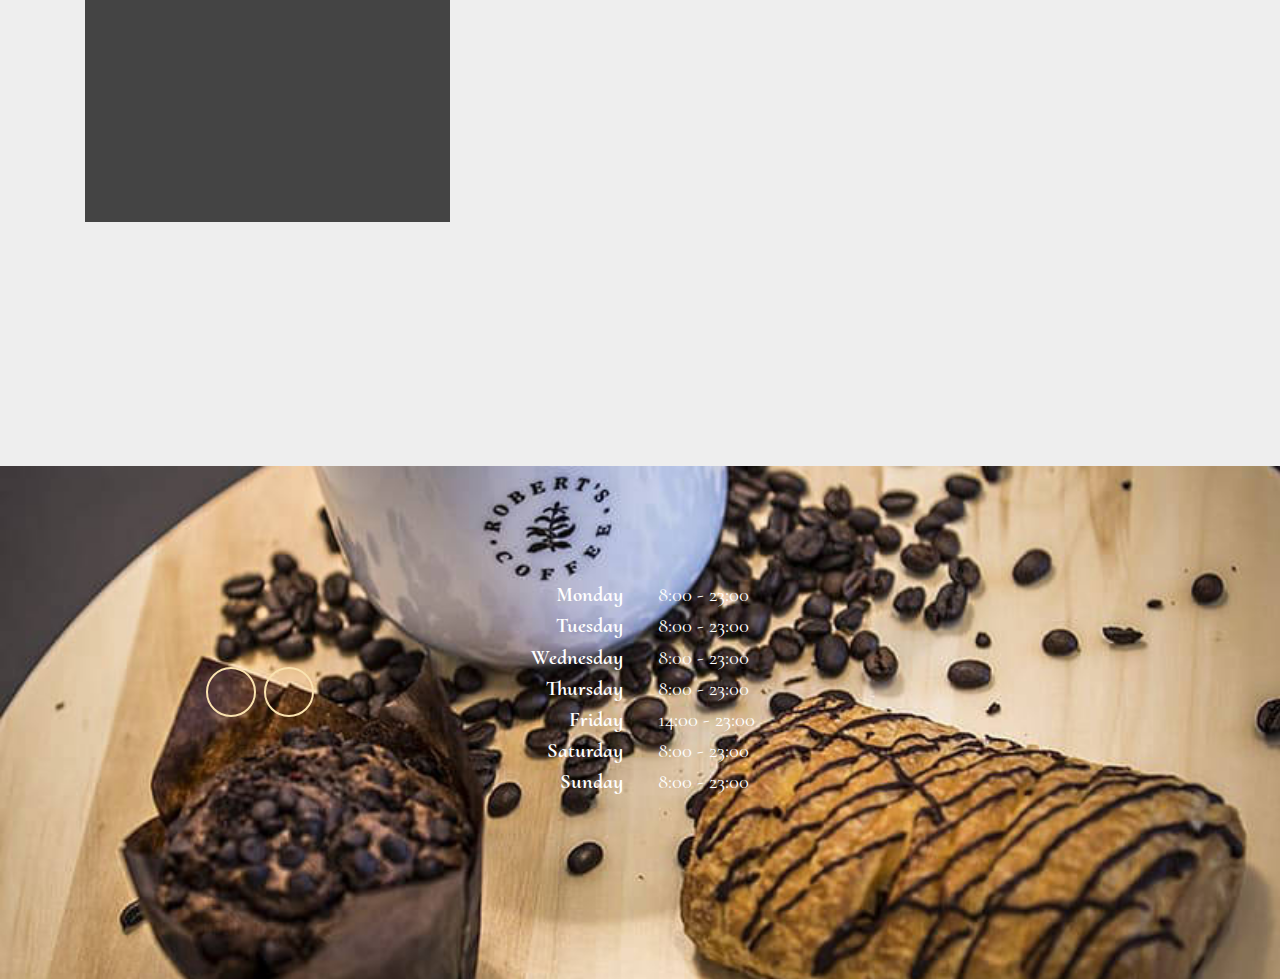
==== commit d45adce4: "create github pages" ====
--- a/business.html
+++ b/business.html
@@ -12,72 +12,37 @@
   <title>Business with us</title>
   <link rel="stylesheet" href="assets/web/assets/mobirise-icons/mobirise-icons.css">
   <link rel="stylesheet" href="assets/tether/tether.min.css">
-  <link rel="stylesheet" href="assets/soundcloud-plugin/style.css">
   <link rel="stylesheet" href="assets/bootstrap/css/bootstrap.min.css">
   <link rel="stylesheet" href="assets/bootstrap/css/bootstrap-grid.min.css">
   <link rel="stylesheet" href="assets/bootstrap/css/bootstrap-reboot.min.css">
-  <link rel="stylesheet" href="assets/gdpr-plugin/gdpr-styles.css">
-  <link rel="stylesheet" href="assets/dropdown/css/style.css">
   <link rel="stylesheet" href="assets/socicon/css/styles.css">
+  <link rel="stylesheet" href="assets/web/assets/gdpr-plugin/gdpr-styles.css">
+  <link rel="stylesheet" href="assets/animatecss/animate.min.css">
   <link rel="stylesheet" href="assets/theme/css/style.css">
-  <link rel="stylesheet" href="assets/formoid/recaptcha.css">
-  <link rel="stylesheet" href="assets/mobirise/css/mbr-additional.css" type="text/css">
+  <link rel="stylesheet" href="assets/formoid-css/recaptcha.css">
+  <link rel="preload" as="style" href="assets/mobirise/css/mbr-additional.css"><link rel="stylesheet" href="assets/mobirise/css/mbr-additional.css" type="text/css">
   
   
   
 <meta name="keywords" content="chokweb, cheap webdesigner chok, web designer qatar, cheap website in qatar, qatar webdesigner, qatar digital marketing, SEO, chokbarista, roberts coffee qatar, roberts coffee menu, coffee shop near me, best coffee in town, best spanish latte, spanish latte, coffee shop business">
  <meta name="author" content="chok rivera">
+
 <meta name="theme-color" content="#F9E2AF">
 <link rel="manifest" href="manifest.json">
-<script src="sw-connect.js"></script></head>
+<script src="sw-connect.js"></script>
+<meta name="apple-mobile-web-app-capable" content="yes">
+<link rel="apple-touch-startup-image" media="(device-width: 320px) and (device-height: 568px) and (-webkit-device-pixel-ratio: 2) and (orientation: portrait)" href="assets/images/apple-launch-640x1136.png">
+<link rel="apple-touch-startup-image" media="(device-width: 375px) and (device-height: 667px) and (-webkit-device-pixel-ratio: 2) and (orientation: portrait)" href="assets/images/apple-launch-750x1334.png">
+<link rel="apple-touch-startup-image" media="(device-width: 414px) and (device-height: 736px) and (-webkit-device-pixel-ratio: 3) and (orientation: portrait)" href="assets/images/apple-launch-1242x2208.png">
+<link rel="apple-touch-startup-image" media="(device-width: 375px) and (device-height: 812px) and (-webkit-device-pixel-ratio: 3) and (orientation: portrait)" href="assets/images/apple-launch-1125x2436.png">
+<link rel="apple-touch-startup-image" media="(device-width: 768px) and (device-height: 1024px) and (-webkit-device-pixel-ratio: 2) and (orientation: portrait)" href="assets/images/apple-launch-1536x2048.png">
+<link rel="apple-touch-startup-image" media="(device-width: 834px) and (device-height: 1112px) and (-webkit-device-pixel-ratio: 2) and (orientation: portrait)" href="assets/images/apple-launch-1668x2224.png">
+<link rel="apple-touch-startup-image" media="(device-width: 1024px) and (device-height: 1366px) and (-webkit-device-pixel-ratio: 2) and (orientation: portrait)" href="assets/images/apple-launch-2048x2732.png">
+<meta name="apple-mobile-web-app-status-bar-style" content="default">
+<meta name="apple-mobile-web-app-title" content="undefined">
+<link rel="apple-touch-icon" href="apple-touch-icon.png"></head>
 <body>
-  <section class="menu cid-rBH51QtMos" once="menu" id="menu1-v">
-
-    
-    
-
-    <nav class="navbar navbar-dropdown navbar-fixed-top navbar-expand-lg">
-        <div class="navbar-brand">
-            <span class="navbar-logo">
-                <a href="#">
-                    <img src="assets/images/roberts-coffee-logo-122x122.png" alt="" title="" style="height: 3.8rem;">
-                </a>
-            </span>
-            
-        </div>
-        <button class="navbar-toggler" type="button" data-toggle="collapse" data-target="#navbarSupportedContent" aria-controls="navbarNavAltMarkup" aria-expanded="false" aria-label="Toggle navigation">
-            <div class="hamburger">
-                <span></span>
-                <span></span>
-                <span></span>
-                <span></span>
-            </div>
-        </button>
-      <div class="collapse navbar-collapse" id="navbarSupportedContent">
-            <ul class="navbar-nav nav-dropdown nav-right" data-app-modern-menu="true"><li class="nav-item">
-                    <a class="nav-link link text-black display-4" href="index.html">MENU</a>
-                </li>
-                <li class="nav-item">
-                    <a class="nav-link link text-black display-4" href="business.html">BUSINESS WITH US</a>
-                </li></ul>
-            <div class="icons-menu">
-              <a href="https://www.instagram.com/robertscoffeeqatar/" target="_blank">
-                <span class="p-2 mbr-iconfont socicon-instagram socicon"></span>
-              </a>
-              <a href="https://www.facebook.com/robertscoffeeqatar/" target="_blank">
-                <span class="p-2 mbr-iconfont socicon-facebook socicon"></span>
-              </a>
-              
-              
-              
-              
-            </div>
-            
-      </div>
-    </nav>
-</section>
-
-<section class="header2 cid-rBASJoTHOQ mbr-fullscreen mbr-parallax-background" id="header2-h">
+  <section class="header2 cid-rBASJoTHOQ mbr-fullscreen mbr-parallax-background" id="header2-h">
 
     
 
@@ -387,7 +352,7 @@
                 <div class="text-content">
                     
                     <p class="mbr-text mbr-light mbr-fonts-style align-center display-7">
-                        The first Robert’s Coffee was opened in 1992 in Helsinki, marking the very beginning of today’s vibrant coffee shop culture.<br>Roberts Coffee Now Here In Qatar<br>Since January 20, 2018</p>
+                        The first Robert’s Coffee was opened in 1992 in Helsinki, marking the very beginning of today’s vibrant coffee shop culture.<br>Roberts Coffee Now Here In Qatar<br></p>
                     
                 </div>
             </div>
@@ -532,7 +497,7 @@
                 </h3>
                 <div data-form-type="formoid">
                     <!---Formbuilder Form--->
-                    <form action="https://mobirise.com/" method="POST" class="mbr-form form-with-styler" data-form-title="My Mobirise Form"><input type="hidden" name="email" data-form-email="true" value="PZkKu1i8Zob8PL759yNlnF0Vlf/VaPAGYtAMLtWbOYX+6HpiAhuTMYmkgryu7bXuQFg/uxxbYHzcG1L4hrWgObSHUAXC/0gHgKF8Cwyjc6iTb4UHYWplYNhkNdBGmFUF.UnP3ZSZZ3FESNGni9Gqd64KcV1QgwgssMRozcKFl/oHetxADAnkA8C0YMM09pEDh5mFRNVMzu4zzZOaNzXxr0gq/N9tgcPKp8EpAFXXJumAPCXDRTUWDzUZthr+rAdTw">
+                    <form action="https://mobirise.com/" method="POST" class="mbr-form form-with-styler" data-form-title="My Mobirise Form"><input type="hidden" name="email" data-form-email="true" value="75zVAKXYlFwpNP9l1rrnXAv9um0mI2F+BI9CEagp9z57Jh8hi4ukHg28u8kCcMMUhlQd67qZP9hG4sDvCezoyn++Ycyw8vgeAFXPx1oycKkdif2c5VetrkYEWEQygk2H.snBEqpN0FUqWv4hVcWaNs5mxjCWC+lmjhmQcoPX4MNbYsvIjQjwZ3KX3FF0jXxr4ENO4nplEvb0WUgECYm39fUBWdJ53HXREmnVT7YSDiuec8ZaUt8uz84ijg+Opg6lR">
                         <div class="row">
                             <div hidden="hidden" data-form-alert="" class="alert alert-success col-12">Thanks for filling out the form!</div>
                             <div hidden="hidden" data-form-alert-danger="" class="alert alert-danger col-12"></div>
@@ -554,7 +519,7 @@
                         </div>
                     <span class="gdpr-block">
 <label>
-<span class="textGDPR" style="color: #a7a7a7"><input type="checkbox" name="gdpr" id="gdpr-footer4-f" required="">By continuing you agree to our <a style="color: #149dcc; text-decoration: underline;" href="terms.html">Terms of Service</a> and <a style="color: #149dcc; text-decoration: underline;" href="policy.html">Privacy Policy</a>.</span>
+<span class="textGDPR" style="color: #a7a7a7"><input type="checkbox" name="gdpr" id="gdpr-footer4-f" required="">By continuing you agree to our <a style="color: #149dcc; text-decoration: underline;" href="http://chokweb.com/terms.html">Terms of Service</a> and <a style="color: #149dcc; text-decoration: underline;" href="http://chokweb.com/privacy.html">Privacy Policy</a>.</span>
 </label>
 </span></form><!---Formbuilder Form--->
                 </div>
@@ -569,13 +534,14 @@
   <script src="assets/tether/tether.min.js"></script>
   <script src="assets/bootstrap/js/bootstrap.min.js"></script>
   <script src="assets/smoothscroll/smooth-scroll.js"></script>
+  <script src="assets/viewportchecker/jquery.viewportchecker.js"></script>
   <script src="assets/parallax/jarallax.min.js"></script>
-  <script src="assets/dropdown/js/nav-dropdown.js"></script>
-  <script src="assets/dropdown/js/navbar-dropdown.js"></script>
-  <script src="assets/touch-swipe/jquery.touch-swipe.min.js"></script>
   <script src="assets/theme/js/script.js"></script>
   <script src="assets/formoid/formoid.min.js"></script>
-  
+  <script src="assets/web/assets/lazyload/lazyload.js"></script>
+  
+ <div id="scrollToTop" class="scrollToTop mbr-arrow-up"><a style="text-align: center;"><i class="mbr-arrow-up-icon mbr-arrow-up-icon-cm cm-icon cm-icon-smallarrow-up"></i></a></div>
+    <input name="animation" type="hidden">
   
 </body>
 </html>--- a/assets/mobirise/css/mbr-additional.css
+++ b/assets/mobirise/css/mbr-additional.css
@@ -1,5 +1,5 @@
-@import url(https://fonts.googleapis.com/css?family=Josefin+Sans:300,300i,400,400i,600,600i,700,700i);
-@import url(https://fonts.googleapis.com/css?family=Cormorant+Upright:300,400,500,600,700);
+@import url(https://fonts.googleapis.com/css?family=Josefin+Sans:100,100i,300,300i,400,400i,600,600i,700,700i&display=swap);
+@import url(https://fonts.googleapis.com/css?family=Cormorant+Upright:300,400,500,600,700&display=swap);
 
 
 
@@ -7,19 +7,6 @@
 
 body {
   font-family: Josefin Sans;
-  font-style: normal;
-  line-height: 1.5;
-}
-.mbr-section-title {
-  font-style: normal;
-  line-height: 1.2;
-}
-.mbr-section-subtitle {
-  line-height: 1.3;
-}
-.mbr-text {
-  font-style: normal;
-  line-height: 1.6;
 }
 .display-1 {
   font-family: 'Josefin Sans', sans-serif;
@@ -85,52 +72,18 @@
 }
 /* Buttons */
 .btn {
-  border-radius: 0;
-  font-weight: 600;
-  border-width: 2px;
-  font-style: normal;
-  letter-spacing: 2px;
-  margin: .4rem .8rem;
-  white-space: normal;
-  -webkit-transition: all 0.3s ease-in-out;
-  -moz-transition: all 0.3s ease-in-out;
-  transition: all 0.3s ease-in-out;
-  display: -webkit-inline-flex;
-  display: inline-flex;
-  -webkit-align-items: center;
-  align-items: center;
-  -webkit-justify-content: center;
-  justify-content: center;
-  word-break: break-word;
   padding: 0.8rem 2rem;
   border-radius: 0px;
 }
 .btn-sm {
-  font-weight: 600;
-  letter-spacing: 2px;
-  -webkit-transition: all 0.3s ease-in-out;
-  -moz-transition: all 0.3s ease-in-out;
-  transition: all 0.3s ease-in-out;
   padding: 0.5rem 1.5rem;
   border-radius: 0px;
 }
 .btn-md {
-  font-weight: 600;
-  letter-spacing: 2px;
-  margin: .4rem .8rem !important;
-  -webkit-transition: all 0.3s ease-in-out;
-  -moz-transition: all 0.3s ease-in-out;
-  transition: all 0.3s ease-in-out;
   padding: 0.8rem 2rem;
   border-radius: 0px;
 }
 .btn-lg {
-  font-weight: 600;
-  letter-spacing: 2px;
-  margin: .4rem .8rem !important;
-  -webkit-transition: all 0.3s ease-in-out;
-  -moz-transition: all 0.3s ease-in-out;
-  transition: all 0.3s ease-in-out;
   padding: 0.8rem 2rem;
   border-radius: 0px;
 }
@@ -534,9 +487,20 @@
 .alert-danger {
   background-color: #444444;
 }
+.mbr-section-btn a.btn:not(.btn-form) {
+  border-radius: 100px;
+}
 .mbr-section-btn a.btn:not(.btn-form):hover,
 .mbr-section-btn a.btn:not(.btn-form):focus {
   box-shadow: none !important;
+}
+.mbr-section-btn a.btn:not(.btn-form):hover,
+.mbr-section-btn a.btn:not(.btn-form):focus {
+  -webkit-box-shadow: 0 10px 40px 0 rgba(0, 0, 0, 0.2) !important;
+  box-shadow: 0 10px 40px 0 rgba(0, 0, 0, 0.2) !important;
+}
+.mbr-gallery-filter li a {
+  border-radius: 100px !important;
 }
 .mbr-gallery-filter li.active .btn {
   background-color: #f9e2af;
@@ -546,11 +510,8 @@
 .mbr-gallery-filter li.active .btn:focus {
   box-shadow: none;
 }
-.btn-form {
-  border-radius: 0;
-}
-.btn-form:hover {
-  cursor: pointer;
+.nav-tabs .nav-link {
+  border-radius: 100px !important;
 }
 a,
 a:hover {
@@ -577,216 +538,47 @@
   color: #b7b7b7;
 }
 /* Scroll to top button*/
-.scrollToTop_wraper {
-  display: none;
+#scrollToTop a {
+  border-radius: 100px;
 }
 #scrollToTop a {
   border: 2px solid #ffbc00;
-  background: transparent;
 }
 #scrollToTop a i:before {
-  content: '';
-  position: absolute;
-  height: 40%;
-  top: 25%;
   background: #ffbc00;
-  width: 2px;
-  left: calc(50% - 1px);
 }
 #scrollToTop a i:after {
-  content: '';
-  position: absolute;
-  display: block;
   border-top: 2px solid #ffbc00;
   border-right: 2px solid #ffbc00;
-  width: 40%;
-  height: 40%;
-  left: 30%;
-  bottom: 30%;
-  -webkit-transform: rotate(135deg);
-  transform: rotate(135deg);
-}
-/* Others*/
-.note-check a[data-value=Rubik] {
-  font-style: normal;
-}
-.mbr-arrow {
-  background-color: transparent;
-  opacity: .7;
-  transition: .3s;
-  text-align: center;
-  width: auto;
-}
-.mbr-arrow:hover {
-  opacity: 1;
-}
-.mbr-arrow a {
-  display: block;
 }
 .mbr-arrow a i {
   color: #ffbc00;
-  top: auto !important;
-  left: auto !important;
-}
-@media (max-width: 767px) {
-  .mbr-arrow {
-    display: none;
-  }
-}
-.form-control-label {
-  position: relative;
-  cursor: pointer;
-  margin-bottom: .357em;
-  padding: 0;
-}
-.alert {
-  color: #ffffff;
-  border-radius: 0;
-  border: 0;
-  font-size: .875rem;
-  line-height: 1.5;
-  margin-bottom: 1.875rem;
-  padding: 1.25rem;
-  position: relative;
-}
-.alert.alert-form::after {
-  background-color: inherit;
-  bottom: -7px;
-  content: "";
-  display: block;
-  height: 14px;
-  left: 50%;
-  margin-left: -7px;
-  position: absolute;
-  -webkit-transform: rotate(45deg);
-  transform: rotate(45deg);
-  width: 14px;
 }
 .form-control {
-  background-color: #efefef;
-  box-shadow: none;
-  color: #565656;
   font-family: 'Cormorant Upright', serif;
   font-size: 1.3rem;
-  line-height: 1.43;
-  min-height: 53px;
-  padding: 10px 20px;
-  border: 1px solid #ddd;
-  border-radius: 0;
 }
 .form-control > .mbr-iconfont {
   font-size: 2.08rem;
 }
-.form-control,
-.form-control:focus {
-  outline: none;
-  background-color: #efefef;
-  border: 1px solid #e8e8e8;
-  box-shadow: none;
-}
-.form-active .form-control:invalid {
-  border-color: red;
-}
-.mbr-overlay {
-  background-color: #000;
-  bottom: 0;
-  left: 0;
-  opacity: .5;
-  position: absolute;
-  right: 0;
-  top: 0;
-  z-index: 0;
-}
 blockquote {
-  font-style: italic;
-  padding: 10px 0 10px 20px;
-  font-size: 1.09rem;
-  position: relative;
   border-color: #f9e2af;
-  border-width: 3px;
-}
-ul,
-ol,
-pre,
-blockquote {
-  margin-bottom: 2.3125rem;
-}
-pre {
-  background: #f4f4f4;
-  padding: 10px 24px;
-  white-space: pre-wrap;
-}
-.inactive {
-  -webkit-user-select: none;
-  -moz-user-select: none;
-  -ms-user-select: none;
-  user-select: none;
-  pointer-events: none;
-  -webkit-user-drag: none;
-  user-drag: none;
-}
-.mbr-section__comments .row {
-  -webkit-justify-content: center;
-  justify-content: center;
 }
 /* Forms */
 .mbr-form .btn {
   margin: .4rem 0;
 }
-@media (max-width: 767px) {
-  .btn {
-    font-size: .75rem !important;
-  }
-  .btn .mbr-iconfont {
-    font-size: 1rem !important;
-  }
-}
-/* Social block */
-.btn-social {
-  font-size: 20px;
-  border-radius: 50%;
-  padding: 0;
-  width: 44px;
-  height: 44px;
-  line-height: 44px;
-  text-align: center;
-  position: relative;
-  border: 2px solid #c0a375;
-  border-color: #f9e2af;
-  color: #232323;
-  cursor: pointer;
-}
-.btn-social i {
-  top: 0;
-  line-height: 44px;
-  width: 44px;
-}
-.btn-social:hover {
-  color: #fff;
-  background: #f9e2af;
-}
-.btn-social + .btn {
-  margin-left: .1rem;
-}
-.carousel-item.active,
-.carousel-item-next,
-.carousel-item-prev {
-  display: -webkit-box;
-  display: -webkit-flex;
-  display: -ms-flexbox;
-  display: flex;
-}
-.note-air-layout .dropup .dropdown-menu,
-.note-air-layout .navbar-fixed-bottom .dropdown .dropdown-menu {
-  bottom: initial !important;
-}
-html,
-body {
-  height: auto;
-  min-height: 100vh;
-}
-.dropup .dropdown-toggle::after {
-  display: none;
+.mbr-form .input-group-btn a.btn {
+  border-radius: 100px !important;
+}
+.mbr-form .input-group-btn a.btn:hover {
+  box-shadow: 0 10px 40px 0 rgba(0, 0, 0, 0.2);
+}
+.mbr-form .input-group-btn button[type="submit"] {
+  border-radius: 100px !important;
+}
+.mbr-form .input-group-btn button[type="submit"]:hover {
+  box-shadow: 0 10px 40px 0 rgba(0, 0, 0, 0.2);
 }
 .jq-selectbox li:hover,
 .jq-selectbox li.selected {
@@ -815,7 +607,7 @@
 .xdsoft_datetimepicker .xdsoft_timepicker .xdsoft_time_box > div > div.xdsoft_current {
   color: #000000 !important;
   background-color: #f9e2af !important;
-  box-shadow: none!important;
+  box-shadow: none !important;
 }
 .xdsoft_datetimepicker .xdsoft_calendar td:hover,
 .xdsoft_datetimepicker .xdsoft_timepicker .xdsoft_time_box > div > div:hover {
@@ -823,8 +615,212 @@
   background: #ffbc00 !important;
   box-shadow: none !important;
 }
+.lazy-bg {
+  background-image: none !important;
+}
+.lazy-placeholder:not(section),
+.lazy-none {
+  display: block;
+  position: relative;
+  padding-bottom: 56.25%;
+}
+iframe.lazy-placeholder,
+.lazy-placeholder:after {
+  content: '';
+  position: absolute;
+  width: 200px;
+  height: 200px;
+  background: transparent no-repeat center;
+  background-size: contain;
+  top: 50%;
+  left: 50%;
+  transform: translateX(-50%) translateY(-50%);
+  background-image: url("data:image/svg+xml;charset=UTF-8,%3csvg width='32' height='32' viewBox='0 0 64 64' xmlns='http://www.w3.org/2000/svg' stroke='%23f9e2af' %3e%3cg fill='none' fill-rule='evenodd'%3e%3cg transform='translate(16 16)' stroke-width='2'%3e%3ccircle stroke-opacity='.5' cx='16' cy='16' r='16'/%3e%3cpath d='M32 16c0-9.94-8.06-16-16-16'%3e%3canimateTransform attributeName='transform' type='rotate' from='0 16 16' to='360 16 16' dur='1s' repeatCount='indefinite'/%3e%3c/path%3e%3c/g%3e%3c/g%3e%3c/svg%3e");
+}
+section.lazy-placeholder:after {
+  opacity: 0.5;
+}
+.cid-rBopwGr4lv {
+  padding-top: 90px;
+  padding-bottom: 75px;
+  background-color: #000000;
+  background: linear-gradient(0deg, #000000, #0d4e03);
+}
+.cid-rBopwGr4lv .mbr-section-title {
+  letter-spacing: 0.1em;
+  text-align: center;
+}
+.cid-rBopwGr4lv .mbr-section-subtitle {
+  color: #f9e2af;
+}
+.cid-rBopwGr4lv .image-wrap img {
+  width: 100%;
+}
+.cid-rBopwGr4lv .mbr-desc {
+  width: 100%;
+  text-align: center;
+}
+.cid-rBopwGr4lv .tab-content {
+  padding: 4rem 3rem 3rem 3rem;
+  border-top: 3px solid #f9e2af;
+  -webkit-box-shadow: 0px 4px 26px -5px rgba(0, 0, 0, 0.2);
+  -moz-box-shadow: 0px 4px 26px -5px rgba(0, 0, 0, 0.2);
+  box-shadow: 0px 4px 26px -5px rgba(0, 0, 0, 0.2);
+  background: #ffffff;
+}
+.cid-rBopwGr4lv .nav {
+  border: none;
+}
+.cid-rBopwGr4lv .nav-tabs {
+  -webkit-justify-content: center;
+  justify-content: center;
+  -webkit-flex-wrap: wrap;
+  flex-wrap: wrap;
+}
+.cid-rBopwGr4lv .card-box {
+  -webkit-align-items: baseline;
+  align-items: baseline;
+}
+.cid-rBopwGr4lv .card-box .mbr-price {
+  margin: 0;
+}
+.cid-rBopwGr4lv .card-box .mbr-text {
+  line-height: 1;
+}
+.cid-rBopwGr4lv .nav-tabs .nav-link {
+  box-sizing: border-box;
+  color: #ffffff;
+  font-style: normal;
+  font-weight: 500;
+  padding: .5rem 1rem;
+  margin: 0px;
+  margin-left: -0.5px;
+  margin-right: -0.5px;
+  margin-bottom: 1rem;
+  transition: all .5s;
+  border: 0 !important;
+}
+.cid-rBopwGr4lv .nav-tabs .nav-link:hover {
+  color: #f9e2af;
+  border: 0 !important;
+}
+.cid-rBopwGr4lv .nav-tabs .nav-link.active {
+  color: #f9e2af;
+  border: 0 !important;
+  background-color: transparent;
+  position: relative;
+}
+@media (max-width: 90%) {
+  .cid-rBopwGr4lv .container {
+    padding-left: 0rem;
+    padding-right: 0rem;
+  }
+}
+.cid-rBocnzq8Of {
+  padding-top: 90px;
+  padding-bottom: 90px;
+  background-image: url("../../../assets/images/1-2000x1333.jpg");
+}
+.cid-rBocnzq8Of .row {
+  -webkit-justify-content: flex-end;
+  justify-content: flex-end;
+  -webkit-align-items: stretch;
+  align-items: stretch;
+}
+.cid-rBocnzq8Of .content-panel {
+  padding: 3rem;
+  background-color: #444444;
+}
+@media (min-width: 767px) {
+  .cid-rBocnzq8Of .text-block {
+    padding-right: 0;
+  }
+}
+.cid-rBocnzq8Of .google-map {
+  width: 100%;
+  height: 30rem;
+  -webkit-filter: grayscale(100%);
+  -moz-filter: grayscale(100%);
+  -ms-filter: grayscale(100%);
+  -o-filter: grayscale(100%);
+  filter: gray;
+}
+.cid-rBocnzq8Of .google-map iframe {
+  width: inherit;
+  height: 100%;
+}
+.cid-rBocnzq8Of .google-map iframe .place-card {
+  margin-left: 40px !important;
+}
+.cid-rBocnzq8Of .google-map .place-card {
+  margin-left: 40px !important;
+}
+.cid-rBoct6Op0J {
+  padding-top: 60px;
+  padding-bottom: 60px;
+  background-image: url("../../../assets/images/30841543-1874407619278185-6439007234927099904-n-808x724.jpg");
+}
+.cid-rBoct6Op0J *:focus {
+  outline: none;
+  box-shadow: none;
+}
+.cid-rBoct6Op0J .form-control {
+  width: 100%;
+  background: #ffffff;
+  border-radius: 0;
+  border: none;
+  min-height: 47px;
+}
+.cid-rBoct6Op0J .form-control::-webkit-input-placeholder {
+  color: #000000;
+}
+.cid-rBoct6Op0J .form-control::-moz-placeholder {
+  color: #000000;
+}
+.cid-rBoct6Op0J .form-control:-ms-input-placeholder {
+  color: #000000;
+}
+.cid-rBoct6Op0J .form-control:-moz-placeholder {
+  color: #000000;
+}
+.cid-rBoct6Op0J input.form-control {
+  padding: .5rem;
+}
+.cid-rBoct6Op0J .soc-item {
+  display: inline-block;
+  margin: 0 .1rem .2rem .1rem;
+  padding: 10px 11px 0 11px;
+  border: 2px solid #f9e2af;
+  border-radius: 50%;
+}
+.cid-rBoct6Op0J .soc-item:hover {
+  opacity: .5;
+}
+.cid-rBoct6Op0J .soc-item .socicon {
+  font-size: 1.5rem;
+  color: #f9e2af;
+}
+.cid-rBoct6Op0J .days-column,
+.cid-rBoct6Op0J .hours-column {
+  display: inline-block;
+}
+.cid-rBoct6Op0J .days-column span,
+.cid-rBoct6Op0J .hours-column span {
+  display: block;
+}
+@media (max-width: 767px) {
+  .cid-rBoct6Op0J .days-column {
+    padding-right: 0 !important;
+  }
+  .cid-rBoct6Op0J .hours-column {
+    max-width: 50% !important;
+  }
+  .cid-rBoct6Op0J .opening-hours {
+    padding-bottom: 48px !important;
+  }
+}
 .cid-rBASJoTHOQ {
-  background-image: url("../../../assets/images/-dsc0852-2000x1333.jpg");
+  background-image: url("../../../assets/images/dsc0852-2000x1333.jpg");
 }
 .cid-rBASJoTHOQ .mbr-overlay {
   background: #232323;
@@ -1344,764 +1340,3 @@
     padding-bottom: 48px !important;
   }
 }
-.cid-rBH51QtMos .nav-item:focus,
-.cid-rBH51QtMos .nav-link:focus {
-  outline: none;
-}
-.cid-rBH51QtMos .dropdown .dropdown-menu .dropdown-item {
-  width: auto;
-  -webkit-transition: all 0.25s ease-in-out;
-  -moz-transition: all 0.25s ease-in-out;
-  transition: all 0.25s ease-in-out;
-}
-.cid-rBH51QtMos .dropdown .dropdown-menu .dropdown-item::after {
-  right: 0.5rem;
-}
-.cid-rBH51QtMos .dropdown .dropdown-menu .dropdown-item .mbr-iconfont {
-  margin-left: -1.8rem;
-  padding-right: 1rem;
-  font-size: inherit;
-}
-.cid-rBH51QtMos .dropdown .dropdown-menu .dropdown-item .mbr-iconfont:before {
-  display: inline-block;
-  -webkit-transform: scale(1, 1);
-  transform: scale(1, 1);
-  -webkit-transition: all 0.25s ease-in-out;
-  -moz-transition: all 0.25s ease-in-out;
-  transition: all 0.25s ease-in-out;
-}
-.cid-rBH51QtMos .collapsed .dropdown .dropdown-menu .dropdown-item {
-  padding: 0.235em 1.5em !important;
-  transition: none;
-  margin: 0 !important;
-}
-.cid-rBH51QtMos .navbar {
-  min-height: 77px;
-  transition: all .3s;
-  background: #ffffff;
-  background: none;
-}
-.cid-rBH51QtMos .navbar.opened {
-  transition: all .3s;
-  background: #ffffff !important;
-}
-.cid-rBH51QtMos .navbar .dropdown-item {
-  padding: .235rem 1.5rem;
-}
-.cid-rBH51QtMos .navbar .navbar-collapse {
-  -webkit-justify-content: flex-end;
-  justify-content: flex-end;
-  z-index: 1;
-}
-.cid-rBH51QtMos .navbar.collapsed.opened .dropdown-menu {
-  top: 0;
-}
-@media (min-width: 992px) {
-  .cid-rBH51QtMos .navbar.collapsed.opened:not(.navbar-short) .navbar-collapse {
-    max-height: calc(100vh - 3.8rem - 1rem);
-  }
-}
-.cid-rBH51QtMos .navbar.collapsed .dropdown-menu {
-  background: transparent !important;
-}
-.cid-rBH51QtMos .navbar.collapsed .dropdown-menu .dropdown-submenu {
-  left: 0 !important;
-}
-.cid-rBH51QtMos .navbar.collapsed .dropdown-menu .dropdown-item:after {
-  right: auto;
-}
-.cid-rBH51QtMos .navbar.collapsed .dropdown-menu .dropdown-toggle[data-toggle="dropdown-submenu"]:after {
-  margin-left: .25rem;
-  border-top: 0.35em solid;
-  border-right: 0.35em solid transparent;
-  border-left: 0.35em solid transparent;
-  border-bottom: 0;
-  top: 55%;
-}
-.cid-rBH51QtMos .navbar.collapsed ul.navbar-nav li {
-  margin: auto;
-}
-.cid-rBH51QtMos .navbar.collapsed .dropdown-menu .dropdown-item {
-  padding: .25rem 1.5rem;
-  text-align: center;
-}
-.cid-rBH51QtMos .navbar.collapsed .icons-menu {
-  padding-left: 0;
-  padding-top: .5rem;
-  padding-bottom: .5rem;
-}
-@media (max-width: 991px) {
-  .cid-rBH51QtMos .navbar.opened .dropdown-menu {
-    top: 0;
-  }
-  .cid-rBH51QtMos .navbar .dropdown-menu {
-    background: transparent !important;
-  }
-  .cid-rBH51QtMos .navbar .dropdown-menu .dropdown-submenu {
-    left: 0 !important;
-  }
-  .cid-rBH51QtMos .navbar .dropdown-menu .dropdown-item:after {
-    right: auto;
-  }
-  .cid-rBH51QtMos .navbar .dropdown-menu .dropdown-toggle[data-toggle="dropdown-submenu"]:after {
-    margin-left: .25rem;
-    border-top: 0.35em solid;
-    border-right: 0.35em solid transparent;
-    border-left: 0.35em solid transparent;
-    border-bottom: 0;
-    top: 55%;
-  }
-  .cid-rBH51QtMos .navbar .navbar-logo img {
-    height: 3.8rem !important;
-  }
-  .cid-rBH51QtMos .navbar ul.navbar-nav li {
-    margin: auto;
-  }
-  .cid-rBH51QtMos .navbar .dropdown-menu .dropdown-item {
-    padding: .25rem 1.5rem !important;
-    text-align: center;
-  }
-  .cid-rBH51QtMos .navbar .navbar-brand {
-    -webkit-flex-shrink: initial;
-    flex-shrink: initial;
-    -webkit-flex-basis: auto;
-    flex-basis: auto;
-    word-break: break-word;
-  }
-  .cid-rBH51QtMos .navbar .navbar-toggler {
-    -webkit-flex-basis: auto;
-    flex-basis: auto;
-  }
-  .cid-rBH51QtMos .navbar .icons-menu {
-    padding-left: 0;
-    padding-top: .5rem;
-    padding-bottom: .5rem;
-  }
-}
-.cid-rBH51QtMos .navbar.navbar-short {
-  background: #ffffff !important;
-  min-height: 60px;
-}
-.cid-rBH51QtMos .navbar.navbar-short .navbar-logo img {
-  height: 3rem !important;
-}
-.cid-rBH51QtMos .navbar.navbar-short .navbar-brand {
-  padding: 0;
-}
-.cid-rBH51QtMos .navbar-brand {
-  -webkit-flex-shrink: 0;
-  flex-shrink: 0;
-  -webkit-align-items: center;
-  align-items: center;
-  margin-right: 0;
-  padding: 0;
-  transition: all .3s;
-  word-break: break-word;
-  z-index: 1;
-}
-.cid-rBH51QtMos .navbar-brand .navbar-caption {
-  line-height: inherit !important;
-}
-.cid-rBH51QtMos .navbar-brand .navbar-logo a {
-  outline: none;
-}
-.cid-rBH51QtMos .dropdown-item.active,
-.cid-rBH51QtMos .dropdown-item:active {
-  background-color: transparent;
-}
-.cid-rBH51QtMos .navbar-expand-lg .navbar-nav .nav-link {
-  padding: 0;
-}
-.cid-rBH51QtMos .nav-dropdown .link.dropdown-toggle {
-  margin-right: 1.667em;
-}
-.cid-rBH51QtMos .nav-dropdown .link.dropdown-toggle[aria-expanded="true"] {
-  margin-right: 0;
-  padding: 0.667em 1.667em;
-}
-.cid-rBH51QtMos .navbar.navbar-expand-lg .dropdown .dropdown-menu {
-  background: #ffffff;
-}
-.cid-rBH51QtMos .navbar.navbar-expand-lg .dropdown .dropdown-menu .dropdown-submenu {
-  margin: 0;
-  left: 100%;
-}
-.cid-rBH51QtMos .navbar .dropdown.open > .dropdown-menu {
-  display: block;
-}
-.cid-rBH51QtMos ul.navbar-nav {
-  -webkit-flex-wrap: wrap;
-  flex-wrap: wrap;
-}
-.cid-rBH51QtMos .navbar-buttons {
-  text-align: center;
-}
-.cid-rBH51QtMos button.navbar-toggler {
-  outline: none;
-  width: 31px;
-  height: 20px;
-  cursor: pointer;
-  transition: all .2s;
-  position: relative;
-  -webkit-align-self: center;
-  align-self: center;
-}
-.cid-rBH51QtMos button.navbar-toggler .hamburger span {
-  position: absolute;
-  right: 0;
-  width: 30px;
-  height: 2px;
-  border-right: 5px;
-  background-color: #232323;
-}
-.cid-rBH51QtMos button.navbar-toggler .hamburger span:nth-child(1) {
-  top: 0;
-  transition: all .2s;
-}
-.cid-rBH51QtMos button.navbar-toggler .hamburger span:nth-child(2) {
-  top: 8px;
-  transition: all .15s;
-}
-.cid-rBH51QtMos button.navbar-toggler .hamburger span:nth-child(3) {
-  top: 8px;
-  transition: all .15s;
-}
-.cid-rBH51QtMos button.navbar-toggler .hamburger span:nth-child(4) {
-  top: 16px;
-  transition: all .2s;
-}
-.cid-rBH51QtMos nav.opened .hamburger span:nth-child(1) {
-  top: 8px;
-  width: 0;
-  opacity: 0;
-  right: 50%;
-  transition: all .2s;
-}
-.cid-rBH51QtMos nav.opened .hamburger span:nth-child(2) {
-  -webkit-transform: rotate(45deg);
-  transform: rotate(45deg);
-  transition: all .25s;
-}
-.cid-rBH51QtMos nav.opened .hamburger span:nth-child(3) {
-  -webkit-transform: rotate(-45deg);
-  transform: rotate(-45deg);
-  transition: all .25s;
-}
-.cid-rBH51QtMos nav.opened .hamburger span:nth-child(4) {
-  top: 8px;
-  width: 0;
-  opacity: 0;
-  right: 50%;
-  transition: all .2s;
-}
-.cid-rBH51QtMos .navbar-dropdown {
-  padding: .5rem 1rem;
-  position: fixed;
-}
-.cid-rBH51QtMos a.nav-link {
-  -webkit-justify-content: center;
-  justify-content: center;
-  display: flex;
-  -webkit-align-items: center;
-  align-items: center;
-}
-.cid-rBH51QtMos .mbr-iconfont {
-  font-size: 1.5rem;
-  padding-right: .5rem;
-}
-.cid-rBH51QtMos .icons-menu {
-  -webkit-flex-wrap: wrap;
-  flex-wrap: wrap;
-  display: flex;
-  -webkit-justify-content: center;
-  justify-content: center;
-  padding-left: 1rem;
-  text-align: center;
-}
-.cid-rBH51QtMos .icons-menu span {
-  font-size: 20px;
-  color: #232323;
-}
-.cid-rBH51QtMos .nav-link:hover,
-.cid-rBH51QtMos .dropdown-item:hover,
-.cid-rBH51QtMos .icons-menu .mbr-iconfont:hover {
-  color: #cccccc !important;
-}
-@media screen and (-ms-high-contrast: active), (-ms-high-contrast: none) {
-  .cid-rBH51QtMos .navbar {
-    height: 77px;
-  }
-  .cid-rBH51QtMos .navbar.opened {
-    height: auto;
-  }
-}
-.cid-rBopwGr4lv {
-  padding-top: 90px;
-  padding-bottom: 75px;
-  background-color: #000000;
-  background: linear-gradient(0deg, #000000, #0d4e03);
-}
-.cid-rBopwGr4lv .mbr-section-title {
-  letter-spacing: 0.1em;
-  text-align: center;
-}
-.cid-rBopwGr4lv .mbr-section-subtitle {
-  color: #f9e2af;
-}
-.cid-rBopwGr4lv .image-wrap img {
-  width: 100%;
-}
-.cid-rBopwGr4lv .mbr-desc {
-  width: 100%;
-  text-align: center;
-}
-.cid-rBopwGr4lv .tab-content {
-  padding: 4rem 3rem 3rem 3rem;
-  border-top: 3px solid #f9e2af;
-  -webkit-box-shadow: 0px 4px 26px -5px rgba(0, 0, 0, 0.2);
-  -moz-box-shadow: 0px 4px 26px -5px rgba(0, 0, 0, 0.2);
-  box-shadow: 0px 4px 26px -5px rgba(0, 0, 0, 0.2);
-  background: #ffffff;
-}
-.cid-rBopwGr4lv .nav {
-  border: none;
-}
-.cid-rBopwGr4lv .nav-tabs {
-  -webkit-justify-content: center;
-  justify-content: center;
-  -webkit-flex-wrap: wrap;
-  flex-wrap: wrap;
-}
-.cid-rBopwGr4lv .card-box {
-  -webkit-align-items: baseline;
-  align-items: baseline;
-}
-.cid-rBopwGr4lv .card-box .mbr-price {
-  margin: 0;
-}
-.cid-rBopwGr4lv .card-box .mbr-text {
-  line-height: 1;
-}
-.cid-rBopwGr4lv .nav-tabs .nav-link {
-  box-sizing: border-box;
-  color: #ffffff;
-  font-style: normal;
-  font-weight: 500;
-  padding: .5rem 1rem;
-  margin: 0px;
-  margin-left: -0.5px;
-  margin-right: -0.5px;
-  margin-bottom: 1rem;
-  transition: all .5s;
-  border: 0 !important;
-}
-.cid-rBopwGr4lv .nav-tabs .nav-link:hover {
-  color: #f9e2af;
-  border: 0 !important;
-}
-.cid-rBopwGr4lv .nav-tabs .nav-link.active {
-  color: #f9e2af;
-  border: 0 !important;
-  background-color: transparent;
-  position: relative;
-}
-@media (max-width: 90%) {
-  .cid-rBopwGr4lv .container {
-    padding-left: 0rem;
-    padding-right: 0rem;
-  }
-}
-.cid-rBocnzq8Of {
-  padding-top: 90px;
-  padding-bottom: 90px;
-  background-image: url("../../../assets/images/1-2000x1333.jpg");
-}
-.cid-rBocnzq8Of .row {
-  -webkit-justify-content: flex-end;
-  justify-content: flex-end;
-  -webkit-align-items: stretch;
-  align-items: stretch;
-}
-.cid-rBocnzq8Of .content-panel {
-  padding: 3rem;
-  background-color: #444444;
-}
-@media (min-width: 767px) {
-  .cid-rBocnzq8Of .text-block {
-    padding-right: 0;
-  }
-}
-.cid-rBocnzq8Of .google-map {
-  width: 100%;
-  height: 30rem;
-  -webkit-filter: grayscale(100%);
-  -moz-filter: grayscale(100%);
-  -ms-filter: grayscale(100%);
-  -o-filter: grayscale(100%);
-  filter: gray;
-}
-.cid-rBocnzq8Of .google-map iframe {
-  width: inherit;
-  height: 100%;
-}
-.cid-rBocnzq8Of .google-map iframe .place-card {
-  margin-left: 40px !important;
-}
-.cid-rBocnzq8Of .google-map .place-card {
-  margin-left: 40px !important;
-}
-.cid-rBoct6Op0J {
-  padding-top: 60px;
-  padding-bottom: 60px;
-  background-image: url("../../../assets/images/30841543-1874407619278185-6439007234927099904-n-808x724.jpg");
-}
-.cid-rBoct6Op0J *:focus {
-  outline: none;
-  box-shadow: none;
-}
-.cid-rBoct6Op0J .form-control {
-  width: 100%;
-  background: #ffffff;
-  border-radius: 0;
-  border: none;
-  min-height: 47px;
-}
-.cid-rBoct6Op0J .form-control::-webkit-input-placeholder {
-  color: #000000;
-}
-.cid-rBoct6Op0J .form-control::-moz-placeholder {
-  color: #000000;
-}
-.cid-rBoct6Op0J .form-control:-ms-input-placeholder {
-  color: #000000;
-}
-.cid-rBoct6Op0J .form-control:-moz-placeholder {
-  color: #000000;
-}
-.cid-rBoct6Op0J input.form-control {
-  padding: .5rem;
-}
-.cid-rBoct6Op0J .soc-item {
-  display: inline-block;
-  margin: 0 .1rem .2rem .1rem;
-  padding: 10px 11px 0 11px;
-  border: 2px solid #f9e2af;
-  border-radius: 50%;
-}
-.cid-rBoct6Op0J .soc-item:hover {
-  opacity: .5;
-}
-.cid-rBoct6Op0J .soc-item .socicon {
-  font-size: 1.5rem;
-  color: #f9e2af;
-}
-.cid-rBoct6Op0J .days-column,
-.cid-rBoct6Op0J .hours-column {
-  display: inline-block;
-}
-.cid-rBoct6Op0J .days-column span,
-.cid-rBoct6Op0J .hours-column span {
-  display: block;
-}
-@media (max-width: 767px) {
-  .cid-rBoct6Op0J .days-column {
-    padding-right: 0 !important;
-  }
-  .cid-rBoct6Op0J .hours-column {
-    max-width: 50% !important;
-  }
-  .cid-rBoct6Op0J .opening-hours {
-    padding-bottom: 48px !important;
-  }
-}
-.cid-rBH51QtMos .nav-item:focus,
-.cid-rBH51QtMos .nav-link:focus {
-  outline: none;
-}
-.cid-rBH51QtMos .dropdown .dropdown-menu .dropdown-item {
-  width: auto;
-  -webkit-transition: all 0.25s ease-in-out;
-  -moz-transition: all 0.25s ease-in-out;
-  transition: all 0.25s ease-in-out;
-}
-.cid-rBH51QtMos .dropdown .dropdown-menu .dropdown-item::after {
-  right: 0.5rem;
-}
-.cid-rBH51QtMos .dropdown .dropdown-menu .dropdown-item .mbr-iconfont {
-  margin-left: -1.8rem;
-  padding-right: 1rem;
-  font-size: inherit;
-}
-.cid-rBH51QtMos .dropdown .dropdown-menu .dropdown-item .mbr-iconfont:before {
-  display: inline-block;
-  -webkit-transform: scale(1, 1);
-  transform: scale(1, 1);
-  -webkit-transition: all 0.25s ease-in-out;
-  -moz-transition: all 0.25s ease-in-out;
-  transition: all 0.25s ease-in-out;
-}
-.cid-rBH51QtMos .collapsed .dropdown .dropdown-menu .dropdown-item {
-  padding: 0.235em 1.5em !important;
-  transition: none;
-  margin: 0 !important;
-}
-.cid-rBH51QtMos .navbar {
-  min-height: 77px;
-  transition: all .3s;
-  background: #ffffff;
-  background: none;
-}
-.cid-rBH51QtMos .navbar.opened {
-  transition: all .3s;
-  background: #ffffff !important;
-}
-.cid-rBH51QtMos .navbar .dropdown-item {
-  padding: .235rem 1.5rem;
-}
-.cid-rBH51QtMos .navbar .navbar-collapse {
-  -webkit-justify-content: flex-end;
-  justify-content: flex-end;
-  z-index: 1;
-}
-.cid-rBH51QtMos .navbar.collapsed.opened .dropdown-menu {
-  top: 0;
-}
-@media (min-width: 992px) {
-  .cid-rBH51QtMos .navbar.collapsed.opened:not(.navbar-short) .navbar-collapse {
-    max-height: calc(100vh - 3.8rem - 1rem);
-  }
-}
-.cid-rBH51QtMos .navbar.collapsed .dropdown-menu {
-  background: transparent !important;
-}
-.cid-rBH51QtMos .navbar.collapsed .dropdown-menu .dropdown-submenu {
-  left: 0 !important;
-}
-.cid-rBH51QtMos .navbar.collapsed .dropdown-menu .dropdown-item:after {
-  right: auto;
-}
-.cid-rBH51QtMos .navbar.collapsed .dropdown-menu .dropdown-toggle[data-toggle="dropdown-submenu"]:after {
-  margin-left: .25rem;
-  border-top: 0.35em solid;
-  border-right: 0.35em solid transparent;
-  border-left: 0.35em solid transparent;
-  border-bottom: 0;
-  top: 55%;
-}
-.cid-rBH51QtMos .navbar.collapsed ul.navbar-nav li {
-  margin: auto;
-}
-.cid-rBH51QtMos .navbar.collapsed .dropdown-menu .dropdown-item {
-  padding: .25rem 1.5rem;
-  text-align: center;
-}
-.cid-rBH51QtMos .navbar.collapsed .icons-menu {
-  padding-left: 0;
-  padding-top: .5rem;
-  padding-bottom: .5rem;
-}
-@media (max-width: 991px) {
-  .cid-rBH51QtMos .navbar.opened .dropdown-menu {
-    top: 0;
-  }
-  .cid-rBH51QtMos .navbar .dropdown-menu {
-    background: transparent !important;
-  }
-  .cid-rBH51QtMos .navbar .dropdown-menu .dropdown-submenu {
-    left: 0 !important;
-  }
-  .cid-rBH51QtMos .navbar .dropdown-menu .dropdown-item:after {
-    right: auto;
-  }
-  .cid-rBH51QtMos .navbar .dropdown-menu .dropdown-toggle[data-toggle="dropdown-submenu"]:after {
-    margin-left: .25rem;
-    border-top: 0.35em solid;
-    border-right: 0.35em solid transparent;
-    border-left: 0.35em solid transparent;
-    border-bottom: 0;
-    top: 55%;
-  }
-  .cid-rBH51QtMos .navbar .navbar-logo img {
-    height: 3.8rem !important;
-  }
-  .cid-rBH51QtMos .navbar ul.navbar-nav li {
-    margin: auto;
-  }
-  .cid-rBH51QtMos .navbar .dropdown-menu .dropdown-item {
-    padding: .25rem 1.5rem !important;
-    text-align: center;
-  }
-  .cid-rBH51QtMos .navbar .navbar-brand {
-    -webkit-flex-shrink: initial;
-    flex-shrink: initial;
-    -webkit-flex-basis: auto;
-    flex-basis: auto;
-    word-break: break-word;
-  }
-  .cid-rBH51QtMos .navbar .navbar-toggler {
-    -webkit-flex-basis: auto;
-    flex-basis: auto;
-  }
-  .cid-rBH51QtMos .navbar .icons-menu {
-    padding-left: 0;
-    padding-top: .5rem;
-    padding-bottom: .5rem;
-  }
-}
-.cid-rBH51QtMos .navbar.navbar-short {
-  background: #ffffff !important;
-  min-height: 60px;
-}
-.cid-rBH51QtMos .navbar.navbar-short .navbar-logo img {
-  height: 3rem !important;
-}
-.cid-rBH51QtMos .navbar.navbar-short .navbar-brand {
-  padding: 0;
-}
-.cid-rBH51QtMos .navbar-brand {
-  -webkit-flex-shrink: 0;
-  flex-shrink: 0;
-  -webkit-align-items: center;
-  align-items: center;
-  margin-right: 0;
-  padding: 0;
-  transition: all .3s;
-  word-break: break-word;
-  z-index: 1;
-}
-.cid-rBH51QtMos .navbar-brand .navbar-caption {
-  line-height: inherit !important;
-}
-.cid-rBH51QtMos .navbar-brand .navbar-logo a {
-  outline: none;
-}
-.cid-rBH51QtMos .dropdown-item.active,
-.cid-rBH51QtMos .dropdown-item:active {
-  background-color: transparent;
-}
-.cid-rBH51QtMos .navbar-expand-lg .navbar-nav .nav-link {
-  padding: 0;
-}
-.cid-rBH51QtMos .nav-dropdown .link.dropdown-toggle {
-  margin-right: 1.667em;
-}
-.cid-rBH51QtMos .nav-dropdown .link.dropdown-toggle[aria-expanded="true"] {
-  margin-right: 0;
-  padding: 0.667em 1.667em;
-}
-.cid-rBH51QtMos .navbar.navbar-expand-lg .dropdown .dropdown-menu {
-  background: #ffffff;
-}
-.cid-rBH51QtMos .navbar.navbar-expand-lg .dropdown .dropdown-menu .dropdown-submenu {
-  margin: 0;
-  left: 100%;
-}
-.cid-rBH51QtMos .navbar .dropdown.open > .dropdown-menu {
-  display: block;
-}
-.cid-rBH51QtMos ul.navbar-nav {
-  -webkit-flex-wrap: wrap;
-  flex-wrap: wrap;
-}
-.cid-rBH51QtMos .navbar-buttons {
-  text-align: center;
-}
-.cid-rBH51QtMos button.navbar-toggler {
-  outline: none;
-  width: 31px;
-  height: 20px;
-  cursor: pointer;
-  transition: all .2s;
-  position: relative;
-  -webkit-align-self: center;
-  align-self: center;
-}
-.cid-rBH51QtMos button.navbar-toggler .hamburger span {
-  position: absolute;
-  right: 0;
-  width: 30px;
-  height: 2px;
-  border-right: 5px;
-  background-color: #232323;
-}
-.cid-rBH51QtMos button.navbar-toggler .hamburger span:nth-child(1) {
-  top: 0;
-  transition: all .2s;
-}
-.cid-rBH51QtMos button.navbar-toggler .hamburger span:nth-child(2) {
-  top: 8px;
-  transition: all .15s;
-}
-.cid-rBH51QtMos button.navbar-toggler .hamburger span:nth-child(3) {
-  top: 8px;
-  transition: all .15s;
-}
-.cid-rBH51QtMos button.navbar-toggler .hamburger span:nth-child(4) {
-  top: 16px;
-  transition: all .2s;
-}
-.cid-rBH51QtMos nav.opened .hamburger span:nth-child(1) {
-  top: 8px;
-  width: 0;
-  opacity: 0;
-  right: 50%;
-  transition: all .2s;
-}
-.cid-rBH51QtMos nav.opened .hamburger span:nth-child(2) {
-  -webkit-transform: rotate(45deg);
-  transform: rotate(45deg);
-  transition: all .25s;
-}
-.cid-rBH51QtMos nav.opened .hamburger span:nth-child(3) {
-  -webkit-transform: rotate(-45deg);
-  transform: rotate(-45deg);
-  transition: all .25s;
-}
-.cid-rBH51QtMos nav.opened .hamburger span:nth-child(4) {
-  top: 8px;
-  width: 0;
-  opacity: 0;
-  right: 50%;
-  transition: all .2s;
-}
-.cid-rBH51QtMos .navbar-dropdown {
-  padding: .5rem 1rem;
-  position: fixed;
-}
-.cid-rBH51QtMos a.nav-link {
-  -webkit-justify-content: center;
-  justify-content: center;
-  display: flex;
-  -webkit-align-items: center;
-  align-items: center;
-}
-.cid-rBH51QtMos .mbr-iconfont {
-  font-size: 1.5rem;
-  padding-right: .5rem;
-}
-.cid-rBH51QtMos .icons-menu {
-  -webkit-flex-wrap: wrap;
-  flex-wrap: wrap;
-  display: flex;
-  -webkit-justify-content: center;
-  justify-content: center;
-  padding-left: 1rem;
-  text-align: center;
-}
-.cid-rBH51QtMos .icons-menu span {
-  font-size: 20px;
-  color: #232323;
-}
-.cid-rBH51QtMos .nav-link:hover,
-.cid-rBH51QtMos .dropdown-item:hover,
-.cid-rBH51QtMos .icons-menu .mbr-iconfont:hover {
-  color: #cccccc !important;
-}
-@media screen and (-ms-high-contrast: active), (-ms-high-contrast: none) {
-  .cid-rBH51QtMos .navbar {
-    height: 77px;
-  }
-  .cid-rBH51QtMos .navbar.opened {
-    height: auto;
-  }
-}
--- a/assets/mobirise/css/mbr-additional.css
+++ b/assets/mobirise/css/mbr-additional.css
@@ -1,5 +1,5 @@
-@import url(https://fonts.googleapis.com/css?family=Josefin+Sans:300,300i,400,400i,600,600i,700,700i);
-@import url(https://fonts.googleapis.com/css?family=Cormorant+Upright:300,400,500,600,700);
+@import url(https://fonts.googleapis.com/css?family=Josefin+Sans:100,100i,300,300i,400,400i,600,600i,700,700i&display=swap);
+@import url(https://fonts.googleapis.com/css?family=Cormorant+Upright:300,400,500,600,700&display=swap);
 
 
 
@@ -7,19 +7,6 @@
 
 body {
   font-family: Josefin Sans;
-  font-style: normal;
-  line-height: 1.5;
-}
-.mbr-section-title {
-  font-style: normal;
-  line-height: 1.2;
-}
-.mbr-section-subtitle {
-  line-height: 1.3;
-}
-.mbr-text {
-  font-style: normal;
-  line-height: 1.6;
 }
 .display-1 {
   font-family: 'Josefin Sans', sans-serif;
@@ -85,52 +72,18 @@
 }
 /* Buttons */
 .btn {
-  border-radius: 0;
-  font-weight: 600;
-  border-width: 2px;
-  font-style: normal;
-  letter-spacing: 2px;
-  margin: .4rem .8rem;
-  white-space: normal;
-  -webkit-transition: all 0.3s ease-in-out;
-  -moz-transition: all 0.3s ease-in-out;
-  transition: all 0.3s ease-in-out;
-  display: -webkit-inline-flex;
-  display: inline-flex;
-  -webkit-align-items: center;
-  align-items: center;
-  -webkit-justify-content: center;
-  justify-content: center;
-  word-break: break-word;
   padding: 0.8rem 2rem;
   border-radius: 0px;
 }
 .btn-sm {
-  font-weight: 600;
-  letter-spacing: 2px;
-  -webkit-transition: all 0.3s ease-in-out;
-  -moz-transition: all 0.3s ease-in-out;
-  transition: all 0.3s ease-in-out;
   padding: 0.5rem 1.5rem;
   border-radius: 0px;
 }
 .btn-md {
-  font-weight: 600;
-  letter-spacing: 2px;
-  margin: .4rem .8rem !important;
-  -webkit-transition: all 0.3s ease-in-out;
-  -moz-transition: all 0.3s ease-in-out;
-  transition: all 0.3s ease-in-out;
   padding: 0.8rem 2rem;
   border-radius: 0px;
 }
 .btn-lg {
-  font-weight: 600;
-  letter-spacing: 2px;
-  margin: .4rem .8rem !important;
-  -webkit-transition: all 0.3s ease-in-out;
-  -moz-transition: all 0.3s ease-in-out;
-  transition: all 0.3s ease-in-out;
   padding: 0.8rem 2rem;
   border-radius: 0px;
 }
@@ -534,9 +487,20 @@
 .alert-danger {
   background-color: #444444;
 }
+.mbr-section-btn a.btn:not(.btn-form) {
+  border-radius: 100px;
+}
 .mbr-section-btn a.btn:not(.btn-form):hover,
 .mbr-section-btn a.btn:not(.btn-form):focus {
   box-shadow: none !important;
+}
+.mbr-section-btn a.btn:not(.btn-form):hover,
+.mbr-section-btn a.btn:not(.btn-form):focus {
+  -webkit-box-shadow: 0 10px 40px 0 rgba(0, 0, 0, 0.2) !important;
+  box-shadow: 0 10px 40px 0 rgba(0, 0, 0, 0.2) !important;
+}
+.mbr-gallery-filter li a {
+  border-radius: 100px !important;
 }
 .mbr-gallery-filter li.active .btn {
   background-color: #f9e2af;
@@ -546,11 +510,8 @@
 .mbr-gallery-filter li.active .btn:focus {
   box-shadow: none;
 }
-.btn-form {
-  border-radius: 0;
-}
-.btn-form:hover {
-  cursor: pointer;
+.nav-tabs .nav-link {
+  border-radius: 100px !important;
 }
 a,
 a:hover {
@@ -577,216 +538,47 @@
   color: #b7b7b7;
 }
 /* Scroll to top button*/
-.scrollToTop_wraper {
-  display: none;
+#scrollToTop a {
+  border-radius: 100px;
 }
 #scrollToTop a {
   border: 2px solid #ffbc00;
-  background: transparent;
 }
 #scrollToTop a i:before {
-  content: '';
-  position: absolute;
-  height: 40%;
-  top: 25%;
   background: #ffbc00;
-  width: 2px;
-  left: calc(50% - 1px);
 }
 #scrollToTop a i:after {
-  content: '';
-  position: absolute;
-  display: block;
   border-top: 2px solid #ffbc00;
   border-right: 2px solid #ffbc00;
-  width: 40%;
-  height: 40%;
-  left: 30%;
-  bottom: 30%;
-  -webkit-transform: rotate(135deg);
-  transform: rotate(135deg);
-}
-/* Others*/
-.note-check a[data-value=Rubik] {
-  font-style: normal;
-}
-.mbr-arrow {
-  background-color: transparent;
-  opacity: .7;
-  transition: .3s;
-  text-align: center;
-  width: auto;
-}
-.mbr-arrow:hover {
-  opacity: 1;
-}
-.mbr-arrow a {
-  display: block;
 }
 .mbr-arrow a i {
   color: #ffbc00;
-  top: auto !important;
-  left: auto !important;
-}
-@media (max-width: 767px) {
-  .mbr-arrow {
-    display: none;
-  }
-}
-.form-control-label {
-  position: relative;
-  cursor: pointer;
-  margin-bottom: .357em;
-  padding: 0;
-}
-.alert {
-  color: #ffffff;
-  border-radius: 0;
-  border: 0;
-  font-size: .875rem;
-  line-height: 1.5;
-  margin-bottom: 1.875rem;
-  padding: 1.25rem;
-  position: relative;
-}
-.alert.alert-form::after {
-  background-color: inherit;
-  bottom: -7px;
-  content: "";
-  display: block;
-  height: 14px;
-  left: 50%;
-  margin-left: -7px;
-  position: absolute;
-  -webkit-transform: rotate(45deg);
-  transform: rotate(45deg);
-  width: 14px;
 }
 .form-control {
-  background-color: #efefef;
-  box-shadow: none;
-  color: #565656;
   font-family: 'Cormorant Upright', serif;
   font-size: 1.3rem;
-  line-height: 1.43;
-  min-height: 53px;
-  padding: 10px 20px;
-  border: 1px solid #ddd;
-  border-radius: 0;
 }
 .form-control > .mbr-iconfont {
   font-size: 2.08rem;
 }
-.form-control,
-.form-control:focus {
-  outline: none;
-  background-color: #efefef;
-  border: 1px solid #e8e8e8;
-  box-shadow: none;
-}
-.form-active .form-control:invalid {
-  border-color: red;
-}
-.mbr-overlay {
-  background-color: #000;
-  bottom: 0;
-  left: 0;
-  opacity: .5;
-  position: absolute;
-  right: 0;
-  top: 0;
-  z-index: 0;
-}
 blockquote {
-  font-style: italic;
-  padding: 10px 0 10px 20px;
-  font-size: 1.09rem;
-  position: relative;
   border-color: #f9e2af;
-  border-width: 3px;
-}
-ul,
-ol,
-pre,
-blockquote {
-  margin-bottom: 2.3125rem;
-}
-pre {
-  background: #f4f4f4;
-  padding: 10px 24px;
-  white-space: pre-wrap;
-}
-.inactive {
-  -webkit-user-select: none;
-  -moz-user-select: none;
-  -ms-user-select: none;
-  user-select: none;
-  pointer-events: none;
-  -webkit-user-drag: none;
-  user-drag: none;
-}
-.mbr-section__comments .row {
-  -webkit-justify-content: center;
-  justify-content: center;
 }
 /* Forms */
 .mbr-form .btn {
   margin: .4rem 0;
 }
-@media (max-width: 767px) {
-  .btn {
-    font-size: .75rem !important;
-  }
-  .btn .mbr-iconfont {
-    font-size: 1rem !important;
-  }
-}
-/* Social block */
-.btn-social {
-  font-size: 20px;
-  border-radius: 50%;
-  padding: 0;
-  width: 44px;
-  height: 44px;
-  line-height: 44px;
-  text-align: center;
-  position: relative;
-  border: 2px solid #c0a375;
-  border-color: #f9e2af;
-  color: #232323;
-  cursor: pointer;
-}
-.btn-social i {
-  top: 0;
-  line-height: 44px;
-  width: 44px;
-}
-.btn-social:hover {
-  color: #fff;
-  background: #f9e2af;
-}
-.btn-social + .btn {
-  margin-left: .1rem;
-}
-.carousel-item.active,
-.carousel-item-next,
-.carousel-item-prev {
-  display: -webkit-box;
-  display: -webkit-flex;
-  display: -ms-flexbox;
-  display: flex;
-}
-.note-air-layout .dropup .dropdown-menu,
-.note-air-layout .navbar-fixed-bottom .dropdown .dropdown-menu {
-  bottom: initial !important;
-}
-html,
-body {
-  height: auto;
-  min-height: 100vh;
-}
-.dropup .dropdown-toggle::after {
-  display: none;
+.mbr-form .input-group-btn a.btn {
+  border-radius: 100px !important;
+}
+.mbr-form .input-group-btn a.btn:hover {
+  box-shadow: 0 10px 40px 0 rgba(0, 0, 0, 0.2);
+}
+.mbr-form .input-group-btn button[type="submit"] {
+  border-radius: 100px !important;
+}
+.mbr-form .input-group-btn button[type="submit"]:hover {
+  box-shadow: 0 10px 40px 0 rgba(0, 0, 0, 0.2);
 }
 .jq-selectbox li:hover,
 .jq-selectbox li.selected {
@@ -815,7 +607,7 @@
 .xdsoft_datetimepicker .xdsoft_timepicker .xdsoft_time_box > div > div.xdsoft_current {
   color: #000000 !important;
   background-color: #f9e2af !important;
-  box-shadow: none!important;
+  box-shadow: none !important;
 }
 .xdsoft_datetimepicker .xdsoft_calendar td:hover,
 .xdsoft_datetimepicker .xdsoft_timepicker .xdsoft_time_box > div > div:hover {
@@ -823,8 +615,212 @@
   background: #ffbc00 !important;
   box-shadow: none !important;
 }
+.lazy-bg {
+  background-image: none !important;
+}
+.lazy-placeholder:not(section),
+.lazy-none {
+  display: block;
+  position: relative;
+  padding-bottom: 56.25%;
+}
+iframe.lazy-placeholder,
+.lazy-placeholder:after {
+  content: '';
+  position: absolute;
+  width: 200px;
+  height: 200px;
+  background: transparent no-repeat center;
+  background-size: contain;
+  top: 50%;
+  left: 50%;
+  transform: translateX(-50%) translateY(-50%);
+  background-image: url("data:image/svg+xml;charset=UTF-8,%3csvg width='32' height='32' viewBox='0 0 64 64' xmlns='http://www.w3.org/2000/svg' stroke='%23f9e2af' %3e%3cg fill='none' fill-rule='evenodd'%3e%3cg transform='translate(16 16)' stroke-width='2'%3e%3ccircle stroke-opacity='.5' cx='16' cy='16' r='16'/%3e%3cpath d='M32 16c0-9.94-8.06-16-16-16'%3e%3canimateTransform attributeName='transform' type='rotate' from='0 16 16' to='360 16 16' dur='1s' repeatCount='indefinite'/%3e%3c/path%3e%3c/g%3e%3c/g%3e%3c/svg%3e");
+}
+section.lazy-placeholder:after {
+  opacity: 0.5;
+}
+.cid-rBopwGr4lv {
+  padding-top: 90px;
+  padding-bottom: 75px;
+  background-color: #000000;
+  background: linear-gradient(0deg, #000000, #0d4e03);
+}
+.cid-rBopwGr4lv .mbr-section-title {
+  letter-spacing: 0.1em;
+  text-align: center;
+}
+.cid-rBopwGr4lv .mbr-section-subtitle {
+  color: #f9e2af;
+}
+.cid-rBopwGr4lv .image-wrap img {
+  width: 100%;
+}
+.cid-rBopwGr4lv .mbr-desc {
+  width: 100%;
+  text-align: center;
+}
+.cid-rBopwGr4lv .tab-content {
+  padding: 4rem 3rem 3rem 3rem;
+  border-top: 3px solid #f9e2af;
+  -webkit-box-shadow: 0px 4px 26px -5px rgba(0, 0, 0, 0.2);
+  -moz-box-shadow: 0px 4px 26px -5px rgba(0, 0, 0, 0.2);
+  box-shadow: 0px 4px 26px -5px rgba(0, 0, 0, 0.2);
+  background: #ffffff;
+}
+.cid-rBopwGr4lv .nav {
+  border: none;
+}
+.cid-rBopwGr4lv .nav-tabs {
+  -webkit-justify-content: center;
+  justify-content: center;
+  -webkit-flex-wrap: wrap;
+  flex-wrap: wrap;
+}
+.cid-rBopwGr4lv .card-box {
+  -webkit-align-items: baseline;
+  align-items: baseline;
+}
+.cid-rBopwGr4lv .card-box .mbr-price {
+  margin: 0;
+}
+.cid-rBopwGr4lv .card-box .mbr-text {
+  line-height: 1;
+}
+.cid-rBopwGr4lv .nav-tabs .nav-link {
+  box-sizing: border-box;
+  color: #ffffff;
+  font-style: normal;
+  font-weight: 500;
+  padding: .5rem 1rem;
+  margin: 0px;
+  margin-left: -0.5px;
+  margin-right: -0.5px;
+  margin-bottom: 1rem;
+  transition: all .5s;
+  border: 0 !important;
+}
+.cid-rBopwGr4lv .nav-tabs .nav-link:hover {
+  color: #f9e2af;
+  border: 0 !important;
+}
+.cid-rBopwGr4lv .nav-tabs .nav-link.active {
+  color: #f9e2af;
+  border: 0 !important;
+  background-color: transparent;
+  position: relative;
+}
+@media (max-width: 90%) {
+  .cid-rBopwGr4lv .container {
+    padding-left: 0rem;
+    padding-right: 0rem;
+  }
+}
+.cid-rBocnzq8Of {
+  padding-top: 90px;
+  padding-bottom: 90px;
+  background-image: url("../../../assets/images/1-2000x1333.jpg");
+}
+.cid-rBocnzq8Of .row {
+  -webkit-justify-content: flex-end;
+  justify-content: flex-end;
+  -webkit-align-items: stretch;
+  align-items: stretch;
+}
+.cid-rBocnzq8Of .content-panel {
+  padding: 3rem;
+  background-color: #444444;
+}
+@media (min-width: 767px) {
+  .cid-rBocnzq8Of .text-block {
+    padding-right: 0;
+  }
+}
+.cid-rBocnzq8Of .google-map {
+  width: 100%;
+  height: 30rem;
+  -webkit-filter: grayscale(100%);
+  -moz-filter: grayscale(100%);
+  -ms-filter: grayscale(100%);
+  -o-filter: grayscale(100%);
+  filter: gray;
+}
+.cid-rBocnzq8Of .google-map iframe {
+  width: inherit;
+  height: 100%;
+}
+.cid-rBocnzq8Of .google-map iframe .place-card {
+  margin-left: 40px !important;
+}
+.cid-rBocnzq8Of .google-map .place-card {
+  margin-left: 40px !important;
+}
+.cid-rBoct6Op0J {
+  padding-top: 60px;
+  padding-bottom: 60px;
+  background-image: url("../../../assets/images/30841543-1874407619278185-6439007234927099904-n-808x724.jpg");
+}
+.cid-rBoct6Op0J *:focus {
+  outline: none;
+  box-shadow: none;
+}
+.cid-rBoct6Op0J .form-control {
+  width: 100%;
+  background: #ffffff;
+  border-radius: 0;
+  border: none;
+  min-height: 47px;
+}
+.cid-rBoct6Op0J .form-control::-webkit-input-placeholder {
+  color: #000000;
+}
+.cid-rBoct6Op0J .form-control::-moz-placeholder {
+  color: #000000;
+}
+.cid-rBoct6Op0J .form-control:-ms-input-placeholder {
+  color: #000000;
+}
+.cid-rBoct6Op0J .form-control:-moz-placeholder {
+  color: #000000;
+}
+.cid-rBoct6Op0J input.form-control {
+  padding: .5rem;
+}
+.cid-rBoct6Op0J .soc-item {
+  display: inline-block;
+  margin: 0 .1rem .2rem .1rem;
+  padding: 10px 11px 0 11px;
+  border: 2px solid #f9e2af;
+  border-radius: 50%;
+}
+.cid-rBoct6Op0J .soc-item:hover {
+  opacity: .5;
+}
+.cid-rBoct6Op0J .soc-item .socicon {
+  font-size: 1.5rem;
+  color: #f9e2af;
+}
+.cid-rBoct6Op0J .days-column,
+.cid-rBoct6Op0J .hours-column {
+  display: inline-block;
+}
+.cid-rBoct6Op0J .days-column span,
+.cid-rBoct6Op0J .hours-column span {
+  display: block;
+}
+@media (max-width: 767px) {
+  .cid-rBoct6Op0J .days-column {
+    padding-right: 0 !important;
+  }
+  .cid-rBoct6Op0J .hours-column {
+    max-width: 50% !important;
+  }
+  .cid-rBoct6Op0J .opening-hours {
+    padding-bottom: 48px !important;
+  }
+}
 .cid-rBASJoTHOQ {
-  background-image: url("../../../assets/images/-dsc0852-2000x1333.jpg");
+  background-image: url("../../../assets/images/dsc0852-2000x1333.jpg");
 }
 .cid-rBASJoTHOQ .mbr-overlay {
   background: #232323;
@@ -1344,764 +1340,3 @@
     padding-bottom: 48px !important;
   }
 }
-.cid-rBH51QtMos .nav-item:focus,
-.cid-rBH51QtMos .nav-link:focus {
-  outline: none;
-}
-.cid-rBH51QtMos .dropdown .dropdown-menu .dropdown-item {
-  width: auto;
-  -webkit-transition: all 0.25s ease-in-out;
-  -moz-transition: all 0.25s ease-in-out;
-  transition: all 0.25s ease-in-out;
-}
-.cid-rBH51QtMos .dropdown .dropdown-menu .dropdown-item::after {
-  right: 0.5rem;
-}
-.cid-rBH51QtMos .dropdown .dropdown-menu .dropdown-item .mbr-iconfont {
-  margin-left: -1.8rem;
-  padding-right: 1rem;
-  font-size: inherit;
-}
-.cid-rBH51QtMos .dropdown .dropdown-menu .dropdown-item .mbr-iconfont:before {
-  display: inline-block;
-  -webkit-transform: scale(1, 1);
-  transform: scale(1, 1);
-  -webkit-transition: all 0.25s ease-in-out;
-  -moz-transition: all 0.25s ease-in-out;
-  transition: all 0.25s ease-in-out;
-}
-.cid-rBH51QtMos .collapsed .dropdown .dropdown-menu .dropdown-item {
-  padding: 0.235em 1.5em !important;
-  transition: none;
-  margin: 0 !important;
-}
-.cid-rBH51QtMos .navbar {
-  min-height: 77px;
-  transition: all .3s;
-  background: #ffffff;
-  background: none;
-}
-.cid-rBH51QtMos .navbar.opened {
-  transition: all .3s;
-  background: #ffffff !important;
-}
-.cid-rBH51QtMos .navbar .dropdown-item {
-  padding: .235rem 1.5rem;
-}
-.cid-rBH51QtMos .navbar .navbar-collapse {
-  -webkit-justify-content: flex-end;
-  justify-content: flex-end;
-  z-index: 1;
-}
-.cid-rBH51QtMos .navbar.collapsed.opened .dropdown-menu {
-  top: 0;
-}
-@media (min-width: 992px) {
-  .cid-rBH51QtMos .navbar.collapsed.opened:not(.navbar-short) .navbar-collapse {
-    max-height: calc(100vh - 3.8rem - 1rem);
-  }
-}
-.cid-rBH51QtMos .navbar.collapsed .dropdown-menu {
-  background: transparent !important;
-}
-.cid-rBH51QtMos .navbar.collapsed .dropdown-menu .dropdown-submenu {
-  left: 0 !important;
-}
-.cid-rBH51QtMos .navbar.collapsed .dropdown-menu .dropdown-item:after {
-  right: auto;
-}
-.cid-rBH51QtMos .navbar.collapsed .dropdown-menu .dropdown-toggle[data-toggle="dropdown-submenu"]:after {
-  margin-left: .25rem;
-  border-top: 0.35em solid;
-  border-right: 0.35em solid transparent;
-  border-left: 0.35em solid transparent;
-  border-bottom: 0;
-  top: 55%;
-}
-.cid-rBH51QtMos .navbar.collapsed ul.navbar-nav li {
-  margin: auto;
-}
-.cid-rBH51QtMos .navbar.collapsed .dropdown-menu .dropdown-item {
-  padding: .25rem 1.5rem;
-  text-align: center;
-}
-.cid-rBH51QtMos .navbar.collapsed .icons-menu {
-  padding-left: 0;
-  padding-top: .5rem;
-  padding-bottom: .5rem;
-}
-@media (max-width: 991px) {
-  .cid-rBH51QtMos .navbar.opened .dropdown-menu {
-    top: 0;
-  }
-  .cid-rBH51QtMos .navbar .dropdown-menu {
-    background: transparent !important;
-  }
-  .cid-rBH51QtMos .navbar .dropdown-menu .dropdown-submenu {
-    left: 0 !important;
-  }
-  .cid-rBH51QtMos .navbar .dropdown-menu .dropdown-item:after {
-    right: auto;
-  }
-  .cid-rBH51QtMos .navbar .dropdown-menu .dropdown-toggle[data-toggle="dropdown-submenu"]:after {
-    margin-left: .25rem;
-    border-top: 0.35em solid;
-    border-right: 0.35em solid transparent;
-    border-left: 0.35em solid transparent;
-    border-bottom: 0;
-    top: 55%;
-  }
-  .cid-rBH51QtMos .navbar .navbar-logo img {
-    height: 3.8rem !important;
-  }
-  .cid-rBH51QtMos .navbar ul.navbar-nav li {
-    margin: auto;
-  }
-  .cid-rBH51QtMos .navbar .dropdown-menu .dropdown-item {
-    padding: .25rem 1.5rem !important;
-    text-align: center;
-  }
-  .cid-rBH51QtMos .navbar .navbar-brand {
-    -webkit-flex-shrink: initial;
-    flex-shrink: initial;
-    -webkit-flex-basis: auto;
-    flex-basis: auto;
-    word-break: break-word;
-  }
-  .cid-rBH51QtMos .navbar .navbar-toggler {
-    -webkit-flex-basis: auto;
-    flex-basis: auto;
-  }
-  .cid-rBH51QtMos .navbar .icons-menu {
-    padding-left: 0;
-    padding-top: .5rem;
-    padding-bottom: .5rem;
-  }
-}
-.cid-rBH51QtMos .navbar.navbar-short {
-  background: #ffffff !important;
-  min-height: 60px;
-}
-.cid-rBH51QtMos .navbar.navbar-short .navbar-logo img {
-  height: 3rem !important;
-}
-.cid-rBH51QtMos .navbar.navbar-short .navbar-brand {
-  padding: 0;
-}
-.cid-rBH51QtMos .navbar-brand {
-  -webkit-flex-shrink: 0;
-  flex-shrink: 0;
-  -webkit-align-items: center;
-  align-items: center;
-  margin-right: 0;
-  padding: 0;
-  transition: all .3s;
-  word-break: break-word;
-  z-index: 1;
-}
-.cid-rBH51QtMos .navbar-brand .navbar-caption {
-  line-height: inherit !important;
-}
-.cid-rBH51QtMos .navbar-brand .navbar-logo a {
-  outline: none;
-}
-.cid-rBH51QtMos .dropdown-item.active,
-.cid-rBH51QtMos .dropdown-item:active {
-  background-color: transparent;
-}
-.cid-rBH51QtMos .navbar-expand-lg .navbar-nav .nav-link {
-  padding: 0;
-}
-.cid-rBH51QtMos .nav-dropdown .link.dropdown-toggle {
-  margin-right: 1.667em;
-}
-.cid-rBH51QtMos .nav-dropdown .link.dropdown-toggle[aria-expanded="true"] {
-  margin-right: 0;
-  padding: 0.667em 1.667em;
-}
-.cid-rBH51QtMos .navbar.navbar-expand-lg .dropdown .dropdown-menu {
-  background: #ffffff;
-}
-.cid-rBH51QtMos .navbar.navbar-expand-lg .dropdown .dropdown-menu .dropdown-submenu {
-  margin: 0;
-  left: 100%;
-}
-.cid-rBH51QtMos .navbar .dropdown.open > .dropdown-menu {
-  display: block;
-}
-.cid-rBH51QtMos ul.navbar-nav {
-  -webkit-flex-wrap: wrap;
-  flex-wrap: wrap;
-}
-.cid-rBH51QtMos .navbar-buttons {
-  text-align: center;
-}
-.cid-rBH51QtMos button.navbar-toggler {
-  outline: none;
-  width: 31px;
-  height: 20px;
-  cursor: pointer;
-  transition: all .2s;
-  position: relative;
-  -webkit-align-self: center;
-  align-self: center;
-}
-.cid-rBH51QtMos button.navbar-toggler .hamburger span {
-  position: absolute;
-  right: 0;
-  width: 30px;
-  height: 2px;
-  border-right: 5px;
-  background-color: #232323;
-}
-.cid-rBH51QtMos button.navbar-toggler .hamburger span:nth-child(1) {
-  top: 0;
-  transition: all .2s;
-}
-.cid-rBH51QtMos button.navbar-toggler .hamburger span:nth-child(2) {
-  top: 8px;
-  transition: all .15s;
-}
-.cid-rBH51QtMos button.navbar-toggler .hamburger span:nth-child(3) {
-  top: 8px;
-  transition: all .15s;
-}
-.cid-rBH51QtMos button.navbar-toggler .hamburger span:nth-child(4) {
-  top: 16px;
-  transition: all .2s;
-}
-.cid-rBH51QtMos nav.opened .hamburger span:nth-child(1) {
-  top: 8px;
-  width: 0;
-  opacity: 0;
-  right: 50%;
-  transition: all .2s;
-}
-.cid-rBH51QtMos nav.opened .hamburger span:nth-child(2) {
-  -webkit-transform: rotate(45deg);
-  transform: rotate(45deg);
-  transition: all .25s;
-}
-.cid-rBH51QtMos nav.opened .hamburger span:nth-child(3) {
-  -webkit-transform: rotate(-45deg);
-  transform: rotate(-45deg);
-  transition: all .25s;
-}
-.cid-rBH51QtMos nav.opened .hamburger span:nth-child(4) {
-  top: 8px;
-  width: 0;
-  opacity: 0;
-  right: 50%;
-  transition: all .2s;
-}
-.cid-rBH51QtMos .navbar-dropdown {
-  padding: .5rem 1rem;
-  position: fixed;
-}
-.cid-rBH51QtMos a.nav-link {
-  -webkit-justify-content: center;
-  justify-content: center;
-  display: flex;
-  -webkit-align-items: center;
-  align-items: center;
-}
-.cid-rBH51QtMos .mbr-iconfont {
-  font-size: 1.5rem;
-  padding-right: .5rem;
-}
-.cid-rBH51QtMos .icons-menu {
-  -webkit-flex-wrap: wrap;
-  flex-wrap: wrap;
-  display: flex;
-  -webkit-justify-content: center;
-  justify-content: center;
-  padding-left: 1rem;
-  text-align: center;
-}
-.cid-rBH51QtMos .icons-menu span {
-  font-size: 20px;
-  color: #232323;
-}
-.cid-rBH51QtMos .nav-link:hover,
-.cid-rBH51QtMos .dropdown-item:hover,
-.cid-rBH51QtMos .icons-menu .mbr-iconfont:hover {
-  color: #cccccc !important;
-}
-@media screen and (-ms-high-contrast: active), (-ms-high-contrast: none) {
-  .cid-rBH51QtMos .navbar {
-    height: 77px;
-  }
-  .cid-rBH51QtMos .navbar.opened {
-    height: auto;
-  }
-}
-.cid-rBopwGr4lv {
-  padding-top: 90px;
-  padding-bottom: 75px;
-  background-color: #000000;
-  background: linear-gradient(0deg, #000000, #0d4e03);
-}
-.cid-rBopwGr4lv .mbr-section-title {
-  letter-spacing: 0.1em;
-  text-align: center;
-}
-.cid-rBopwGr4lv .mbr-section-subtitle {
-  color: #f9e2af;
-}
-.cid-rBopwGr4lv .image-wrap img {
-  width: 100%;
-}
-.cid-rBopwGr4lv .mbr-desc {
-  width: 100%;
-  text-align: center;
-}
-.cid-rBopwGr4lv .tab-content {
-  padding: 4rem 3rem 3rem 3rem;
-  border-top: 3px solid #f9e2af;
-  -webkit-box-shadow: 0px 4px 26px -5px rgba(0, 0, 0, 0.2);
-  -moz-box-shadow: 0px 4px 26px -5px rgba(0, 0, 0, 0.2);
-  box-shadow: 0px 4px 26px -5px rgba(0, 0, 0, 0.2);
-  background: #ffffff;
-}
-.cid-rBopwGr4lv .nav {
-  border: none;
-}
-.cid-rBopwGr4lv .nav-tabs {
-  -webkit-justify-content: center;
-  justify-content: center;
-  -webkit-flex-wrap: wrap;
-  flex-wrap: wrap;
-}
-.cid-rBopwGr4lv .card-box {
-  -webkit-align-items: baseline;
-  align-items: baseline;
-}
-.cid-rBopwGr4lv .card-box .mbr-price {
-  margin: 0;
-}
-.cid-rBopwGr4lv .card-box .mbr-text {
-  line-height: 1;
-}
-.cid-rBopwGr4lv .nav-tabs .nav-link {
-  box-sizing: border-box;
-  color: #ffffff;
-  font-style: normal;
-  font-weight: 500;
-  padding: .5rem 1rem;
-  margin: 0px;
-  margin-left: -0.5px;
-  margin-right: -0.5px;
-  margin-bottom: 1rem;
-  transition: all .5s;
-  border: 0 !important;
-}
-.cid-rBopwGr4lv .nav-tabs .nav-link:hover {
-  color: #f9e2af;
-  border: 0 !important;
-}
-.cid-rBopwGr4lv .nav-tabs .nav-link.active {
-  color: #f9e2af;
-  border: 0 !important;
-  background-color: transparent;
-  position: relative;
-}
-@media (max-width: 90%) {
-  .cid-rBopwGr4lv .container {
-    padding-left: 0rem;
-    padding-right: 0rem;
-  }
-}
-.cid-rBocnzq8Of {
-  padding-top: 90px;
-  padding-bottom: 90px;
-  background-image: url("../../../assets/images/1-2000x1333.jpg");
-}
-.cid-rBocnzq8Of .row {
-  -webkit-justify-content: flex-end;
-  justify-content: flex-end;
-  -webkit-align-items: stretch;
-  align-items: stretch;
-}
-.cid-rBocnzq8Of .content-panel {
-  padding: 3rem;
-  background-color: #444444;
-}
-@media (min-width: 767px) {
-  .cid-rBocnzq8Of .text-block {
-    padding-right: 0;
-  }
-}
-.cid-rBocnzq8Of .google-map {
-  width: 100%;
-  height: 30rem;
-  -webkit-filter: grayscale(100%);
-  -moz-filter: grayscale(100%);
-  -ms-filter: grayscale(100%);
-  -o-filter: grayscale(100%);
-  filter: gray;
-}
-.cid-rBocnzq8Of .google-map iframe {
-  width: inherit;
-  height: 100%;
-}
-.cid-rBocnzq8Of .google-map iframe .place-card {
-  margin-left: 40px !important;
-}
-.cid-rBocnzq8Of .google-map .place-card {
-  margin-left: 40px !important;
-}
-.cid-rBoct6Op0J {
-  padding-top: 60px;
-  padding-bottom: 60px;
-  background-image: url("../../../assets/images/30841543-1874407619278185-6439007234927099904-n-808x724.jpg");
-}
-.cid-rBoct6Op0J *:focus {
-  outline: none;
-  box-shadow: none;
-}
-.cid-rBoct6Op0J .form-control {
-  width: 100%;
-  background: #ffffff;
-  border-radius: 0;
-  border: none;
-  min-height: 47px;
-}
-.cid-rBoct6Op0J .form-control::-webkit-input-placeholder {
-  color: #000000;
-}
-.cid-rBoct6Op0J .form-control::-moz-placeholder {
-  color: #000000;
-}
-.cid-rBoct6Op0J .form-control:-ms-input-placeholder {
-  color: #000000;
-}
-.cid-rBoct6Op0J .form-control:-moz-placeholder {
-  color: #000000;
-}
-.cid-rBoct6Op0J input.form-control {
-  padding: .5rem;
-}
-.cid-rBoct6Op0J .soc-item {
-  display: inline-block;
-  margin: 0 .1rem .2rem .1rem;
-  padding: 10px 11px 0 11px;
-  border: 2px solid #f9e2af;
-  border-radius: 50%;
-}
-.cid-rBoct6Op0J .soc-item:hover {
-  opacity: .5;
-}
-.cid-rBoct6Op0J .soc-item .socicon {
-  font-size: 1.5rem;
-  color: #f9e2af;
-}
-.cid-rBoct6Op0J .days-column,
-.cid-rBoct6Op0J .hours-column {
-  display: inline-block;
-}
-.cid-rBoct6Op0J .days-column span,
-.cid-rBoct6Op0J .hours-column span {
-  display: block;
-}
-@media (max-width: 767px) {
-  .cid-rBoct6Op0J .days-column {
-    padding-right: 0 !important;
-  }
-  .cid-rBoct6Op0J .hours-column {
-    max-width: 50% !important;
-  }
-  .cid-rBoct6Op0J .opening-hours {
-    padding-bottom: 48px !important;
-  }
-}
-.cid-rBH51QtMos .nav-item:focus,
-.cid-rBH51QtMos .nav-link:focus {
-  outline: none;
-}
-.cid-rBH51QtMos .dropdown .dropdown-menu .dropdown-item {
-  width: auto;
-  -webkit-transition: all 0.25s ease-in-out;
-  -moz-transition: all 0.25s ease-in-out;
-  transition: all 0.25s ease-in-out;
-}
-.cid-rBH51QtMos .dropdown .dropdown-menu .dropdown-item::after {
-  right: 0.5rem;
-}
-.cid-rBH51QtMos .dropdown .dropdown-menu .dropdown-item .mbr-iconfont {
-  margin-left: -1.8rem;
-  padding-right: 1rem;
-  font-size: inherit;
-}
-.cid-rBH51QtMos .dropdown .dropdown-menu .dropdown-item .mbr-iconfont:before {
-  display: inline-block;
-  -webkit-transform: scale(1, 1);
-  transform: scale(1, 1);
-  -webkit-transition: all 0.25s ease-in-out;
-  -moz-transition: all 0.25s ease-in-out;
-  transition: all 0.25s ease-in-out;
-}
-.cid-rBH51QtMos .collapsed .dropdown .dropdown-menu .dropdown-item {
-  padding: 0.235em 1.5em !important;
-  transition: none;
-  margin: 0 !important;
-}
-.cid-rBH51QtMos .navbar {
-  min-height: 77px;
-  transition: all .3s;
-  background: #ffffff;
-  background: none;
-}
-.cid-rBH51QtMos .navbar.opened {
-  transition: all .3s;
-  background: #ffffff !important;
-}
-.cid-rBH51QtMos .navbar .dropdown-item {
-  padding: .235rem 1.5rem;
-}
-.cid-rBH51QtMos .navbar .navbar-collapse {
-  -webkit-justify-content: flex-end;
-  justify-content: flex-end;
-  z-index: 1;
-}
-.cid-rBH51QtMos .navbar.collapsed.opened .dropdown-menu {
-  top: 0;
-}
-@media (min-width: 992px) {
-  .cid-rBH51QtMos .navbar.collapsed.opened:not(.navbar-short) .navbar-collapse {
-    max-height: calc(100vh - 3.8rem - 1rem);
-  }
-}
-.cid-rBH51QtMos .navbar.collapsed .dropdown-menu {
-  background: transparent !important;
-}
-.cid-rBH51QtMos .navbar.collapsed .dropdown-menu .dropdown-submenu {
-  left: 0 !important;
-}
-.cid-rBH51QtMos .navbar.collapsed .dropdown-menu .dropdown-item:after {
-  right: auto;
-}
-.cid-rBH51QtMos .navbar.collapsed .dropdown-menu .dropdown-toggle[data-toggle="dropdown-submenu"]:after {
-  margin-left: .25rem;
-  border-top: 0.35em solid;
-  border-right: 0.35em solid transparent;
-  border-left: 0.35em solid transparent;
-  border-bottom: 0;
-  top: 55%;
-}
-.cid-rBH51QtMos .navbar.collapsed ul.navbar-nav li {
-  margin: auto;
-}
-.cid-rBH51QtMos .navbar.collapsed .dropdown-menu .dropdown-item {
-  padding: .25rem 1.5rem;
-  text-align: center;
-}
-.cid-rBH51QtMos .navbar.collapsed .icons-menu {
-  padding-left: 0;
-  padding-top: .5rem;
-  padding-bottom: .5rem;
-}
-@media (max-width: 991px) {
-  .cid-rBH51QtMos .navbar.opened .dropdown-menu {
-    top: 0;
-  }
-  .cid-rBH51QtMos .navbar .dropdown-menu {
-    background: transparent !important;
-  }
-  .cid-rBH51QtMos .navbar .dropdown-menu .dropdown-submenu {
-    left: 0 !important;
-  }
-  .cid-rBH51QtMos .navbar .dropdown-menu .dropdown-item:after {
-    right: auto;
-  }
-  .cid-rBH51QtMos .navbar .dropdown-menu .dropdown-toggle[data-toggle="dropdown-submenu"]:after {
-    margin-left: .25rem;
-    border-top: 0.35em solid;
-    border-right: 0.35em solid transparent;
-    border-left: 0.35em solid transparent;
-    border-bottom: 0;
-    top: 55%;
-  }
-  .cid-rBH51QtMos .navbar .navbar-logo img {
-    height: 3.8rem !important;
-  }
-  .cid-rBH51QtMos .navbar ul.navbar-nav li {
-    margin: auto;
-  }
-  .cid-rBH51QtMos .navbar .dropdown-menu .dropdown-item {
-    padding: .25rem 1.5rem !important;
-    text-align: center;
-  }
-  .cid-rBH51QtMos .navbar .navbar-brand {
-    -webkit-flex-shrink: initial;
-    flex-shrink: initial;
-    -webkit-flex-basis: auto;
-    flex-basis: auto;
-    word-break: break-word;
-  }
-  .cid-rBH51QtMos .navbar .navbar-toggler {
-    -webkit-flex-basis: auto;
-    flex-basis: auto;
-  }
-  .cid-rBH51QtMos .navbar .icons-menu {
-    padding-left: 0;
-    padding-top: .5rem;
-    padding-bottom: .5rem;
-  }
-}
-.cid-rBH51QtMos .navbar.navbar-short {
-  background: #ffffff !important;
-  min-height: 60px;
-}
-.cid-rBH51QtMos .navbar.navbar-short .navbar-logo img {
-  height: 3rem !important;
-}
-.cid-rBH51QtMos .navbar.navbar-short .navbar-brand {
-  padding: 0;
-}
-.cid-rBH51QtMos .navbar-brand {
-  -webkit-flex-shrink: 0;
-  flex-shrink: 0;
-  -webkit-align-items: center;
-  align-items: center;
-  margin-right: 0;
-  padding: 0;
-  transition: all .3s;
-  word-break: break-word;
-  z-index: 1;
-}
-.cid-rBH51QtMos .navbar-brand .navbar-caption {
-  line-height: inherit !important;
-}
-.cid-rBH51QtMos .navbar-brand .navbar-logo a {
-  outline: none;
-}
-.cid-rBH51QtMos .dropdown-item.active,
-.cid-rBH51QtMos .dropdown-item:active {
-  background-color: transparent;
-}
-.cid-rBH51QtMos .navbar-expand-lg .navbar-nav .nav-link {
-  padding: 0;
-}
-.cid-rBH51QtMos .nav-dropdown .link.dropdown-toggle {
-  margin-right: 1.667em;
-}
-.cid-rBH51QtMos .nav-dropdown .link.dropdown-toggle[aria-expanded="true"] {
-  margin-right: 0;
-  padding: 0.667em 1.667em;
-}
-.cid-rBH51QtMos .navbar.navbar-expand-lg .dropdown .dropdown-menu {
-  background: #ffffff;
-}
-.cid-rBH51QtMos .navbar.navbar-expand-lg .dropdown .dropdown-menu .dropdown-submenu {
-  margin: 0;
-  left: 100%;
-}
-.cid-rBH51QtMos .navbar .dropdown.open > .dropdown-menu {
-  display: block;
-}
-.cid-rBH51QtMos ul.navbar-nav {
-  -webkit-flex-wrap: wrap;
-  flex-wrap: wrap;
-}
-.cid-rBH51QtMos .navbar-buttons {
-  text-align: center;
-}
-.cid-rBH51QtMos button.navbar-toggler {
-  outline: none;
-  width: 31px;
-  height: 20px;
-  cursor: pointer;
-  transition: all .2s;
-  position: relative;
-  -webkit-align-self: center;
-  align-self: center;
-}
-.cid-rBH51QtMos button.navbar-toggler .hamburger span {
-  position: absolute;
-  right: 0;
-  width: 30px;
-  height: 2px;
-  border-right: 5px;
-  background-color: #232323;
-}
-.cid-rBH51QtMos button.navbar-toggler .hamburger span:nth-child(1) {
-  top: 0;
-  transition: all .2s;
-}
-.cid-rBH51QtMos button.navbar-toggler .hamburger span:nth-child(2) {
-  top: 8px;
-  transition: all .15s;
-}
-.cid-rBH51QtMos button.navbar-toggler .hamburger span:nth-child(3) {
-  top: 8px;
-  transition: all .15s;
-}
-.cid-rBH51QtMos button.navbar-toggler .hamburger span:nth-child(4) {
-  top: 16px;
-  transition: all .2s;
-}
-.cid-rBH51QtMos nav.opened .hamburger span:nth-child(1) {
-  top: 8px;
-  width: 0;
-  opacity: 0;
-  right: 50%;
-  transition: all .2s;
-}
-.cid-rBH51QtMos nav.opened .hamburger span:nth-child(2) {
-  -webkit-transform: rotate(45deg);
-  transform: rotate(45deg);
-  transition: all .25s;
-}
-.cid-rBH51QtMos nav.opened .hamburger span:nth-child(3) {
-  -webkit-transform: rotate(-45deg);
-  transform: rotate(-45deg);
-  transition: all .25s;
-}
-.cid-rBH51QtMos nav.opened .hamburger span:nth-child(4) {
-  top: 8px;
-  width: 0;
-  opacity: 0;
-  right: 50%;
-  transition: all .2s;
-}
-.cid-rBH51QtMos .navbar-dropdown {
-  padding: .5rem 1rem;
-  position: fixed;
-}
-.cid-rBH51QtMos a.nav-link {
-  -webkit-justify-content: center;
-  justify-content: center;
-  display: flex;
-  -webkit-align-items: center;
-  align-items: center;
-}
-.cid-rBH51QtMos .mbr-iconfont {
-  font-size: 1.5rem;
-  padding-right: .5rem;
-}
-.cid-rBH51QtMos .icons-menu {
-  -webkit-flex-wrap: wrap;
-  flex-wrap: wrap;
-  display: flex;
-  -webkit-justify-content: center;
-  justify-content: center;
-  padding-left: 1rem;
-  text-align: center;
-}
-.cid-rBH51QtMos .icons-menu span {
-  font-size: 20px;
-  color: #232323;
-}
-.cid-rBH51QtMos .nav-link:hover,
-.cid-rBH51QtMos .dropdown-item:hover,
-.cid-rBH51QtMos .icons-menu .mbr-iconfont:hover {
-  color: #cccccc !important;
-}
-@media screen and (-ms-high-contrast: active), (-ms-high-contrast: none) {
-  .cid-rBH51QtMos .navbar {
-    height: 77px;
-  }
-  .cid-rBH51QtMos .navbar.opened {
-    height: auto;
-  }
-}
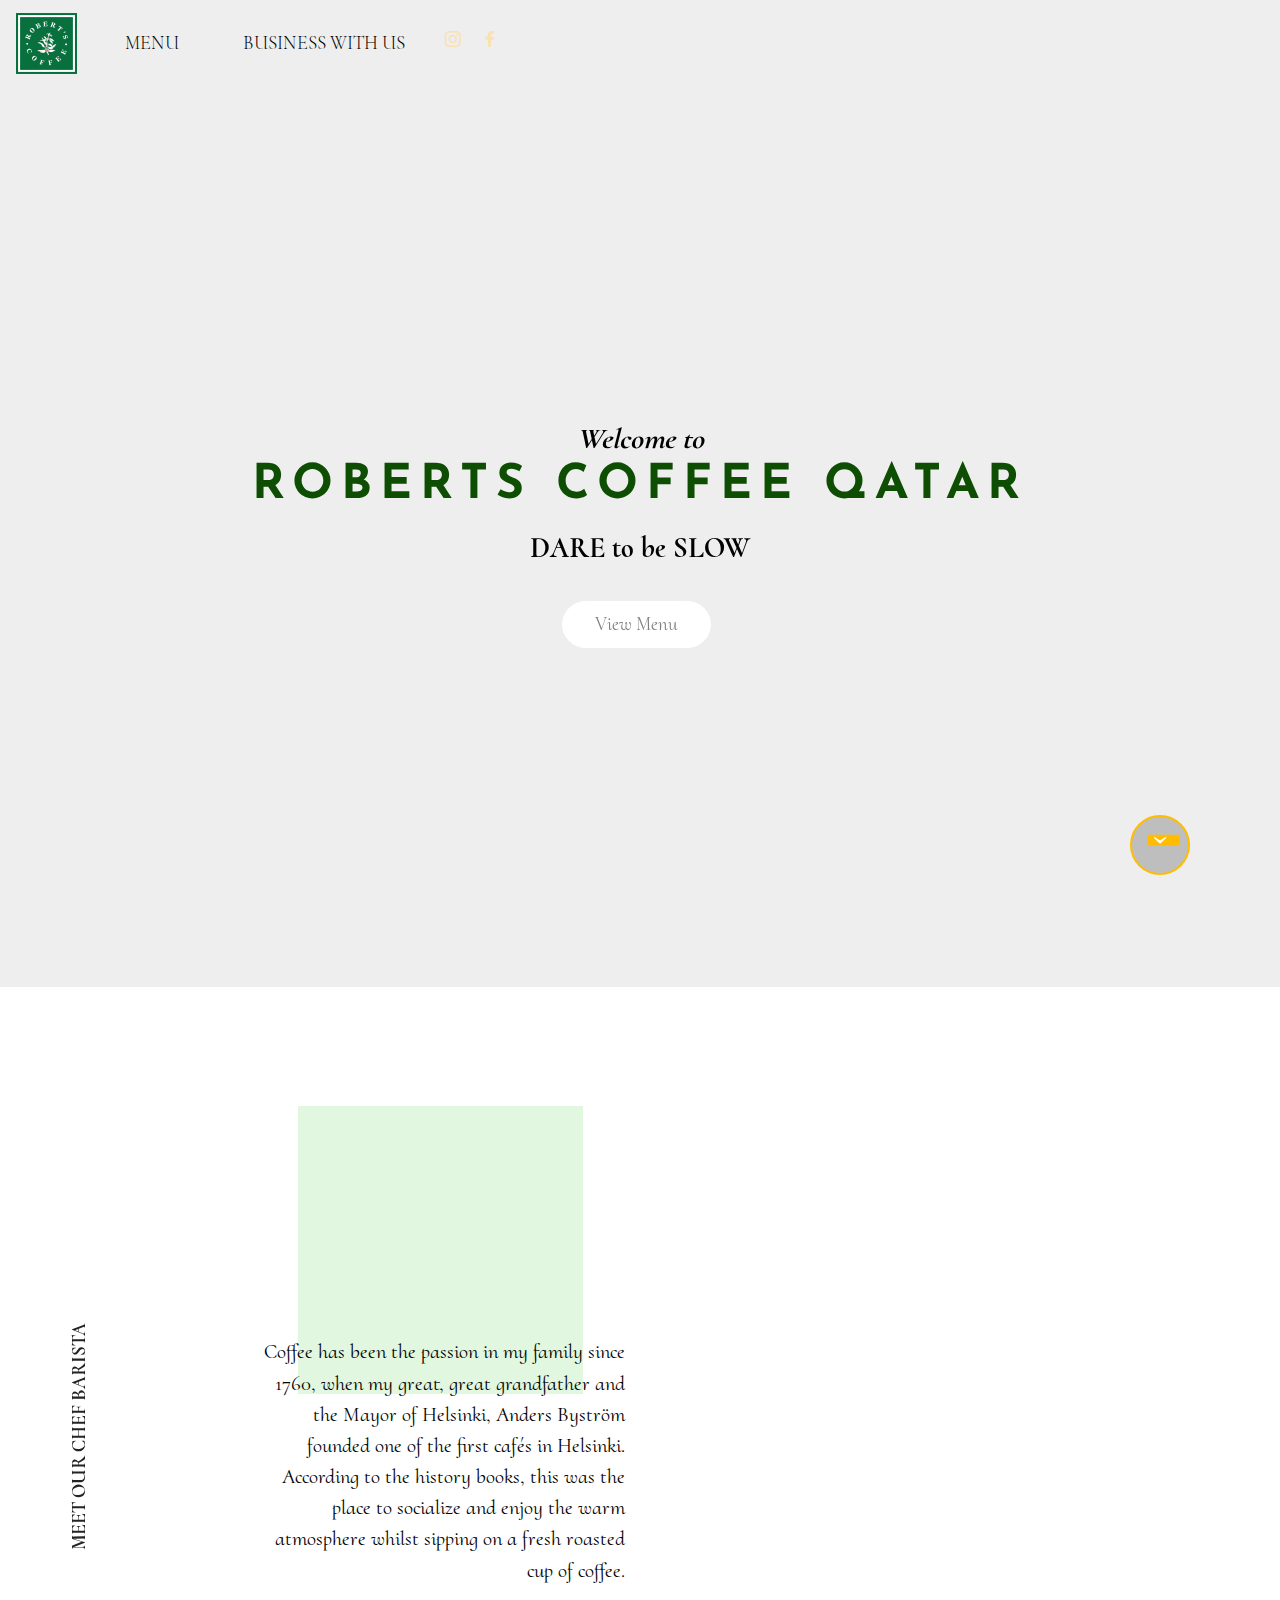
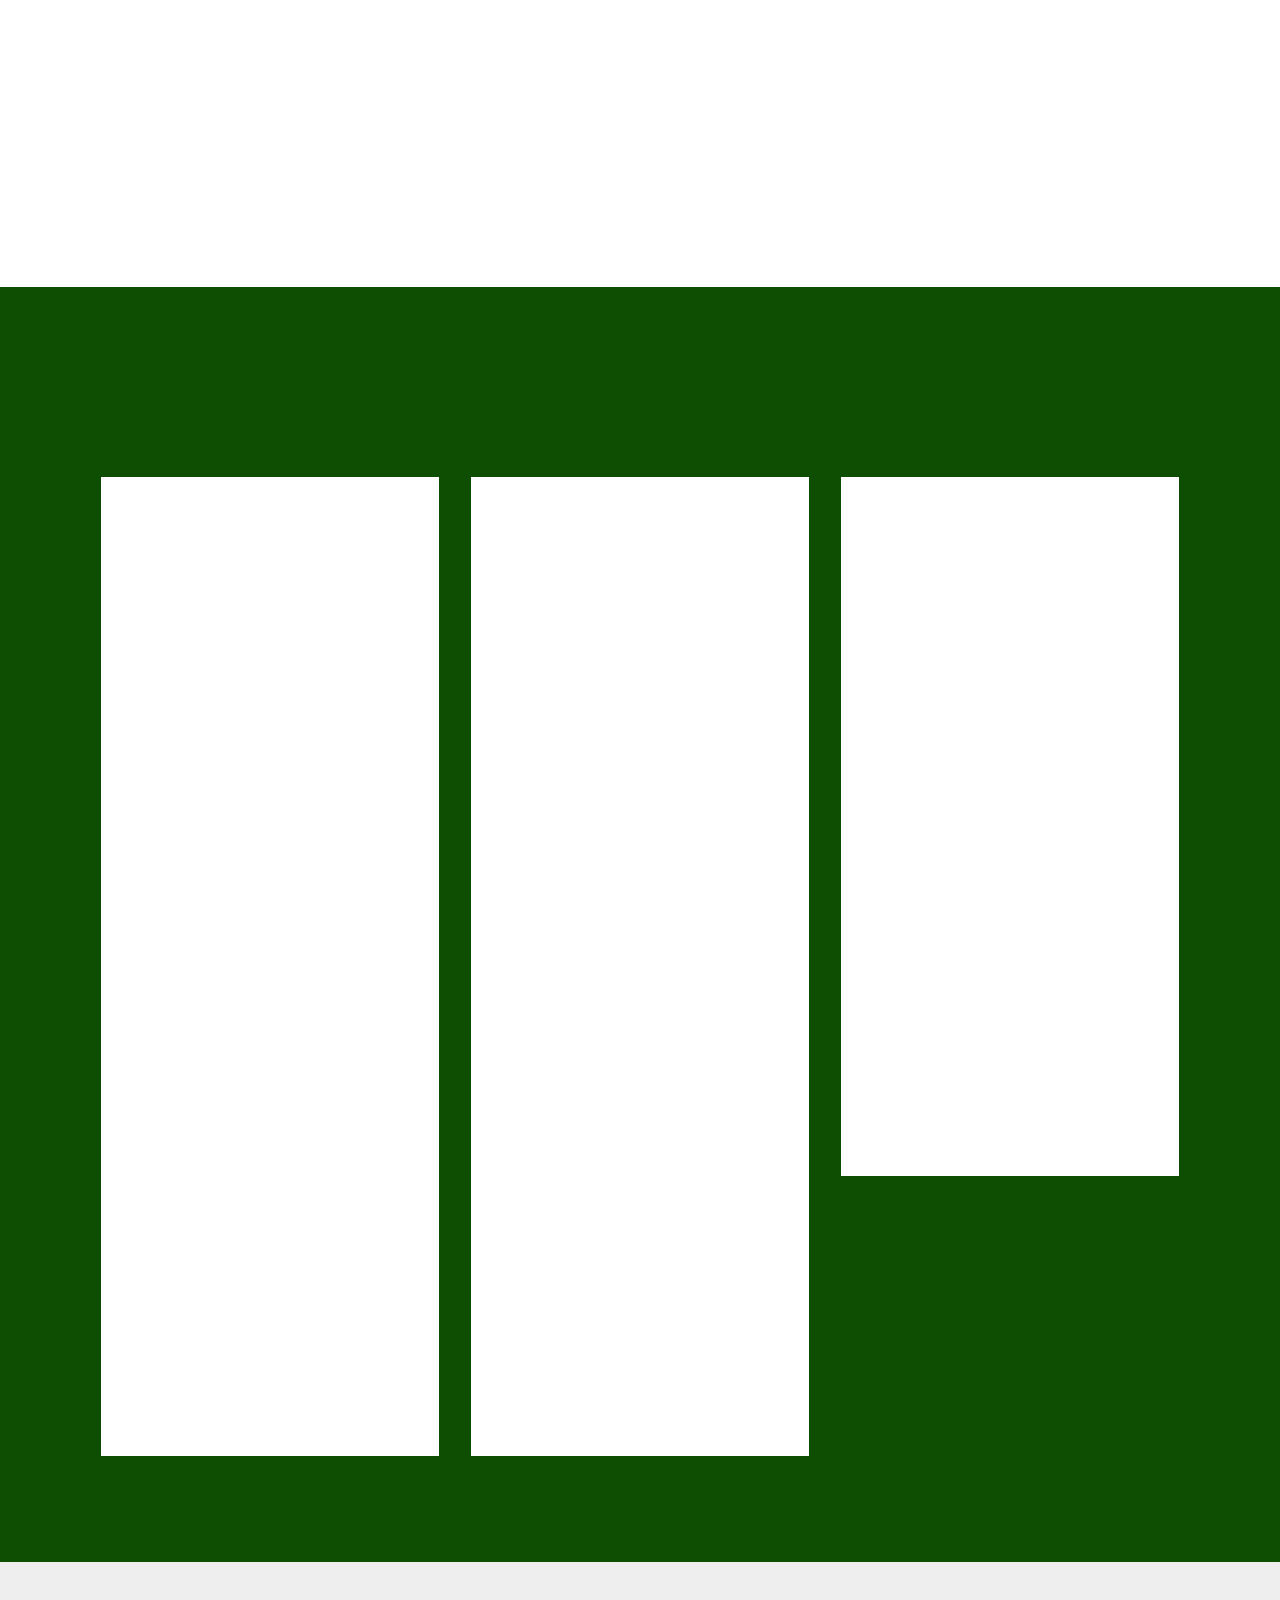
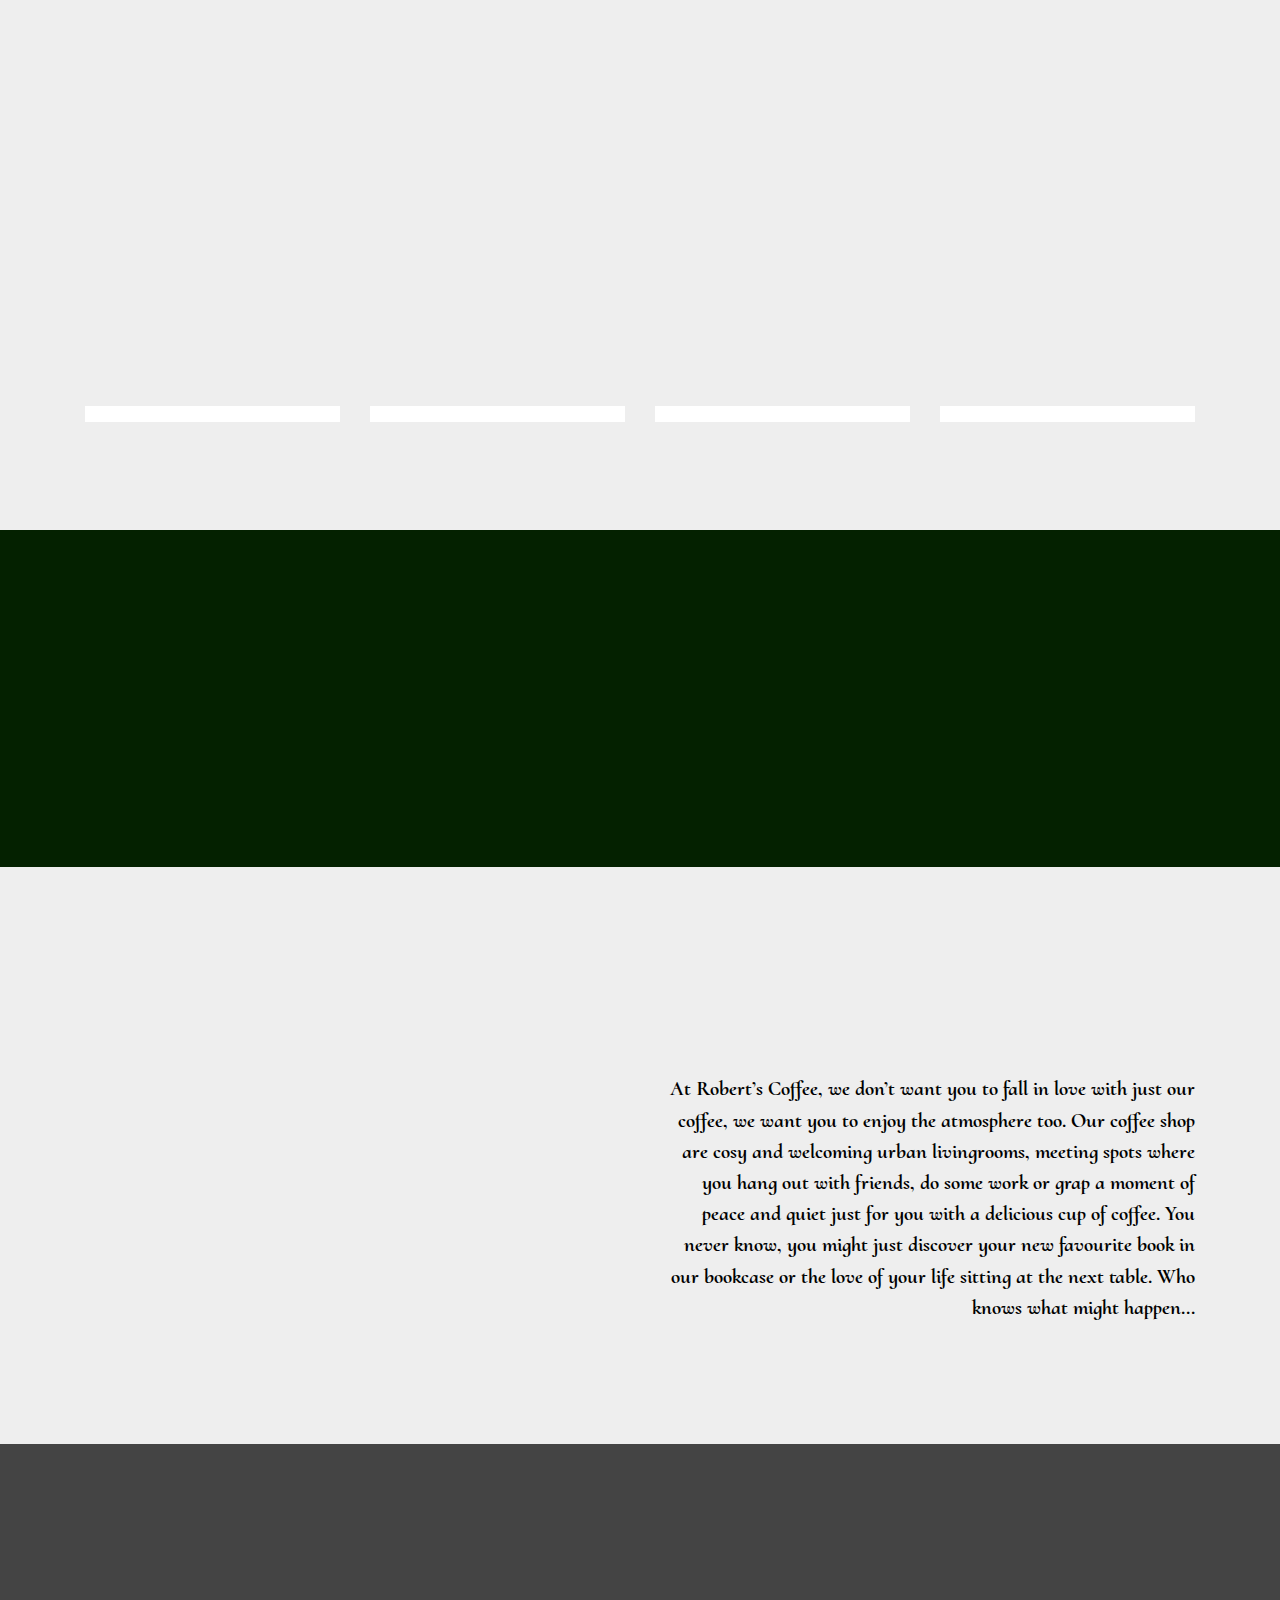
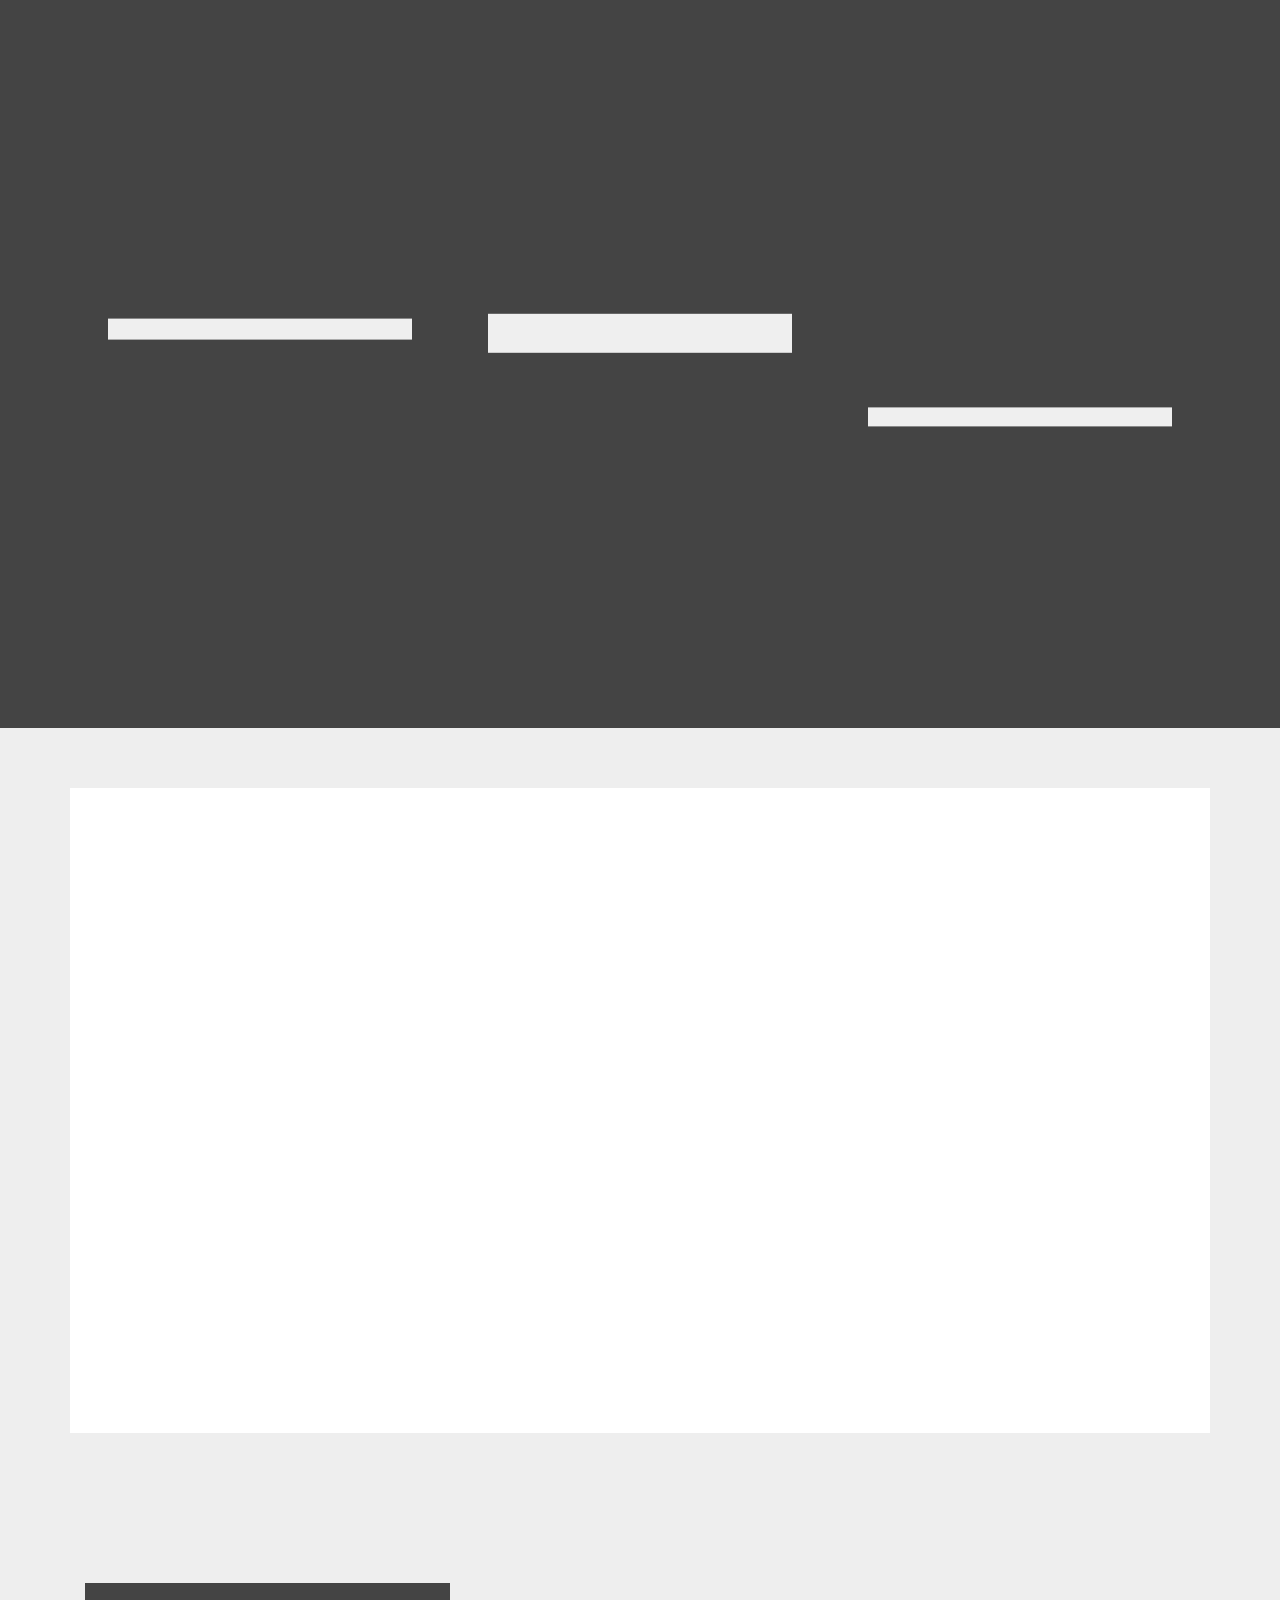
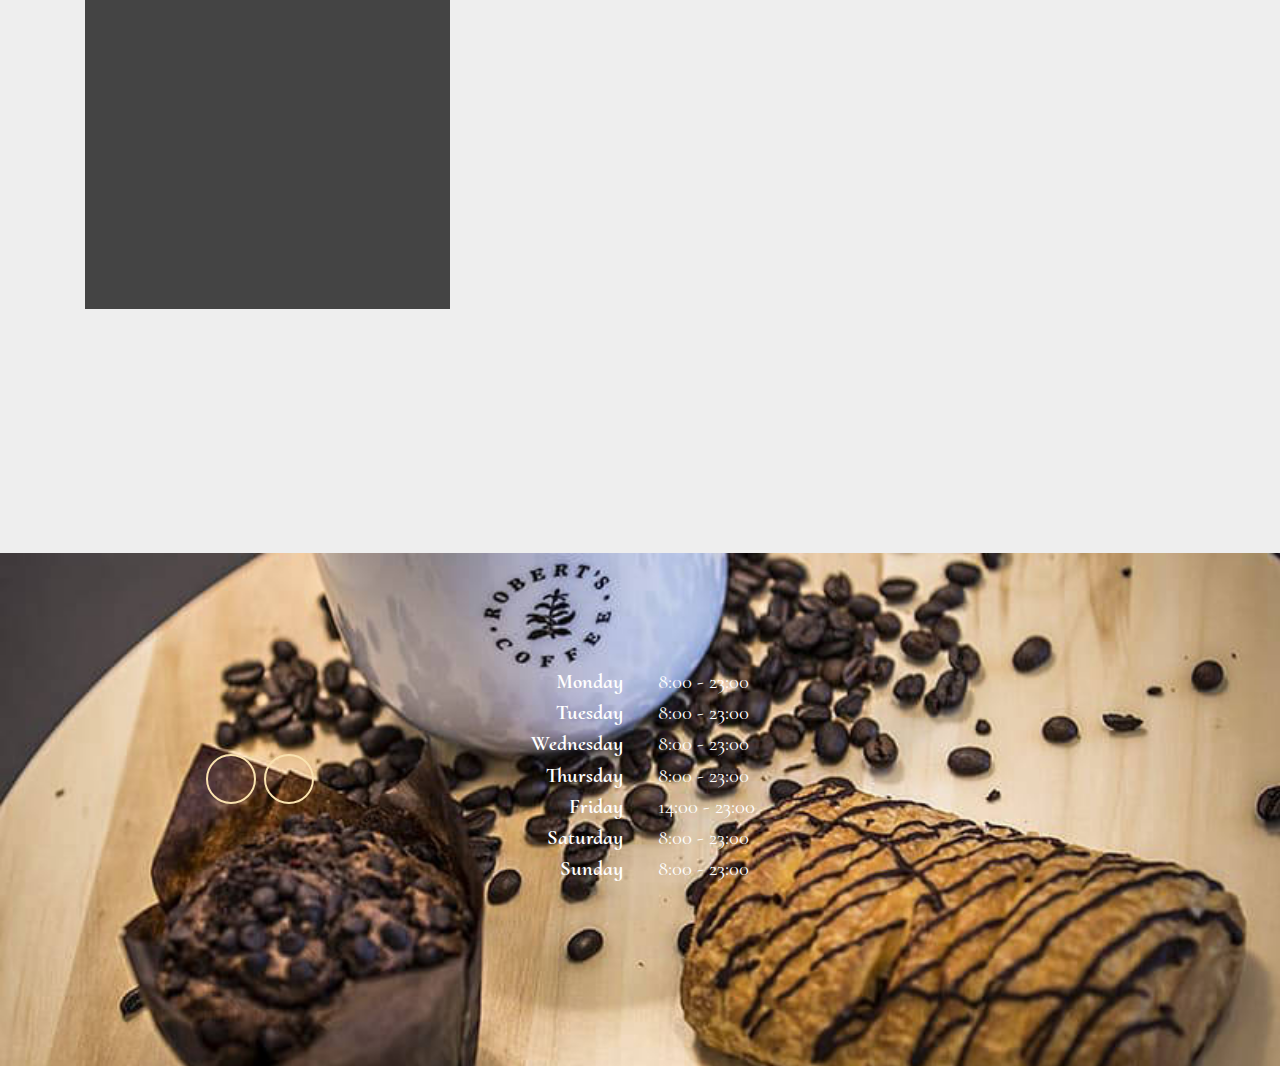
==== commit ae564d32: "Update business.html" ====
--- a/business.html
+++ b/business.html
@@ -42,6 +42,60 @@
 <meta name="apple-mobile-web-app-title" content="undefined">
 <link rel="apple-touch-icon" href="apple-touch-icon.png"></head>
 <body>
+   <section class="menu cid-rBH51QtMos" once="menu" id="menu1-v">
+
+    
+    <!-- google translate -->
+ 
+<!-- google translate -->
+    
+
+    <nav class="navbar navbar-dropdown navbar-fixed-top navbar-expand-lg">
+        <div class="navbar-brand">
+            <span class="navbar-logo">
+                <a href="#">
+                    <img src="assets/images/roberts-coffee-logo-122x122.png" alt="" title="" style="height: 3.8rem;">
+                </a>
+            </span>
+            <span class="navbar-caption-wrap"><a class="navbar-caption text-black display-5" href="#">
+                     
+
+<div id="ytWidget"></div><script src="https://translate.yandex.net/website-widget/v1/widget.js?widgetId=ytWidget&pageLang=en&widgetTheme=dark&autoMode=false" type="text/javascript"></script>
+                
+                </a></span>
+        </div>
+        <button class="navbar-toggler" type="button" data-toggle="collapse" data-target="#navbarSupportedContent" aria-controls="navbarNavAltMarkup" aria-expanded="false" aria-label="Toggle navigation">
+            <div class="hamburger">
+                <span></span>
+                <span></span>
+                <span></span>
+                <span></span>
+            </div>
+        </button>
+      <div class="collapse navbar-collapse" id="navbarSupportedContent">
+            <ul class="navbar-nav nav-dropdown nav-right" data-app-modern-menu="true"><li class="nav-item">
+                    <a class="nav-link link text-black display-4" href="index.html">MENU</a>
+                </li>
+                <li class="nav-item">
+                    <a class="nav-link link text-black display-4" href="business.html">BUSINESS WITH US</a>
+                </li></ul>
+            <div class="icons-menu">
+              <a href="https://www.instagram.com/robertscoffeeqatar/" target="_blank">
+                <span class="p-2 mbr-iconfont socicon-instagram socicon"></span>
+              </a>
+              <a href="https://www.facebook.com/robertscoffeeqatar/" target="_blank">
+                <span class="p-2 mbr-iconfont socicon-facebook socicon"></span>
+              </a>
+              
+              
+              
+              
+            </div>
+            
+      </div>
+    </nav>
+</section>
+  
   <section class="header2 cid-rBASJoTHOQ mbr-fullscreen mbr-parallax-background" id="header2-h">
 
     
@@ -544,4 +598,4 @@
     <input name="animation" type="hidden">
   
 </body>
-</html>+</html>
